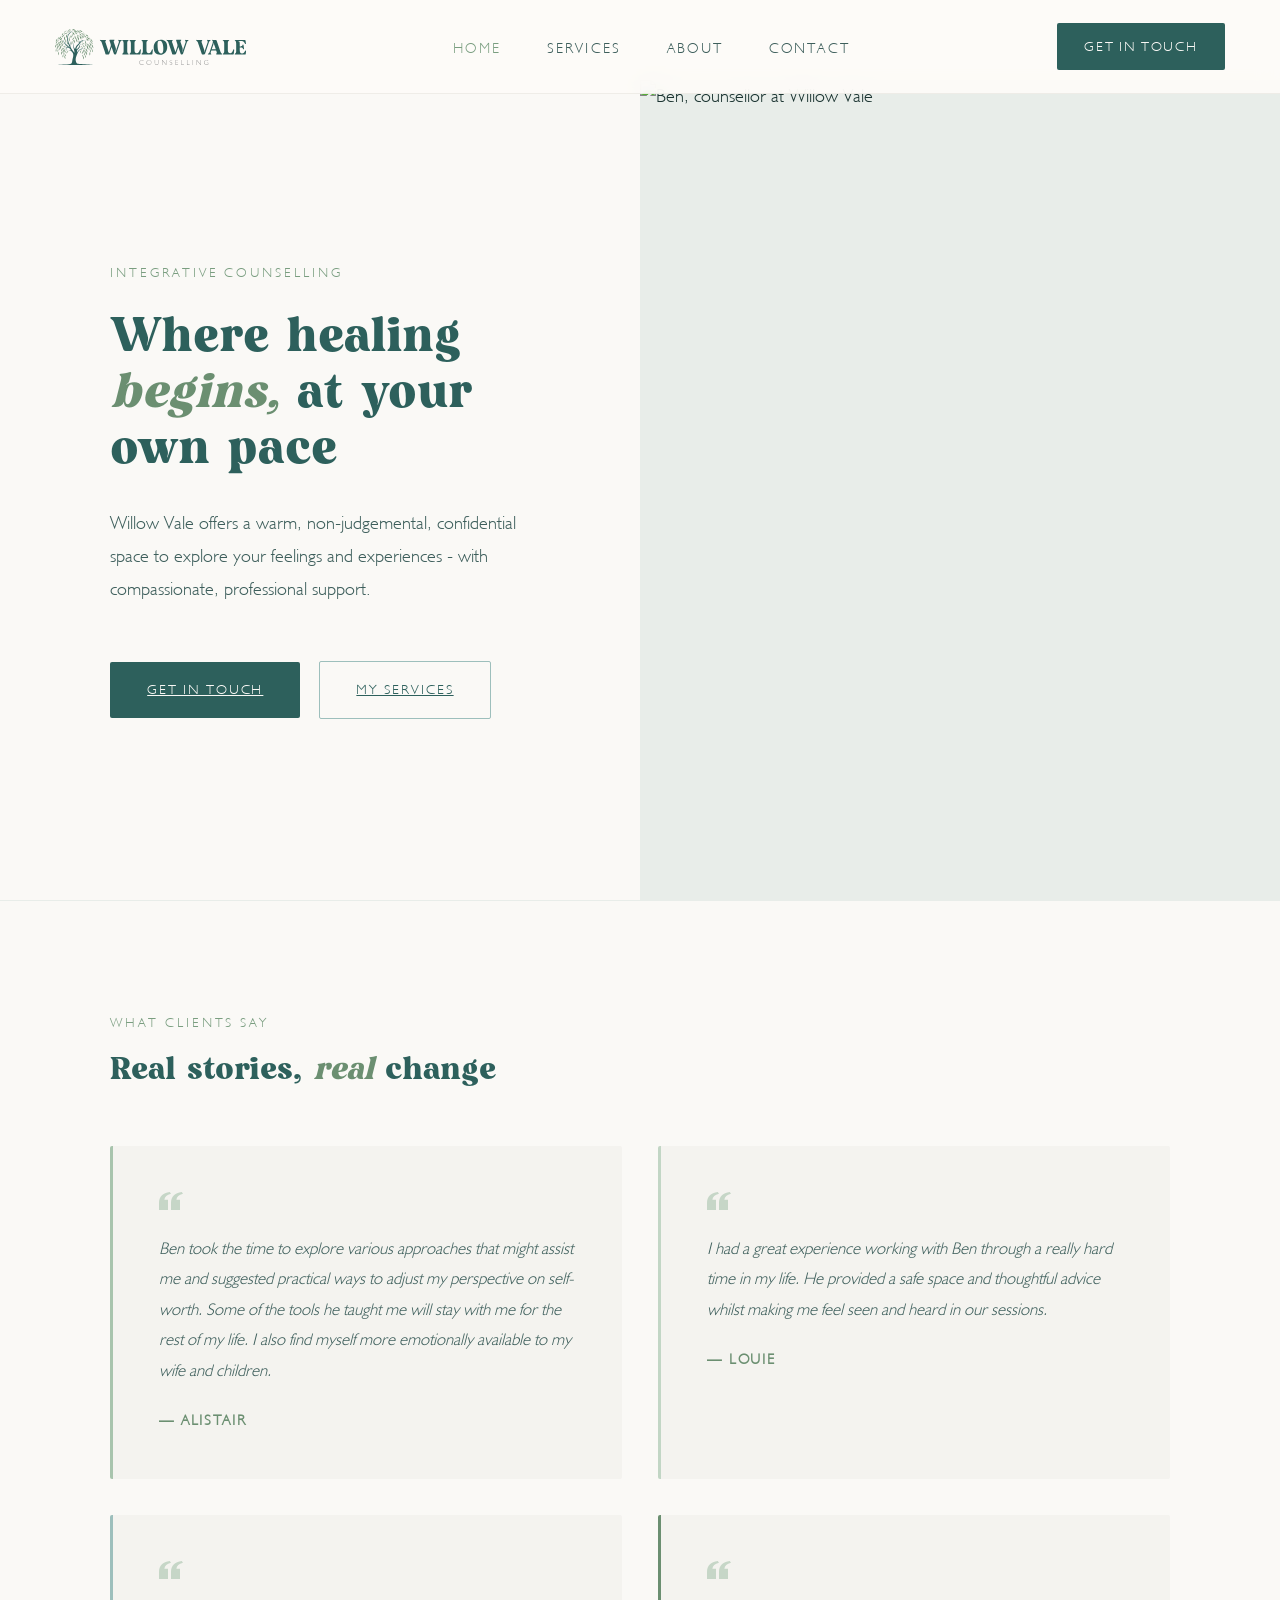
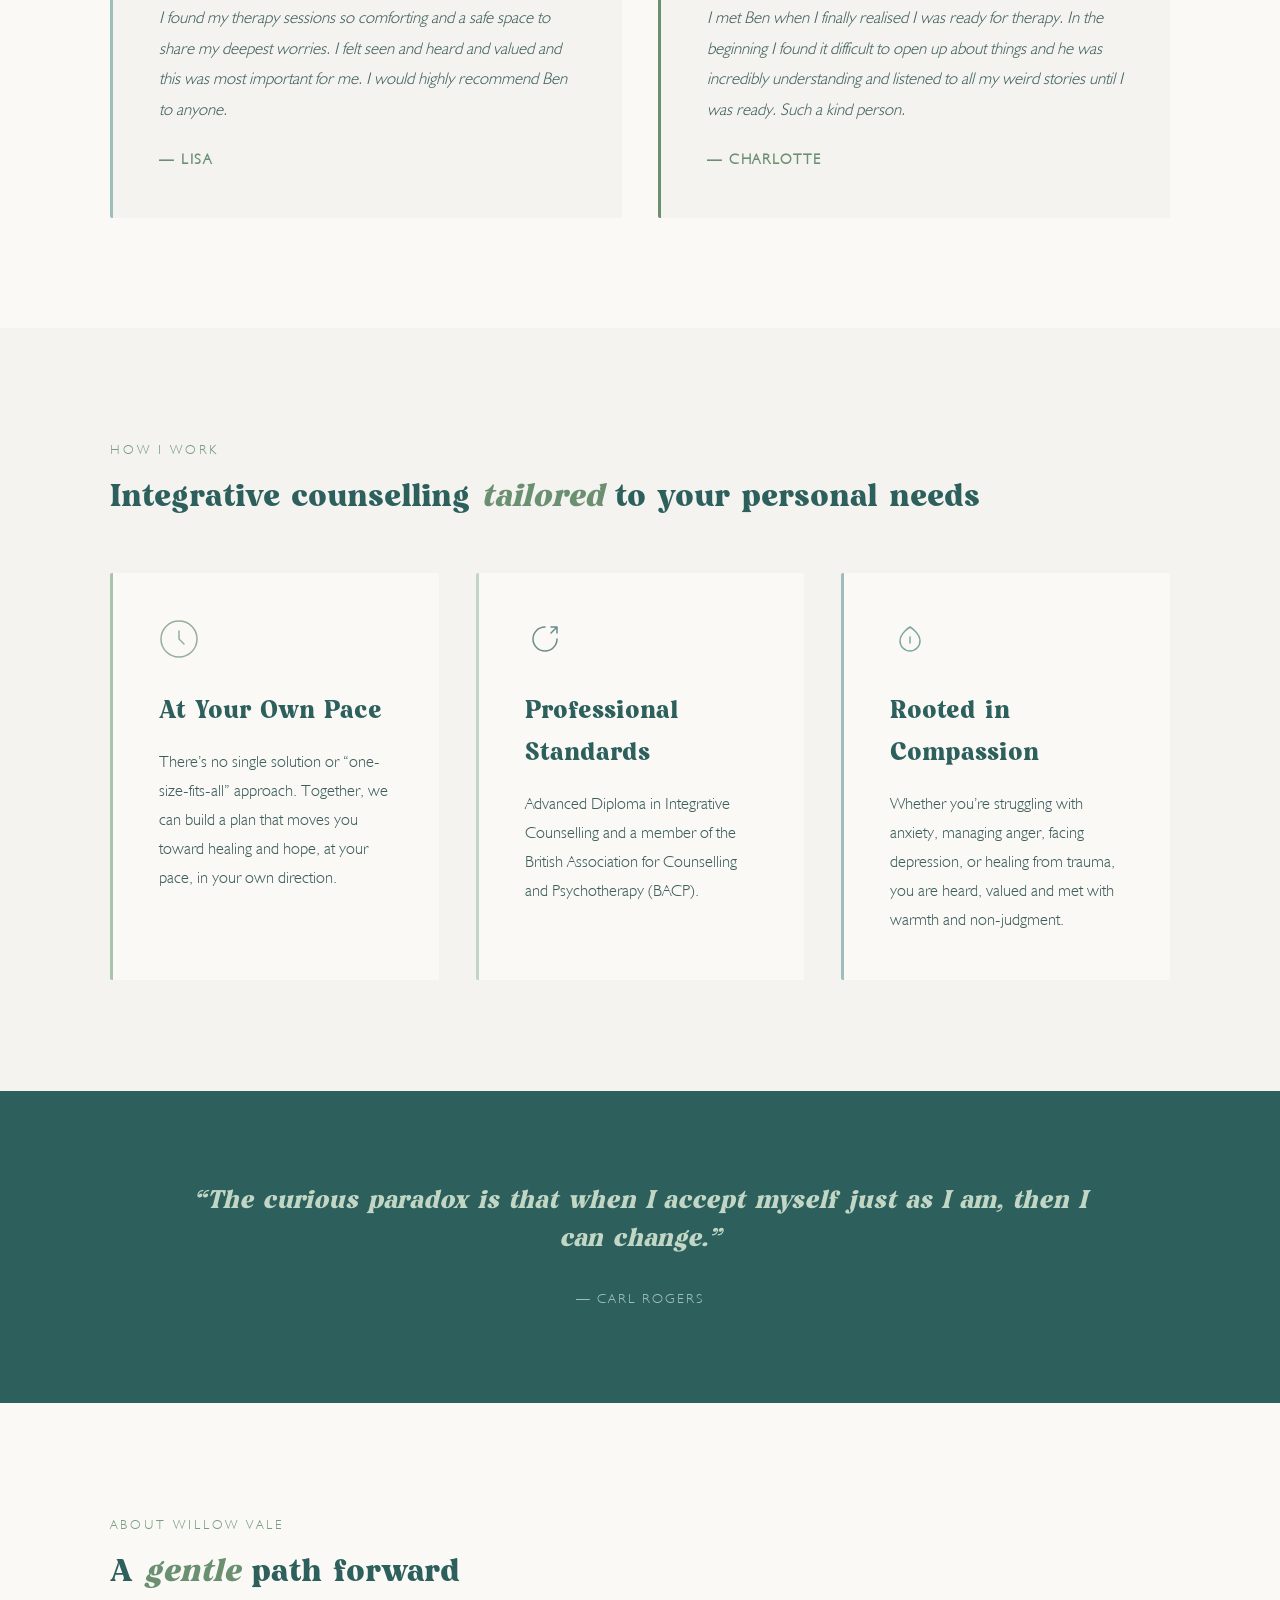
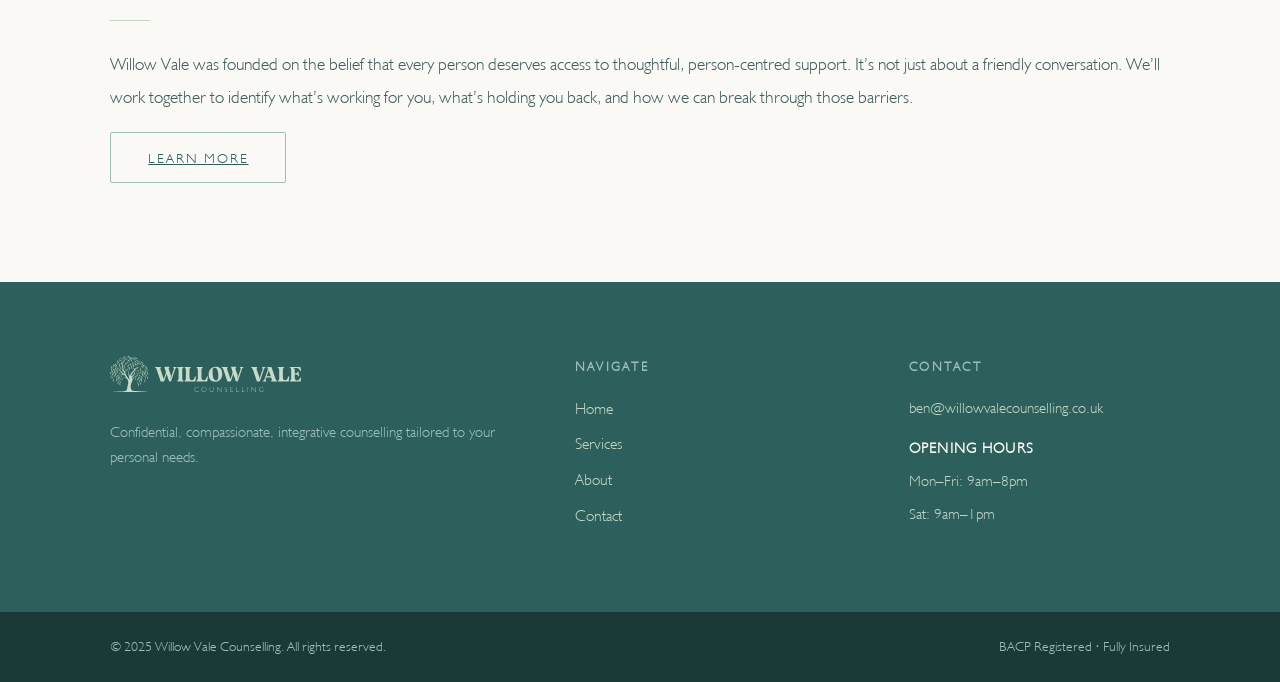
==== index.html @ 720c83ef "Add files via upload" ====
<!DOCTYPE html>
<html lang="en">
<head>
<meta charset="UTF-8">
<meta name="viewport" content="width=device-width, initial-scale=1.0">
<title>Home | Willow Vale Counselling</title>
<link rel="stylesheet" href="style.css">
</head>
<body>
<nav>
  <a class="nav-logo" href="index.html" style="display:flex;align-items:center;">
    <span class="nav-logo-svg"><svg id="Layer_2" xmlns="http://www.w3.org/2000/svg" version="1.1" viewBox="0 0 338.8 63.8">
  <!-- Generator: Adobe Illustrator 30.1.0, SVG Export Plug-In . SVG Version: 2.1.1 Build 136)  -->
  <defs>
    <style>
      .st0 {
        fill: #6b8f71;
      }

      .st1 {
        fill: #959595;
      }

      .st2 {
        fill: #2d605c;
      }
    </style>
  </defs>
  <g>
    <path class="st2" d="M89.3,43.3l-6.7-19.7c-1-2.9-3-2.5-3-3.6s.3-.7.7-.7h9.5c.4,0,.7.3.7.6,0,.9-1.3.9-1.3,2.5s.2,1,.4,1.6l2.9,8.6,2.7,8h.2l2.9-8.6c.8-2.4.9-3.9,0-6.5l-1.8-5.1c-.2-.5,0-1.2.8-1.2h7.4c.4,0,.7.3.7.6,0,.9-1.4.9-1.4,2.5s.1.8.3,1.4l3.1,9c1,2.8.6,4.7-.5,7.9h.4l5.7-16.6c.2-.7.3-1.2.3-1.6,0-1.6-1.2-1.6-1.2-2.5s.3-.6.7-.6h4.9c.4,0,.7.3.7.7,0,1.1-2,.7-3,3.6l-6.7,19.7c-.4,1.2-.8,1.8-2.1,1.8h-.3c-1.2,0-1.7-.6-2.1-1.8l-3.9-11.2-3.9,11.2c-.4,1.2-.8,1.8-2.1,1.8h-3.2c-1.3,0-1.7-.6-2.1-1.8Z"/>
    <path class="st2" d="M119.1,44.4c0-1.2,2.5-.5,2.5-5.5v-13.3c0-5.1-2.5-4.3-2.5-5.5s.3-.7.7-.7h10c.4,0,.7.3.7.7,0,1.2-2.5.5-2.5,5.5v13.3c0,5.1,2.5,4.3,2.5,5.5s-.3.7-.7.7h-10c-.4,0-.7-.3-.7-.7Z"/>
    <path class="st2" d="M132,44.4c0-1.2,2.5-.5,2.5-5.5v-13.3c0-5.1-2.5-4.3-2.5-5.5s.3-.7.7-.7h10c.4,0,.7.3.7.7,0,1.2-2.5.5-2.5,5.5v12.1c0,3.6,1.4,5.4,4.1,5.4h0c2.9,0,4.2-3.5,5.3-6.1.3-.6.6-1,1.1-1s.8.4.8,1l-.7,7c0,.7-.6,1.1-1.2,1.1h-17.6c-.4,0-.7-.3-.7-.7h0Z"/>
    <path class="st2" d="M153.2,44.4c0-1.2,2.5-.5,2.5-5.5v-13.3c0-5.1-2.5-4.3-2.5-5.5s.3-.7.7-.7h10c.4,0,.7.3.7.7,0,1.2-2.5.5-2.5,5.5v12.1c0,3.6,1.4,5.4,4.1,5.4h0c2.9,0,4.2-3.5,5.3-6.1.3-.6.6-1,1.1-1s.8.4.8,1l-.7,7c0,.7-.6,1.1-1.2,1.1h-17.6c-.4,0-.7-.3-.7-.7h0Z"/>
    <path class="st2" d="M174.9,32.7c0-8.5,5.3-13.7,12.5-13.7s11.5,4.2,11.5,12.7-5.3,13.8-12.5,13.8-11.5-4.3-11.5-12.8ZM187.9,43.4c3.1,0,4.1-2.8,4.1-8.5s-1.5-13.9-5.8-13.9-4.4,2.5-4.4,8.3,1.3,14,6.1,14h0Z"/>
    <path class="st2" d="M207.5,43.3l-6.7-19.7c-1-2.9-3-2.5-3-3.6s.3-.7.7-.7h9.5c.4,0,.7.3.7.6,0,.9-1.3.9-1.3,2.5s.1,1,.4,1.6l2.9,8.6,2.7,8h.2l2.9-8.6c.8-2.4.9-3.9,0-6.5l-1.8-5.1c-.1-.5,0-1.2.9-1.2h7.4c.4,0,.7.3.7.6,0,.9-1.4.9-1.4,2.5s.1.8.3,1.4l3.1,9c1,2.8.6,4.7-.5,7.9h.4l5.7-16.6c.2-.7.3-1.2.3-1.6,0-1.6-1.2-1.6-1.2-2.5s.3-.6.7-.6h4.9c.4,0,.7.3.7.7,0,1.1-2,.7-3,3.6l-6.7,19.7c-.4,1.2-.9,1.8-2.1,1.8h-.3c-1.2,0-1.6-.6-2.1-1.8l-3.9-11.2-3.9,11.2c-.4,1.2-.9,1.8-2.1,1.8h-3.2c-1.3,0-1.7-.6-2.1-1.8h0Z"/>
    <path class="st2" d="M259.8,43.3l-6.7-19.6c-1-2.9-3-2.6-3-3.7s.3-.7.7-.7h9.5c.4,0,.7.3.7.6,0,.9-1.2.9-1.2,2.5s0,.8.2,1.4l4.1,12.1c.7,2,.8,3.2.2,5h.4l5.7-16.9c.2-.7.3-1.2.3-1.6,0-1.6-1.2-1.6-1.2-2.5s.3-.6.7-.6h4.9c.4,0,.7.3.7.7,0,1.1-2,.7-3,3.6l-6.7,19.7c-.4,1.2-.9,1.8-2.1,1.8h-2.1c-1.3,0-1.7-.6-2.1-1.8h0Z"/>
    <path class="st2" d="M271,44.4c0-1.1,1.8-.8,3-3.7l5.3-15.5c1.6-4.8-.9-4-.9-5.2s.4-.7.9-.7h5.3c1.3,0,1.7.6,2.1,1.8l6.7,19.6c1.2,2.9,3,2.7,3,3.7s-.3.7-.7.7h-9.5c-.4,0-.7-.3-.7-.6,0-.9,1.2-.9,1.2-2.5s0-.9-.3-1.5l-.9-2.4h-8.5l-.8,2.4c-.2.6-.3,1.1-.3,1.5,0,1.7,1.2,1.7,1.2,2.5s-.3.6-.7.6h-4.9c-.4,0-.7-.3-.7-.7h0ZM285,36l-3.9-11.3h-.4c.1.4.2.9.2,1.3,0,1-.3,2-.8,3.4l-2.3,6.7h7.1Z"/>
    <path class="st2" d="M297.4,44.4c0-1.2,2.5-.5,2.5-5.5v-13.3c0-5.1-2.5-4.3-2.5-5.5s.3-.7.7-.7h10c.4,0,.7.3.7.7,0,1.2-2.5.5-2.5,5.5v12.1c0,3.6,1.4,5.4,4.1,5.4h0c2.9,0,4.2-3.5,5.3-6.1.3-.6.5-1,1.1-1s.8.4.8,1l-.7,7c0,.7-.5,1.1-1.2,1.1h-17.6c-.4,0-.7-.3-.7-.7h0Z"/>
    <path class="st2" d="M318.6,44.4c0-1.2,2.5-.5,2.5-5.5v-13.3c0-5.1-2.5-4.3-2.5-5.5s.3-.7.7-.7h17.2c.7,0,1.1.4,1.2,1.1l.7,5.2c0,.6-.2,1-.8,1s-.7-.3-1.1-1c-1.3-2.5-2.4-4.3-5.3-4.3h-6.6v.4c2.5,0,2.8.7,2.8,4.9v4.1h2.1c1.6,0,2.2-.9,2.5-1.7.4-1,.5-1.6,1.2-1.6s.8.4.9,1l.9,6.3c0,.6-.1,1-.7,1s-.9-.3-1.2-1c-.8-1.4-1.8-1.9-3.6-1.9h-2.1v3.8c0,3.9.7,6.5,4.1,6.5h0c2.9,0,3.9-1.8,5.3-4.3.3-.6.5-.9,1.1-.9s.8.4.8,1l-.7,5.2c0,.7-.5,1.1-1.2,1.1h-17.6c-.4,0-.7-.3-.7-.7h0Z"/>
  </g>
  <g>
    <path class="st1" d="M157,63c-.5.2-1,.4-1.5.6-.5.1-1,.2-1.5.2s-.9,0-1.4-.2-.9-.3-1.2-.6c-.6-.4-1.1-.9-1.4-1.6-.2-.3-.3-.7-.4-1s-.1-.7-.1-1.1c0-.6.1-1.1.3-1.7s.5-1,1-1.4c.4-.4.9-.8,1.5-1,.6-.2,1.1-.3,1.8-.3s.9,0,1.4.2,1,.3,1.5.6v.7c-.6-.3-1.1-.5-1.6-.7-.5-.2-.9-.2-1.4-.2s-.8,0-1.1.2c-.4.1-.7.3-1,.5-.5.3-.9.8-1.2,1.3-.3.5-.4,1.2-.4,1.8s0,1,.3,1.4.4.9.8,1.2.8.6,1.2.8c.5.2,1,.3,1.5.3s.9,0,1.4-.2c.5-.1,1-.4,1.6-.7v.7h0Z"/>
    <path class="st1" d="M162.1,59.3c0-.6.1-1.1.3-1.7s.6-1,1-1.4c.4-.4.9-.7,1.4-1,.5-.2,1.1-.3,1.7-.3s1.2.1,1.7.3c.5.2,1,.5,1.4,1,.4.4.7.9,1,1.4s.3,1.1.3,1.7,0,.9-.2,1.3c-.1.4-.3.8-.6,1.2-.4.6-.9,1.1-1.6,1.4-.6.3-1.3.5-2.1.5s-1.2-.1-1.7-.3c-.5-.2-1-.5-1.4-1-.4-.4-.7-.9-1-1.4-.2-.5-.3-1.1-.3-1.7h0ZM162.9,59.4c0,.5,0,1,.3,1.4s.4.9.8,1.2c.3.3.7.6,1.2.8.5.2.9.3,1.4.3s1,0,1.4-.3.9-.5,1.2-.8c.4-.3.6-.8.8-1.2s.3-1,.3-1.5,0-1-.3-1.4c-.2-.5-.4-.8-.8-1.2s-.8-.6-1.2-.8c-.4-.2-.9-.3-1.4-.3s-.9,0-1.4.3c-.5.2-.9.5-1.2.8s-.6.8-.8,1.2c-.2.5-.3.9-.3,1.4h0Z"/>
    <path class="st1" d="M177.3,60.1c0,.9.2,1.6.8,2.2s1.2.8,2,.8,1.5-.3,2-.8.8-1.2.8-2.2v-5h.7v4.9c0,1.1-.3,2-.9,2.7-.6.7-1.5,1-2.6,1s-1.9-.3-2.5-1c-.6-.7-.9-1.6-.9-2.7v-4.9h.7v5h0Z"/>
    <path class="st1" d="M189.8,63.6v-8.5h.7l6.2,7.4v-7.4h.7v8.5h-.6l-6.3-7.5v7.5h-.7Z"/>
    <path class="st1" d="M207.5,56.3c-.4-.2-.7-.4-1-.5-.2,0-.3,0-.5-.1-.1,0-.3,0-.5,0-.5,0-.9.2-1.2.5s-.5.7-.5,1.1.1.7.3.9c.2.2.7.5,1.4.8h.2c.8.4,1.3.7,1.6,1,.2.2.3.4.4.7s.1.5.1.8c0,.7-.2,1.2-.7,1.7s-1.1.7-1.8.7-.7,0-1.1-.2c-.4-.1-.7-.3-1.1-.6v-.8c.4.3.8.5,1.1.7.4.2.7.2,1,.2.6,0,1-.2,1.3-.5.3-.3.5-.7.5-1.2s-.1-.7-.3-.9-.7-.5-1.5-.9c-.8-.3-1.3-.7-1.6-1s-.4-.8-.4-1.3.2-1.2.7-1.6c.4-.4,1.1-.6,1.8-.6s.7,0,1,.1.6.2.9.4v.8h0Z"/>
    <path class="st1" d="M213.4,63.6v-8.5h4.6v.5h-3.9v3.4h3.8v.5h-3.8v3.5h4v.6h-4.7,0Z"/>
    <path class="st1" d="M223.8,63.6v-8.5h.7v7.9h4v.6h-4.7Z"/>
    <path class="st1" d="M233.9,63.6v-8.5h.7v7.9h4v.6h-4.7Z"/>
    <path class="st1" d="M243.9,63.6v-8.5h.7v8.5h-.7Z"/>
    <path class="st1" d="M250.9,63.6v-8.5h.7l6.2,7.4v-7.4h.7v8.5h-.6l-6.3-7.5v7.5h-.7,0Z"/>
    <path class="st1" d="M271.7,63c-.5.3-1,.5-1.5.6-.5.1-1,.2-1.5.2s-1,0-1.4-.2-.9-.3-1.2-.6c-.6-.4-1.1-.9-1.5-1.6-.2-.3-.3-.7-.4-1s-.1-.7-.1-1.1c0-.6.1-1.1.3-1.7s.5-1,1-1.4c.4-.4.9-.8,1.5-1,.5-.2,1.1-.3,1.8-.3s1,0,1.4.2,1,.3,1.5.6v.7c-.6-.3-1.1-.5-1.6-.7-.5-.2-1-.2-1.4-.2s-.8,0-1.1.2c-.4.1-.7.3-1,.5-.5.3-.9.8-1.2,1.3s-.4,1.2-.4,1.8,0,1,.3,1.4.5.9.8,1.2.8.6,1.2.8c.5.2,1,.3,1.5.3s.7,0,1.1-.1.8-.2,1.2-.4v-2.3h-1.8v-.6h2.5v3.3h0Z"/>
  </g>
  <g>
    <g>
      <path class="st0" d="M34.2,1.1c.8-.7,1.3-1,1.3-1-4.2-.7-5.7,2.4-5.7,2.4,0,0,.5-.2,1.5-.3,1,0,2.1-.4,2.9-1.1Z"/>
      <path class="st0" d="M12.1,15.3s.4-.4,1.8-1.5c1.4-1.1,2.1-3.2,4-4.1,0,0-4.9.5-5.8,5.6Z"/>
      <path class="st0" d="M8.6,17.3c1.4-1.4,1.9-3.7,3.2-4.6,0,0-4.7,1.1-4.7,6.5,0,0,0-.4,1.5-1.9Z"/>
      <path class="st0" d="M11.9,17.6c.4-.9.4-1.3.6-1.9,0,0-3.3,1.2-4.2,4.8,0,0,.6-.3,1.7-.8,1.1-.5,1.5-1.2,1.9-2.1h0Z"/>
      <path class="st0" d="M9.8,21.6c-1.5,1.3-2.4,2.6-2.8,4.7,0,0,.9-.9,2.6-2.1,1.8-1.3,1.7-3.1,3.1-5.1,0,0-1.6,1.3-3,2.6Z"/>
      <path class="st0" d="M5.4,22.3c.7-1,.5-2.3.7-3.5,0,0-2,1-1.5,4.8,0,0,0-.4.8-1.3Z"/>
      <path class="st0" d="M4.2,17s-.6.6-1.5,1.6c-.9,1-1.2,2.3-1.3,3.5,0,0,.3-.2,1.2-.9s1.4-2.3,1.6-4.3h0Z"/>
      <path class="st0" d="M6,17.4c.7-.8.9-2.2,1.7-3.4,0,0-3,1.2-2.8,4.7,0,0,.3-.5,1.1-1.3Z"/>
      <path class="st0" d="M1.5,26.3s.8-.9,1.4-1.5.3-2.4.7-3.4c0,0-1,1-1.6,2s-.5,2.9-.5,2.9h0Z"/>
      <path class="st0" d="M3.5,25.8s-1.3,1.1-2.3,2.7S0,32.2,0,33.7c0,0,.7-.9,1.7-2.5,1-1.5,1-3.6,1.7-5.4h0Z"/>
      <path class="st0" d="M5,25.1c-.7,1.1-1.2,2.8-1.2,4.8,0,0,.6-.5,1.6-2s1.3-3,1.5-5.2c0,0-1.2,1.3-1.9,2.5Z"/>
      <path class="st0" d="M14.4,23c0-1.2-.6-2.4-.5-3.6,0,0-1,1.3-.8,3.6s.4,2.6.2,3.2c0,0,1.2-2.1,1.2-3.3Z"/>
      <path class="st0" d="M10.7,25.3c-.6,1.1-.7,1.8-.9,3.5,0,0,.7-.6,1.6-1.8.8-1.3.1-2.4.4-3.7,0,0-.5.8-1,2Z"/>
      <path class="st0" d="M8,30c.5-1.2.9-3.5,1.4-4.5,0,0-2.4,1.2-3.1,4.3-.7,3.2-.6,3.8-.6,3.8,0,0,1.9-2.5,2.4-3.7h0Z"/>
      <path class="st0" d="M9.1,32.3c-.2,2.2,0,3.3,0,3.3,0,0,.8-1.2,1.5-2.5.7-1.2.7-3.5,1-5.1,0,0-2.3,2.1-2.5,4.3h0Z"/>
      <path class="st0" d="M7.1,35.3c0,1.8.2,2.5.2,2.5,0,0,.7-1.5.8-2.5s0-2,.2-2.6c0,0-1.3.8-1.2,2.6Z"/>
      <path class="st0" d="M3.6,31.9c-.7,1.3-.6,3.1-.2,4.7,0,0,.3-1.1,1-2.2.6-1.2.5-4.2.9-5.1,0,0-1.1,1.4-1.8,2.7Z"/>
      <path class="st0" d="M2.2,34.5s-.4.9-.8,2.4c-.4,1.5,0,2.6.2,3.6,0,0,.8-1.4.9-2.4,0-1-.5-2.6-.4-3.6Z"/>
      <path class="st0" d="M5.8,35.2s-.5,1-1,2.1-.2,2.2,0,3.5c0,0,.4-1,.8-1.9s0-3.1.2-3.7Z"/>
      <path class="st0" d="M6.4,40s-1.2,2.2-.8,4.1c.4,1.9.9,2.3.9,2.3,0,0,0-1.1.3-2.3s-.6-3.2-.5-4.1h0Z"/>
      <path class="st0" d="M12.4,31.2s0-.4.8-1.4,1-1.5,1.4-2.6c.4-1.1.2-.9.8-1.4,0,0-3.5.7-2.9,5.4h0Z"/>
      <path class="st0" d="M17.9,32.9s0-.2.9-.5c.9-.3,1.5-1.1,1.7-1.2,0,0-2.4-.2-2.6,1.7Z"/>
      <path class="st0" d="M14.4,36.2c.2-.6,1.4-1,2-2.3.6-1.4.9-1.7.9-1.7-2.9.9-2.9,4-2.9,4h0Z"/>
      <path class="st0" d="M12.1,38.5c.9-.9,1.6-3.2,2.1-5.2,0,0-1.8,1.2-2.5,2.6s-.6,3-.9,3.9c0,0,.3-.5,1.2-1.3h0Z"/>
      <path class="st0" d="M16.7,30.1c-1.4.5-2.3,1.7-2.3,1.7,0,0,.7-.2,2-.2,1.3,0,1.9-1.3,3.1-1.7,0,0-1.4-.2-2.7.2h0Z"/>
      <path class="st0" d="M16.1,36s-3.5,2.4-2.4,7.1c0,0,.1-.5.8-1.6.7-1.1.7-1.7,1-3.3s.6-2.2.6-2.2h0Z"/>
      <path class="st0" d="M11.4,45.8s.4-.9.8-1.9c.4-1,.4-1.7.4-2.8s0-1.8,0-1.8c0,0-1.2,1.4-1.5,2.8-.3,1.4.1,3,.3,3.8Z"/>
      <path class="st0" d="M17.3,41.6s0-.5.3-2.2c.3-1.6-.2-3.1.4-4.2,0,0-3.1,2.8-.6,6.4h0Z"/>
      <path class="st0" d="M20.3,42c0-1.2-1.5-2.7-1.7-4.1,0,0-.4,2,.1,3.4s1.8,2.2,1.8,2.2c0,0,0-.3-.2-1.4Z"/>
      <path class="st0" d="M16.6,44.9c.4-1-.6-3.3-.7-4.2,0,0-.2.6-.6,2-.4,1.4.4,3,.6,4.1,0,0,.2-.9.7-1.9Z"/>
      <path class="st0" d="M13.7,50.6s.2-.6.8-1.4.1-3.1.2-4c0,0-2.2,2.3-1,5.4h0Z"/>
      <path class="st0" d="M17.1,46.7s-1.8,3.2,1.3,6.4c0,0-.1-.7,0-1.7s-1.2-3.3-1.3-4.6Z"/>
      <path class="st0" d="M19.6,48.3s0-.7-.1-1.4-1.3-1.9-1.5-2.4c0,0,0,.9,0,1.8,0,1,1.1,1.5,1.5,2.1Z"/>
      <path class="st0" d="M23.8,37.7s-2.9,1.1-1.4,5c0,0,.2-.5.6-1.3.4-.8,0-2.9.7-3.7Z"/>
      <path class="st0" d="M20.7,34.5s-.5,1,.6,2.5c0,0,0-.2.2-.9.2-.7-.2-1.1-.8-1.6h0Z"/>
      <path class="st0" d="M19.2,17.5s-.1.3-.5,2-.5,3.6.7,5.3c0,0,0-1.2.4-2.4s-.5-3.3-.6-5Z"/>
      <path class="st0" d="M16.1,17.6c.5,1.8.7,2,.9,2.5,0,0,.7-2.3.7-3.9s-.4-2.4-.5-2.9c0,0-1.7,2.4-1.1,4.2Z"/>
      <path class="st0" d="M19.5,13.1c-.3,2.4,0,3.3,0,3.3,0,0,.4-.9,1.2-2.1.8-1.2.8-4.3,1.5-5.4,0,0-2.5,1.9-2.8,4.3Z"/>
      <path class="st0" d="M54,14.5c1.5.9,2,1.3,2,1.3-1.5-4.9-6.4-4.8-6.4-4.8,2,.6,2.9,2.7,4.5,3.5h0Z"/>
      <path class="st0" d="M60.9,20.1c0-5.4-4.7-6.5-4.7-6.5,1.2.9,1.8,3.2,3.2,4.6s1.5,1.9,1.5,1.9Z"/>
      <path class="st0" d="M55.4,16.6c.3.5.3,1,.6,1.9s.8,1.6,1.9,2.1,1.7.8,1.7.8c-.9-3.6-4.2-4.8-4.2-4.8h0Z"/>
      <path class="st0" d="M61.8,19.7c.2,1.2,0,2.5.7,3.5s.8,1.3.8,1.3c.5-3.7-1.5-4.8-1.5-4.8Z"/>
      <path class="st0" d="M65.3,22.1c.9.7,1.2.9,1.2.9,0-1.2-.4-2.5-1.3-3.5s-1.5-1.6-1.5-1.6c.2,2,.8,3.6,1.6,4.3h0Z"/>
      <path class="st0" d="M63,19.6c.2-3.5-2.8-4.7-2.8-4.7.9,1.2,1,2.6,1.7,3.4s1.1,1.3,1.1,1.3Z"/>
      <path class="st0" d="M65.1,25.7c.7.6,1.4,1.5,1.4,1.5,0,0,0-1.9-.5-2.9-.6-1-1.6-2-1.6-2,.3.9,0,2.7.7,3.4h0Z"/>
      <path class="st0" d="M66.8,29.4c-1.1-1.6-2.3-2.7-2.3-2.7.7,1.8.7,3.8,1.7,5.4,1.1,1.5,1.7,2.5,1.7,2.5,0-1.5,0-3.5-1.1-5.1Z"/>
      <path class="st0" d="M64.2,30.8c0-2-.5-3.7-1.2-4.8-.7-1.1-1.9-2.5-1.9-2.5.2,2.2.5,3.7,1.5,5.2s1.6,2,1.6,2Z"/>
      <path class="st0" d="M54.1,20.2c0,1.2-.5,2.4-.5,3.6,0,1.2,1.2,3.3,1.2,3.3-.2-.7,0-1,.2-3.2.2-2.3-.8-3.6-.8-3.6Z"/>
      <path class="st0" d="M56.6,27.9c.8,1.3,1.5,1.8,1.5,1.8-.2-1.8-.3-2.4-.9-3.5-.5-1.1-1-2-1-2,.3,1.3-.4,2.4.4,3.7Z"/>
      <path class="st0" d="M62.3,34.5s0-.7-.6-3.8c-.7-3.1-3.1-4.3-3.1-4.3.4,1,.8,3.3,1.4,4.5.5,1.2,2.4,3.7,2.4,3.7h0Z"/>
      <path class="st0" d="M56.3,28.9c.3,1.6.3,3.9,1,5.1s1.5,2.5,1.5,2.5c0,0,.2-1.1,0-3.3-.2-2.2-2.5-4.3-2.5-4.3h0Z"/>
      <path class="st0" d="M59.7,33.5c.2.6,0,1.6.2,2.6s.8,2.5.8,2.5c0,0,0-.7.2-2.5,0-1.8-1.2-2.6-1.2-2.6Z"/>
      <path class="st0" d="M62.6,30.1c.5,1,.3,4,1,5.1s1,2.2,1,2.2c.4-1.6.6-3.4-.2-4.7-.7-1.3-1.8-2.7-1.8-2.7Z"/>
      <path class="st0" d="M65.8,35.4c.2,1-.4,2.6-.3,3.6,0,1,.9,2.4.9,2.4.2-.9.6-2,.2-3.6-.3-1.5-.8-2.4-.8-2.4Z"/>
      <path class="st0" d="M62.1,36.1c.2.5-.2,2.8.2,3.7.4.9.8,1.9.8,1.9.2-1.2.5-2.3,0-3.5s-1-2.1-1-2.1Z"/>
      <path class="st0" d="M61.1,44.9c.2,1.2.3,2.3.3,2.3,0,0,.5-.4,1-2.3.4-1.9-.8-4.1-.8-4.1.1.9-.7,2.9-.5,4.1h0Z"/>
      <path class="st0" d="M55.5,32.1c.6-4.7-2.9-5.4-2.9-5.4.5.6.4.4.8,1.4s.6,1.6,1.4,2.6.8,1.4.8,1.4h0Z"/>
      <path class="st0" d="M49.1,33.4c.9-.3,1-.2,1-.2-1.5-1.3-3.1.5-3.1.5.3,0,1.2.1,2.1-.2h0Z"/>
      <path class="st0" d="M54,37.2s0-3.1-2.8-4c0,0,.3.3.9,1.7.6,1.4,1.8,1.7,2,2.3h0Z"/>
      <path class="st0" d="M54.3,34.7c.6,1.9,1.2,4.3,2.1,5.2s1.2,1.3,1.2,1.3c-.2-.9-.2-2.5-.8-3.9-.7-1.4-2.5-2.6-2.5-2.6h0Z"/>
      <path class="st0" d="M51.8,30.8c-1.4-.5-2.7-.2-2.7-.2,1.1.4,1.8,1.6,3.1,1.7,1.3,0,2,.2,2,.2,0,0-1-1.2-2.3-1.7h0Z"/>
      <path class="st0" d="M51.8,36.9s.3.7.6,2.2c.3,1.5.3,2.2,1,3.3.7,1.1.8,1.6.8,1.6,1.2-4.7-2.4-7.1-2.4-7.1h0Z"/>
      <path class="st0" d="M55.3,40.1s0,.7,0,1.8c0,1.2,0,1.8.4,2.8s.8,1.9.8,1.9c.2-.8.6-2.3.3-3.8s-1.5-2.8-1.5-2.8Z"/>
      <path class="st0" d="M50,36.1c.6,1.2.1,2.6.4,4.2s.3,2.2.3,2.2c2.5-3.6-.7-6.4-.7-6.4h0Z"/>
      <path class="st0" d="M49.4,38.8c-.2,1.4-1.7,3-1.7,4.1,0,1.2-.2,1.4-.2,1.4,0,0,1.3-.7,1.8-2.2.5-1.5.1-3.4.1-3.4Z"/>
      <path class="st0" d="M52.6,43.5c-.4-1.4-.5-2-.5-2,0,.9-1.1,3.2-.7,4.2s.7,1.9.7,1.9c.2-1.2.9-2.7.5-4.1Z"/>
      <path class="st0" d="M53.5,50.1c.6.8.8,1.4.8,1.4,1.2-3.1-1-5.4-1-5.4.1,1-.3,3.2.2,4h0Z"/>
      <path class="st0" d="M50.9,47.6c-.1,1.3-1.4,3.6-1.3,4.6.1,1,0,1.7,0,1.7,3.1-3.2,1.3-6.4,1.3-6.4Z"/>
      <path class="st0" d="M49.8,47.1c0-1,0-1.8,0-1.8-.2.5-1.4,1.7-1.5,2.4s0,1.4,0,1.4c.4-.6,1.4-1.1,1.5-2.1Z"/>
      <path class="st0" d="M44.9,41.7c.4.8.6,1.3.6,1.3,1.5-3.9-1.4-5-1.4-5,.7.8.3,2.9.7,3.7Z"/>
      <path class="st0" d="M47.4,35.9c-.5.5-1,.9-.8,1.6.2.7.2.9.2.9,1.1-1.5.6-2.5.6-2.5h0Z"/>
      <path class="st0" d="M25.6,22.4s.2-1.6.5-3.1c.2-1.4-.9-3.8-1-5.7,0,0,0,.4-.5,2.4-.5,2,.2,4.5,1.1,6.4h0Z"/>
      <path class="st0" d="M29.7,28s1.1-2.1,1.2-3.4-.3-2.3-.3-3.4c0,0-1.1,1.6-1.3,3.4-.2,1.8.3,2.5.4,3.5h0Z"/>
      <path class="st0" d="M35.5,22c-.2-1.2-.4-2.3-.4-2.8,0,0-.9,1.7-1,2.8s.5,2.7.7,3.4c0,0,.9-2.1.7-3.4Z"/>
      <path class="st0" d="M39.2,19.9c.2-1.6-.7-3.6-.8-3.9,0,0,0,.9-.5,2.6s0,3.3-.1,4.3c0,0,1.3-1.4,1.5-3h0Z"/>
      <path class="st0" d="M40.3,23.1c.5,1.1.8,1.1.9,1.9,0,0,.4-1.8.2-2.8s-.9-1.5-1-2c0,0-.5,1.8,0,2.8h0Z"/>
      <path class="st0" d="M32.4,16c-.8.8-1.6,2.2-2.1,3.7,0,0,1.7-.8,2.6-1.9s.6-2.6,1-3.2c0,0-.6.6-1.4,1.4h0Z"/>
      <path class="st0" d="M31.6,23h0s0,0,0,0Z"/>
      <path class="st0" d="M32.3,22.1c.8-.7.9-1,1.2-1.9s.2-1,.4-1.2c0,0,0,0,0,0-.4.2-2.3,1.2-2.2,3.9,0,0,0-.2.8-.8h0Z"/>
      <path class="st0" d="M41.8,15.7c-1.2-2.5-3.4-3.9-3.4-3.9,0,0,.8,1.5,1.6,4.2.9,2.8,2.1,3.8,2.5,4.8,0,0,.5-2.6-.7-5.1Z"/>
      <path class="st0" d="M46.6,18.8s.3-2.4-.7-4.5c-1-2-1.8-2.2-2.5-3.4,0,0,.3,1.6.8,3.7.5,2.1,2,3.4,2.4,4.2Z"/>
      <path class="st0" d="M50.7,13.4c-.6-1.1-3.2-2.4-3.7-2.9,0,0,.3.3.9,1.9s2,2.4,3.9,3c0,0-.6-.9-1.2-2h0Z"/>
      <path class="st0" d="M36.6,15c-.2-1.8-1.6-3.3-1.7-4,0,0,.1.5,0,2.3-.1,1.9.4,3.1,1.7,5.2,0,0,.2-1.8,0-3.6Z"/>
      <path class="st0" d="M33.9,7.8c-.8-1.8-3.8-2.2-3.8-2.2,0,0,1,.5,1.8,2.2s2.2,2.8,2.4,3.4c0,0,.5-1.6-.4-3.4h0Z"/>
      <path class="st0" d="M49.5,16.8s-.3-1.2-1.1-2.1c-.8-.9-1.5-1.1-1.9-1.5,0,0,.2.6.7,1.7s1.7,1.2,2.3,1.9Z"/>
      <path class="st0" d="M30.9,11.9c.3-1.1-.2-3.4-.4-4.5,0,0-.1.5-.5,2.2-.4,1.7.4,3.1.5,4,0,0,.2-.6.4-1.7Z"/>
      <path class="st0" d="M13.6,10.2c.9-1.2.8-2.8.8-2.8,0,0-1.1.7-1.7,1.6-.6.9-.6,2.7-.6,2.7,0,0,.5-.3,1.4-1.5h0Z"/>
      <path class="st0" d="M16.9,6.7c.2-.8.9-1.1.9-1.1-2.4.3-2.4,2.5-2.4,2.5,0,0,1.3-.6,1.5-1.3h0Z"/>
      <path class="st0" d="M26.3,13.7c0,1.6.5,1.5.6,2.4,0,0,.4-.9.5-2.1s0-2.4.4-3.1c0,0-1.5,1.2-1.4,2.8Z"/>
      <path class="st0" d="M17,8.8c1.8-.3,2.5-.3,3.5-.9.7-.4,2.4-.7,2.4-.7-4.8-1.2-7.3,1.9-7.5,2.1,0,0,.3-.3,1.6-.5h0Z"/>
      <path class="st0" d="M15.3,9.3h0s0,0,0,0Z"/>
      <path class="st0" d="M27.6,1c-1.5,0-2.9,0-4.1,1-1.2,1.1-1.7,1.4-1.7,1.4,1.2-.5,2.3-.2,3.9-1.1s2-1.3,2-1.3Z"/>
      <path class="st0" d="M19.2,4.3c.7-.5,1.4-1,1.4-1-1.6-.2-2.6.3-3.1.7s-1,.8-1,.8c1,.1,2,0,2.7-.6h0Z"/>
      <path class="st0" d="M32.1,3s.6,0,2,.3c1.4.3,2.9-.5,3.7-.6,0,0-.9-.3-1.6-.5s-2.5-.2-4.2.8h0Z"/>
      <path class="st0" d="M45.1,4.1c1.5,1.3,2.8,1.3,3.7,1.3,0,0-.5-.6-1.4-1.5-.9-.9-2.6-1.5-4.7-1.5,0,0,1,.4,2.4,1.8Z"/>
      <path class="st0" d="M44.3,4.7s-.6-.4-1.7-1.2c-1.1-.8-2.3-1.1-4.1-1,0,0,.6.5,1.8,1.4,1.3.9,2.3.8,4,.8Z"/>
      <path class="st0" d="M36.3,4.2c-1.8.3-2.8.5-2.8.5.5,0,1.7.6,3.9,1s4,0,4,0c-2.2-1.4-3.3-1.8-5.1-1.5Z"/>
      <path class="st0" d="M28.8,10.9s-.7,1.5-.4,2.9c.3,1.3.8,1.1,1.2,1.9,0,0,0-1.4-.2-2.7-.3-1.2-.6-1.3-.6-2.1Z"/>
      <path class="st0" d="M39.7,9.2s-2.5-3.4-6.3-3.3c0,0,2,.7,3.4,2.2s2.2.9,3,1Z"/>
      <path class="st0" d="M44.1,9.9c.8,1.2,1.5,2,2.8,2.8,0,0,0-3.7-4.2-4.6,0,0,.6.5,1.4,1.8h0Z"/>
      <path class="st0" d="M48.5,28.5c.9.7,1.5.8,3.1.7,0,0-2-2.7-4.9-1.4,0,0,.9,0,1.8.7Z"/>
      <path class="st0" d="M46.6,7s-2.4-1.6-5.5-.3c0,0,1.1.2,2,.6.9.3,2.7-.3,3.5-.2h0Z"/>
      <path class="st0" d="M48,9.1c1.5.8,3.7.4,5.3,1.7,0,0-1.2-1.5-2.5-2.1-1.3-.7-3-.5-4.8-.7,0,0,.5.4,1.9,1.2Z"/>
      <path class="st0" d="M55.5,11.5c1.3,1.3,2.5,1.2,3.7,2.3,0,0-1.1-2.2-2.1-3-1-.8-2.3-1-3.5-1.6,0,0,.6,1.1,1.9,2.3h0Z"/>
      <path class="st0" d="M22.2,4.7c-1.5.2-2.4,1.5-2.4,1.5.6-.4,1.8-.5,3.5-.5,1.6,0,2.7-.6,2.7-.6-1.2.3-2.2-.7-3.7-.4Z"/>
      <path class="st0" d="M22.9,27.4s-.1-.8-.2-2c0-1.1-1.3-2-1.4-2.7,0,0-.4,1.4,0,2.7.4,1.3,1.5,2,1.5,2Z"/>
      <path class="st0" d="M49.6,21.7s-1.9.5-2.7,2c0,0,0-.1,1.2-.2,1.2,0,1.1-1.5,1.5-1.8h0Z"/>
      <path class="st0" d="M49.4,25.7c1.2.3,2-.4,3.3.2,0,0-2.6-2.6-5.2-.1,0,0,.7-.4,1.9-.1Z"/>
      <path class="st0" d="M46.1,30.8c-.7.6-.6,1.7-.6,1.7,0,0,1,0,1.4-1,.4-1,.2-2,.2-2-.1.4-.4.7-1.1,1.3h0Z"/>
      <path class="st0" d="M51,7.6c.9.8,1.6.4,3,.9,0,0-2.1-2.9-5.3-1.7,0,0,1.4,0,2.3.8Z"/>
      <path class="st0" d="M42,13.9s.2-1.2-.5-2.5c-.6-1-1.2-.6-2.7-.9,0,0,2.4,1.5,3.2,3.4Z"/>
      <path class="st0" d="M26.5,4.2c1.2-.1,1.7-.6,2.7-.8,0,0-1.5-.7-2.6-.4-1.1.2-1.7.9-2.4,1,0,0,1.1.4,2.3.3h0Z"/>
    </g>
    <path class="st2" d="M67.9,63.8s-13.9-1-21.1-1.6c-2.9-.4-5.6-.7-6.8-.8-.5,0-.9-.2-1.2-.5h0c-.2-.2-.4-.4-.6-.7-.7-1.3-1.5-3.4-1.6-5.7,0-4,2.1-9,4.9-14.5s9.5-5.2,9.5-5.2c-8.2-2.1-12.2,7.5-12.2,7.5,0,0,.2-1.2.3-3.7.2-2.6,4.8-3.4,5-8.4.1-3.2,2.5-4.9,2.8-4.9-3.8,1.3-2.8,4.1-4.8,7.2s-4.2,3.5-4.2,3.5c0-4.2,2.9-6,7.5-12,4.5-5.9,10-3.3,10.1-3.2-6-3.7-11.5,2.4-11.5,2.4,0-1.2-1-2.2-1-2.2,1.3,4.9-2.8,5.8-4.9,8.9-2.1,3.1-2.5,5.8-2.5,5.8-3.9-4.9-2.9-12.1-2.8-12.2,0,.1-1.7,4.1,0,9.8,1.8,5.8,1.7,8.8,1.7,8.8,0,0-2.8-3-5.6-7.6-1.5-2.4-2.1-5.2-1.8-8,.2-2,.8-4.3,2.1-5.8,0,0-3.1,2.6-3.3,8.2-1.3-3-2.4-6.2-2.9-9.7-1.8-12.5,8.8-14.9,8.8-14.9,0,0-8.1-.3-10,10.3-1.6,8.9,5.5,19.3,5.6,19.4,0,0-1.8-1.8-7.2-6.4-5.5-4.7-5.2-9.5-5.2-9.5-1.7,7,8,13.4,8,13.4-6.3,1-2.9,7.9-2.8,8-1.4-4,0-7,2.8-6.8,2.8.2,5.5,5,5.5,5-3.2-1-4.3,1.9-4.3,2,0,0,2.7-3.2,6.4,1.3,3.7,4.6.8,9.9,0,15.3-.2,1.5-.5,2.7-.8,3.5-.4,1.2-1.4,2.1-2.7,2.2-1.5.2-3.7.4-6,.8C13.8,62.8,0,63.8,0,63.8h67.9Z"/>
  </g>
</svg></span>
  </a>
  <ul class="nav-links" id="nav-links">
    <li><a href="index.html" data-page="index.html" onclick="closeMenu()">Home</a></li>
    <li><a href="services.html" data-page="services.html" onclick="closeMenu()">Services</a></li>
    <li><a href="about.html" data-page="about.html" onclick="closeMenu()">About</a></li>
    <li><a href="contact.html" data-page="contact.html" onclick="closeMenu()">Contact</a></li>
    <li class="nav-mobile-cta"><a href="contact.html" onclick="closeMenu()">Get in Touch</a></li>
  </ul>
  <a class="nav-cta nav-cta-desktop" href="contact.html">Get in Touch</a>
  <a class="nav-cta nav-cta-mobile-bar" href="contact.html">Get in Touch</a>
  <button class="nav-burger" id="nav-burger" onclick="toggleMenu()" aria-label="Menu">
    <span></span><span></span><span></span>
  </button>
</nav>

  <section class="hero">
    <div class="hero-text">
      <p class="hero-eyebrow">INTEGRATIVE COUNSELLING</p>
      <h1 class="hero-title">Where healing <em>begins,</em> at your own pace</h1>
      <p class="hero-sub">Willow Vale offers a warm, non-judgemental, confidential space to explore your feelings and experiences - with compassionate, professional support.</p>
      <div class="hero-actions">
        <a class="btn-primary" href="contact.html">GET IN TOUCH</a>
        <a class="btn-ghost" href="services.html">My Services</a>
      </div>
    </div>
    <div class="hero-image">
      <div class="hero-image-inner">
        <img src="https://x02.me/i/5AWE.jpg" alt="Ben, counsellor at Willow Vale" class="hero-photo"/>
      </div>
    </div>
  </section>

  <section class="home-testimonials">
    <p class="section-eyebrow">What clients say</p>
    <h2 class="section-title">Real stories, <em>real</em> change</h2>
    <div class="testimonials-grid">
      <div class="testimonial-card">
        <svg class="testimonial-quote-icon" viewBox="0 0 32 24" fill="none"><path d="M0 24V14.4C0 6.4 4.8 1.6 14.4 0l1.6 2.4C10.4 3.6 7.6 6.4 7.2 10.4H12V24H0zm16 0V14.4C16 6.4 20.8 1.6 30.4 0L32 2.4C26.4 3.6 23.6 6.4 23.2 10.4H28V24H16z" fill="currentColor"/></svg>
        <p class="testimonial-text">Ben took the time to explore various approaches that might assist me and suggested practical ways to adjust my perspective on self-worth. Some of the tools he taught me will stay with me for the rest of my life. I also find myself more emotionally available to my wife and children.</p>
        <p class="testimonial-author">&mdash; Alistair</p>
      </div>
      <div class="testimonial-card">
        <svg class="testimonial-quote-icon" viewBox="0 0 32 24" fill="none"><path d="M0 24V14.4C0 6.4 4.8 1.6 14.4 0l1.6 2.4C10.4 3.6 7.6 6.4 7.2 10.4H12V24H0zm16 0V14.4C16 6.4 20.8 1.6 30.4 0L32 2.4C26.4 3.6 23.6 6.4 23.2 10.4H28V24H16z" fill="currentColor"/></svg>
        <p class="testimonial-text">I had a great experience working with Ben through a really hard time in my life. He provided a safe space and thoughtful advice whilst making me feel seen and heard in our sessions.</p>
        <p class="testimonial-author">&mdash; Louie</p>
      </div>
      <div class="testimonial-card">
        <svg class="testimonial-quote-icon" viewBox="0 0 32 24" fill="none"><path d="M0 24V14.4C0 6.4 4.8 1.6 14.4 0l1.6 2.4C10.4 3.6 7.6 6.4 7.2 10.4H12V24H0zm16 0V14.4C16 6.4 20.8 1.6 30.4 0L32 2.4C26.4 3.6 23.6 6.4 23.2 10.4H28V24H16z" fill="currentColor"/></svg>
        <p class="testimonial-text">I found my therapy sessions so comforting and a safe space to share my deepest worries. I felt seen and heard and valued and this was most important for me. I would highly recommend Ben to anyone.</p>
        <p class="testimonial-author">&mdash; Lisa</p>
      </div>
      <div class="testimonial-card">
        <svg class="testimonial-quote-icon" viewBox="0 0 32 24" fill="none"><path d="M0 24V14.4C0 6.4 4.8 1.6 14.4 0l1.6 2.4C10.4 3.6 7.6 6.4 7.2 10.4H12V24H0zm16 0V14.4C16 6.4 20.8 1.6 30.4 0L32 2.4C26.4 3.6 23.6 6.4 23.2 10.4H28V24H16z" fill="currentColor"/></svg>
        <p class="testimonial-text">I met Ben when I finally realised I was ready for therapy. In the beginning I found it difficult to open up about things and he was incredibly understanding and listened to all my weird stories until I was ready. Such a kind person.</p>
        <p class="testimonial-author">&mdash; Charlotte</p>
      </div>
    </div>
  </section>

  <section class="home-pillars">
    <p class="section-eyebrow">How I work</p>
    <h2 class="section-title">Integrative counselling <em>tailored</em> to your personal needs</h2>
    <div class="pillars-grid">
      <div class="pillar-card">
        <svg class="pillar-icon" viewBox="0 0 40 40" fill="none"><circle cx="20" cy="20" r="18" stroke="#6b8f71" stroke-width="1.5"/><path d="M20 12v8l5 5" stroke="#6b8f71" stroke-width="1.5" stroke-linecap="round"/></svg>
        <h3 class="pillar-title">At Your Own Pace</h3>
        <p class="pillar-text">There&rsquo;s no single solution or &ldquo;one-size-fits-all&rdquo; approach. Together, we can build a plan that moves you toward healing and hope, at your pace, in your own direction.</p>
      </div>
      <div class="pillar-card">
        <svg class="pillar-icon" viewBox="0 0 40 40" fill="none"><path d="M20 8c-6.6 0-12 5.4-12 12s5.4 12 12 12 12-5.4 12-12" stroke="#2d605c" stroke-width="1.5" stroke-linecap="round"/><path d="M32 8l-6 6M32 8h-6M32 8v6" stroke="#2d605c" stroke-width="1.5" stroke-linecap="round" stroke-linejoin="round"/></svg>
        <h3 class="pillar-title">Professional Standards</h3>
        <p class="pillar-text">Advanced Diploma in Integrative Counselling and a member of the British Association for Counselling and Psychotherapy (BACP).</p>
      </div>
      <div class="pillar-card">
        <svg class="pillar-icon" viewBox="0 0 40 40" fill="none"><path d="M20 8s-10 6-10 14a10 10 0 0020 0c0-8-10-14-10-14z" stroke="#4a8480" stroke-width="1.5" stroke-linecap="round" stroke-linejoin="round"/><path d="M20 18v6" stroke="#4a8480" stroke-width="1.5" stroke-linecap="round"/></svg>
        <h3 class="pillar-title">Rooted in Compassion</h3>
        <p class="pillar-text">Whether you&rsquo;re struggling with anxiety, managing anger, facing depression, or healing from trauma, you are heard, valued and met with warmth and non-judgment.</p>
      </div>
    </div>
  </section>

  <section class="home-quote">
    <blockquote>&ldquo;The curious paradox is that when I accept myself just as I am, then I can change.&rdquo;</blockquote>
    <cite>&mdash; Carl Rogers</cite>
  </section>

  <section class="section home-about-section" style="background: var(--white);">
    <div>
      <p class="section-eyebrow">About Willow Vale</p>
      <h2 class="section-title">A <em>gentle</em> path forward</h2>
      <div class="divider"></div>
      <p style="color: var(--text-mid); font-size: 0.95rem; line-height: 1.85; margin-bottom: 1.5rem;">Willow Vale was founded on the belief that every person deserves access to thoughtful, person-centred support. It&rsquo;s not just about a friendly conversation. We&rsquo;ll work together to identify what&rsquo;s working for you, what&rsquo;s holding you back, and how we can break through those barriers.</p>
      <a class="btn-ghost" href="services.html">LEARN MORE</a>
    </div>
  </section>

<footer>
    <div>
      <div class="footer-brand-svg"><svg id="Layer_2" xmlns="http://www.w3.org/2000/svg" version="1.1" viewBox="0 0 338.8 63.8">
  <!-- Generator: Adobe Illustrator 30.1.0, SVG Export Plug-In . SVG Version: 2.1.1 Build 136)  -->
  <defs>
    <style>
      .st0 {
        fill: #6b8f71;
      }

      .st1 {
        fill: #959595;
      }

      .st2 {
        fill: #2d605c;
      }
    </style>
  </defs>
  <g>
    <path class="st2" d="M89.3,43.3l-6.7-19.7c-1-2.9-3-2.5-3-3.6s.3-.7.7-.7h9.5c.4,0,.7.3.7.6,0,.9-1.3.9-1.3,2.5s.2,1,.4,1.6l2.9,8.6,2.7,8h.2l2.9-8.6c.8-2.4.9-3.9,0-6.5l-1.8-5.1c-.2-.5,0-1.2.8-1.2h7.4c.4,0,.7.3.7.6,0,.9-1.4.9-1.4,2.5s.1.8.3,1.4l3.1,9c1,2.8.6,4.7-.5,7.9h.4l5.7-16.6c.2-.7.3-1.2.3-1.6,0-1.6-1.2-1.6-1.2-2.5s.3-.6.7-.6h4.9c.4,0,.7.3.7.7,0,1.1-2,.7-3,3.6l-6.7,19.7c-.4,1.2-.8,1.8-2.1,1.8h-.3c-1.2,0-1.7-.6-2.1-1.8l-3.9-11.2-3.9,11.2c-.4,1.2-.8,1.8-2.1,1.8h-3.2c-1.3,0-1.7-.6-2.1-1.8Z"/>
    <path class="st2" d="M119.1,44.4c0-1.2,2.5-.5,2.5-5.5v-13.3c0-5.1-2.5-4.3-2.5-5.5s.3-.7.7-.7h10c.4,0,.7.3.7.7,0,1.2-2.5.5-2.5,5.5v13.3c0,5.1,2.5,4.3,2.5,5.5s-.3.7-.7.7h-10c-.4,0-.7-.3-.7-.7Z"/>
    <path class="st2" d="M132,44.4c0-1.2,2.5-.5,2.5-5.5v-13.3c0-5.1-2.5-4.3-2.5-5.5s.3-.7.7-.7h10c.4,0,.7.3.7.7,0,1.2-2.5.5-2.5,5.5v12.1c0,3.6,1.4,5.4,4.1,5.4h0c2.9,0,4.2-3.5,5.3-6.1.3-.6.6-1,1.1-1s.8.4.8,1l-.7,7c0,.7-.6,1.1-1.2,1.1h-17.6c-.4,0-.7-.3-.7-.7h0Z"/>
    <path class="st2" d="M153.2,44.4c0-1.2,2.5-.5,2.5-5.5v-13.3c0-5.1-2.5-4.3-2.5-5.5s.3-.7.7-.7h10c.4,0,.7.3.7.7,0,1.2-2.5.5-2.5,5.5v12.1c0,3.6,1.4,5.4,4.1,5.4h0c2.9,0,4.2-3.5,5.3-6.1.3-.6.6-1,1.1-1s.8.4.8,1l-.7,7c0,.7-.6,1.1-1.2,1.1h-17.6c-.4,0-.7-.3-.7-.7h0Z"/>
    <path class="st2" d="M174.9,32.7c0-8.5,5.3-13.7,12.5-13.7s11.5,4.2,11.5,12.7-5.3,13.8-12.5,13.8-11.5-4.3-11.5-12.8ZM187.9,43.4c3.1,0,4.1-2.8,4.1-8.5s-1.5-13.9-5.8-13.9-4.4,2.5-4.4,8.3,1.3,14,6.1,14h0Z"/>
    <path class="st2" d="M207.5,43.3l-6.7-19.7c-1-2.9-3-2.5-3-3.6s.3-.7.7-.7h9.5c.4,0,.7.3.7.6,0,.9-1.3.9-1.3,2.5s.1,1,.4,1.6l2.9,8.6,2.7,8h.2l2.9-8.6c.8-2.4.9-3.9,0-6.5l-1.8-5.1c-.1-.5,0-1.2.9-1.2h7.4c.4,0,.7.3.7.6,0,.9-1.4.9-1.4,2.5s.1.8.3,1.4l3.1,9c1,2.8.6,4.7-.5,7.9h.4l5.7-16.6c.2-.7.3-1.2.3-1.6,0-1.6-1.2-1.6-1.2-2.5s.3-.6.7-.6h4.9c.4,0,.7.3.7.7,0,1.1-2,.7-3,3.6l-6.7,19.7c-.4,1.2-.9,1.8-2.1,1.8h-.3c-1.2,0-1.6-.6-2.1-1.8l-3.9-11.2-3.9,11.2c-.4,1.2-.9,1.8-2.1,1.8h-3.2c-1.3,0-1.7-.6-2.1-1.8h0Z"/>
    <path class="st2" d="M259.8,43.3l-6.7-19.6c-1-2.9-3-2.6-3-3.7s.3-.7.7-.7h9.5c.4,0,.7.3.7.6,0,.9-1.2.9-1.2,2.5s0,.8.2,1.4l4.1,12.1c.7,2,.8,3.2.2,5h.4l5.7-16.9c.2-.7.3-1.2.3-1.6,0-1.6-1.2-1.6-1.2-2.5s.3-.6.7-.6h4.9c.4,0,.7.3.7.7,0,1.1-2,.7-3,3.6l-6.7,19.7c-.4,1.2-.9,1.8-2.1,1.8h-2.1c-1.3,0-1.7-.6-2.1-1.8h0Z"/>
    <path class="st2" d="M271,44.4c0-1.1,1.8-.8,3-3.7l5.3-15.5c1.6-4.8-.9-4-.9-5.2s.4-.7.9-.7h5.3c1.3,0,1.7.6,2.1,1.8l6.7,19.6c1.2,2.9,3,2.7,3,3.7s-.3.7-.7.7h-9.5c-.4,0-.7-.3-.7-.6,0-.9,1.2-.9,1.2-2.5s0-.9-.3-1.5l-.9-2.4h-8.5l-.8,2.4c-.2.6-.3,1.1-.3,1.5,0,1.7,1.2,1.7,1.2,2.5s-.3.6-.7.6h-4.9c-.4,0-.7-.3-.7-.7h0ZM285,36l-3.9-11.3h-.4c.1.4.2.9.2,1.3,0,1-.3,2-.8,3.4l-2.3,6.7h7.1Z"/>
    <path class="st2" d="M297.4,44.4c0-1.2,2.5-.5,2.5-5.5v-13.3c0-5.1-2.5-4.3-2.5-5.5s.3-.7.7-.7h10c.4,0,.7.3.7.7,0,1.2-2.5.5-2.5,5.5v12.1c0,3.6,1.4,5.4,4.1,5.4h0c2.9,0,4.2-3.5,5.3-6.1.3-.6.5-1,1.1-1s.8.4.8,1l-.7,7c0,.7-.5,1.1-1.2,1.1h-17.6c-.4,0-.7-.3-.7-.7h0Z"/>
    <path class="st2" d="M318.6,44.4c0-1.2,2.5-.5,2.5-5.5v-13.3c0-5.1-2.5-4.3-2.5-5.5s.3-.7.7-.7h17.2c.7,0,1.1.4,1.2,1.1l.7,5.2c0,.6-.2,1-.8,1s-.7-.3-1.1-1c-1.3-2.5-2.4-4.3-5.3-4.3h-6.6v.4c2.5,0,2.8.7,2.8,4.9v4.1h2.1c1.6,0,2.2-.9,2.5-1.7.4-1,.5-1.6,1.2-1.6s.8.4.9,1l.9,6.3c0,.6-.1,1-.7,1s-.9-.3-1.2-1c-.8-1.4-1.8-1.9-3.6-1.9h-2.1v3.8c0,3.9.7,6.5,4.1,6.5h0c2.9,0,3.9-1.8,5.3-4.3.3-.6.5-.9,1.1-.9s.8.4.8,1l-.7,5.2c0,.7-.5,1.1-1.2,1.1h-17.6c-.4,0-.7-.3-.7-.7h0Z"/>
  </g>
  <g>
    <path class="st1" d="M157,63c-.5.2-1,.4-1.5.6-.5.1-1,.2-1.5.2s-.9,0-1.4-.2-.9-.3-1.2-.6c-.6-.4-1.1-.9-1.4-1.6-.2-.3-.3-.7-.4-1s-.1-.7-.1-1.1c0-.6.1-1.1.3-1.7s.5-1,1-1.4c.4-.4.9-.8,1.5-1,.6-.2,1.1-.3,1.8-.3s.9,0,1.4.2,1,.3,1.5.6v.7c-.6-.3-1.1-.5-1.6-.7-.5-.2-.9-.2-1.4-.2s-.8,0-1.1.2c-.4.1-.7.3-1,.5-.5.3-.9.8-1.2,1.3-.3.5-.4,1.2-.4,1.8s0,1,.3,1.4.4.9.8,1.2.8.6,1.2.8c.5.2,1,.3,1.5.3s.9,0,1.4-.2c.5-.1,1-.4,1.6-.7v.7h0Z"/>
    <path class="st1" d="M162.1,59.3c0-.6.1-1.1.3-1.7s.6-1,1-1.4c.4-.4.9-.7,1.4-1,.5-.2,1.1-.3,1.7-.3s1.2.1,1.7.3c.5.2,1,.5,1.4,1,.4.4.7.9,1,1.4s.3,1.1.3,1.7,0,.9-.2,1.3c-.1.4-.3.8-.6,1.2-.4.6-.9,1.1-1.6,1.4-.6.3-1.3.5-2.1.5s-1.2-.1-1.7-.3c-.5-.2-1-.5-1.4-1-.4-.4-.7-.9-1-1.4-.2-.5-.3-1.1-.3-1.7h0ZM162.9,59.4c0,.5,0,1,.3,1.4s.4.9.8,1.2c.3.3.7.6,1.2.8.5.2.9.3,1.4.3s1,0,1.4-.3.9-.5,1.2-.8c.4-.3.6-.8.8-1.2s.3-1,.3-1.5,0-1-.3-1.4c-.2-.5-.4-.8-.8-1.2s-.8-.6-1.2-.8c-.4-.2-.9-.3-1.4-.3s-.9,0-1.4.3c-.5.2-.9.5-1.2.8s-.6.8-.8,1.2c-.2.5-.3.9-.3,1.4h0Z"/>
    <path class="st1" d="M177.3,60.1c0,.9.2,1.6.8,2.2s1.2.8,2,.8,1.5-.3,2-.8.8-1.2.8-2.2v-5h.7v4.9c0,1.1-.3,2-.9,2.7-.6.7-1.5,1-2.6,1s-1.9-.3-2.5-1c-.6-.7-.9-1.6-.9-2.7v-4.9h.7v5h0Z"/>
    <path class="st1" d="M189.8,63.6v-8.5h.7l6.2,7.4v-7.4h.7v8.5h-.6l-6.3-7.5v7.5h-.7Z"/>
    <path class="st1" d="M207.5,56.3c-.4-.2-.7-.4-1-.5-.2,0-.3,0-.5-.1-.1,0-.3,0-.5,0-.5,0-.9.2-1.2.5s-.5.7-.5,1.1.1.7.3.9c.2.2.7.5,1.4.8h.2c.8.4,1.3.7,1.6,1,.2.2.3.4.4.7s.1.5.1.8c0,.7-.2,1.2-.7,1.7s-1.1.7-1.8.7-.7,0-1.1-.2c-.4-.1-.7-.3-1.1-.6v-.8c.4.3.8.5,1.1.7.4.2.7.2,1,.2.6,0,1-.2,1.3-.5.3-.3.5-.7.5-1.2s-.1-.7-.3-.9-.7-.5-1.5-.9c-.8-.3-1.3-.7-1.6-1s-.4-.8-.4-1.3.2-1.2.7-1.6c.4-.4,1.1-.6,1.8-.6s.7,0,1,.1.6.2.9.4v.8h0Z"/>
    <path class="st1" d="M213.4,63.6v-8.5h4.6v.5h-3.9v3.4h3.8v.5h-3.8v3.5h4v.6h-4.7,0Z"/>
    <path class="st1" d="M223.8,63.6v-8.5h.7v7.9h4v.6h-4.7Z"/>
    <path class="st1" d="M233.9,63.6v-8.5h.7v7.9h4v.6h-4.7Z"/>
    <path class="st1" d="M243.9,63.6v-8.5h.7v8.5h-.7Z"/>
    <path class="st1" d="M250.9,63.6v-8.5h.7l6.2,7.4v-7.4h.7v8.5h-.6l-6.3-7.5v7.5h-.7,0Z"/>
    <path class="st1" d="M271.7,63c-.5.3-1,.5-1.5.6-.5.1-1,.2-1.5.2s-1,0-1.4-.2-.9-.3-1.2-.6c-.6-.4-1.1-.9-1.5-1.6-.2-.3-.3-.7-.4-1s-.1-.7-.1-1.1c0-.6.1-1.1.3-1.7s.5-1,1-1.4c.4-.4.9-.8,1.5-1,.5-.2,1.1-.3,1.8-.3s1,0,1.4.2,1,.3,1.5.6v.7c-.6-.3-1.1-.5-1.6-.7-.5-.2-1-.2-1.4-.2s-.8,0-1.1.2c-.4.1-.7.3-1,.5-.5.3-.9.8-1.2,1.3s-.4,1.2-.4,1.8,0,1,.3,1.4.5.9.8,1.2.8.6,1.2.8c.5.2,1,.3,1.5.3s.7,0,1.1-.1.8-.2,1.2-.4v-2.3h-1.8v-.6h2.5v3.3h0Z"/>
  </g>
  <g>
    <g>
      <path class="st0" d="M34.2,1.1c.8-.7,1.3-1,1.3-1-4.2-.7-5.7,2.4-5.7,2.4,0,0,.5-.2,1.5-.3,1,0,2.1-.4,2.9-1.1Z"/>
      <path class="st0" d="M12.1,15.3s.4-.4,1.8-1.5c1.4-1.1,2.1-3.2,4-4.1,0,0-4.9.5-5.8,5.6Z"/>
      <path class="st0" d="M8.6,17.3c1.4-1.4,1.9-3.7,3.2-4.6,0,0-4.7,1.1-4.7,6.5,0,0,0-.4,1.5-1.9Z"/>
      <path class="st0" d="M11.9,17.6c.4-.9.4-1.3.6-1.9,0,0-3.3,1.2-4.2,4.8,0,0,.6-.3,1.7-.8,1.1-.5,1.5-1.2,1.9-2.1h0Z"/>
      <path class="st0" d="M9.8,21.6c-1.5,1.3-2.4,2.6-2.8,4.7,0,0,.9-.9,2.6-2.1,1.8-1.3,1.7-3.1,3.1-5.1,0,0-1.6,1.3-3,2.6Z"/>
      <path class="st0" d="M5.4,22.3c.7-1,.5-2.3.7-3.5,0,0-2,1-1.5,4.8,0,0,0-.4.8-1.3Z"/>
      <path class="st0" d="M4.2,17s-.6.6-1.5,1.6c-.9,1-1.2,2.3-1.3,3.5,0,0,.3-.2,1.2-.9s1.4-2.3,1.6-4.3h0Z"/>
      <path class="st0" d="M6,17.4c.7-.8.9-2.2,1.7-3.4,0,0-3,1.2-2.8,4.7,0,0,.3-.5,1.1-1.3Z"/>
      <path class="st0" d="M1.5,26.3s.8-.9,1.4-1.5.3-2.4.7-3.4c0,0-1,1-1.6,2s-.5,2.9-.5,2.9h0Z"/>
      <path class="st0" d="M3.5,25.8s-1.3,1.1-2.3,2.7S0,32.2,0,33.7c0,0,.7-.9,1.7-2.5,1-1.5,1-3.6,1.7-5.4h0Z"/>
      <path class="st0" d="M5,25.1c-.7,1.1-1.2,2.8-1.2,4.8,0,0,.6-.5,1.6-2s1.3-3,1.5-5.2c0,0-1.2,1.3-1.9,2.5Z"/>
      <path class="st0" d="M14.4,23c0-1.2-.6-2.4-.5-3.6,0,0-1,1.3-.8,3.6s.4,2.6.2,3.2c0,0,1.2-2.1,1.2-3.3Z"/>
      <path class="st0" d="M10.7,25.3c-.6,1.1-.7,1.8-.9,3.5,0,0,.7-.6,1.6-1.8.8-1.3.1-2.4.4-3.7,0,0-.5.8-1,2Z"/>
      <path class="st0" d="M8,30c.5-1.2.9-3.5,1.4-4.5,0,0-2.4,1.2-3.1,4.3-.7,3.2-.6,3.8-.6,3.8,0,0,1.9-2.5,2.4-3.7h0Z"/>
      <path class="st0" d="M9.1,32.3c-.2,2.2,0,3.3,0,3.3,0,0,.8-1.2,1.5-2.5.7-1.2.7-3.5,1-5.1,0,0-2.3,2.1-2.5,4.3h0Z"/>
      <path class="st0" d="M7.1,35.3c0,1.8.2,2.5.2,2.5,0,0,.7-1.5.8-2.5s0-2,.2-2.6c0,0-1.3.8-1.2,2.6Z"/>
      <path class="st0" d="M3.6,31.9c-.7,1.3-.6,3.1-.2,4.7,0,0,.3-1.1,1-2.2.6-1.2.5-4.2.9-5.1,0,0-1.1,1.4-1.8,2.7Z"/>
      <path class="st0" d="M2.2,34.5s-.4.9-.8,2.4c-.4,1.5,0,2.6.2,3.6,0,0,.8-1.4.9-2.4,0-1-.5-2.6-.4-3.6Z"/>
      <path class="st0" d="M5.8,35.2s-.5,1-1,2.1-.2,2.2,0,3.5c0,0,.4-1,.8-1.9s0-3.1.2-3.7Z"/>
      <path class="st0" d="M6.4,40s-1.2,2.2-.8,4.1c.4,1.9.9,2.3.9,2.3,0,0,0-1.1.3-2.3s-.6-3.2-.5-4.1h0Z"/>
      <path class="st0" d="M12.4,31.2s0-.4.8-1.4,1-1.5,1.4-2.6c.4-1.1.2-.9.8-1.4,0,0-3.5.7-2.9,5.4h0Z"/>
      <path class="st0" d="M17.9,32.9s0-.2.9-.5c.9-.3,1.5-1.1,1.7-1.2,0,0-2.4-.2-2.6,1.7Z"/>
      <path class="st0" d="M14.4,36.2c.2-.6,1.4-1,2-2.3.6-1.4.9-1.7.9-1.7-2.9.9-2.9,4-2.9,4h0Z"/>
      <path class="st0" d="M12.1,38.5c.9-.9,1.6-3.2,2.1-5.2,0,0-1.8,1.2-2.5,2.6s-.6,3-.9,3.9c0,0,.3-.5,1.2-1.3h0Z"/>
      <path class="st0" d="M16.7,30.1c-1.4.5-2.3,1.7-2.3,1.7,0,0,.7-.2,2-.2,1.3,0,1.9-1.3,3.1-1.7,0,0-1.4-.2-2.7.2h0Z"/>
      <path class="st0" d="M16.1,36s-3.5,2.4-2.4,7.1c0,0,.1-.5.8-1.6.7-1.1.7-1.7,1-3.3s.6-2.2.6-2.2h0Z"/>
      <path class="st0" d="M11.4,45.8s.4-.9.8-1.9c.4-1,.4-1.7.4-2.8s0-1.8,0-1.8c0,0-1.2,1.4-1.5,2.8-.3,1.4.1,3,.3,3.8Z"/>
      <path class="st0" d="M17.3,41.6s0-.5.3-2.2c.3-1.6-.2-3.1.4-4.2,0,0-3.1,2.8-.6,6.4h0Z"/>
      <path class="st0" d="M20.3,42c0-1.2-1.5-2.7-1.7-4.1,0,0-.4,2,.1,3.4s1.8,2.2,1.8,2.2c0,0,0-.3-.2-1.4Z"/>
      <path class="st0" d="M16.6,44.9c.4-1-.6-3.3-.7-4.2,0,0-.2.6-.6,2-.4,1.4.4,3,.6,4.1,0,0,.2-.9.7-1.9Z"/>
      <path class="st0" d="M13.7,50.6s.2-.6.8-1.4.1-3.1.2-4c0,0-2.2,2.3-1,5.4h0Z"/>
      <path class="st0" d="M17.1,46.7s-1.8,3.2,1.3,6.4c0,0-.1-.7,0-1.7s-1.2-3.3-1.3-4.6Z"/>
      <path class="st0" d="M19.6,48.3s0-.7-.1-1.4-1.3-1.9-1.5-2.4c0,0,0,.9,0,1.8,0,1,1.1,1.5,1.5,2.1Z"/>
      <path class="st0" d="M23.8,37.7s-2.9,1.1-1.4,5c0,0,.2-.5.6-1.3.4-.8,0-2.9.7-3.7Z"/>
      <path class="st0" d="M20.7,34.5s-.5,1,.6,2.5c0,0,0-.2.2-.9.2-.7-.2-1.1-.8-1.6h0Z"/>
      <path class="st0" d="M19.2,17.5s-.1.3-.5,2-.5,3.6.7,5.3c0,0,0-1.2.4-2.4s-.5-3.3-.6-5Z"/>
      <path class="st0" d="M16.1,17.6c.5,1.8.7,2,.9,2.5,0,0,.7-2.3.7-3.9s-.4-2.4-.5-2.9c0,0-1.7,2.4-1.1,4.2Z"/>
      <path class="st0" d="M19.5,13.1c-.3,2.4,0,3.3,0,3.3,0,0,.4-.9,1.2-2.1.8-1.2.8-4.3,1.5-5.4,0,0-2.5,1.9-2.8,4.3Z"/>
      <path class="st0" d="M54,14.5c1.5.9,2,1.3,2,1.3-1.5-4.9-6.4-4.8-6.4-4.8,2,.6,2.9,2.7,4.5,3.5h0Z"/>
      <path class="st0" d="M60.9,20.1c0-5.4-4.7-6.5-4.7-6.5,1.2.9,1.8,3.2,3.2,4.6s1.5,1.9,1.5,1.9Z"/>
      <path class="st0" d="M55.4,16.6c.3.5.3,1,.6,1.9s.8,1.6,1.9,2.1,1.7.8,1.7.8c-.9-3.6-4.2-4.8-4.2-4.8h0Z"/>
      <path class="st0" d="M61.8,19.7c.2,1.2,0,2.5.7,3.5s.8,1.3.8,1.3c.5-3.7-1.5-4.8-1.5-4.8Z"/>
      <path class="st0" d="M65.3,22.1c.9.7,1.2.9,1.2.9,0-1.2-.4-2.5-1.3-3.5s-1.5-1.6-1.5-1.6c.2,2,.8,3.6,1.6,4.3h0Z"/>
      <path class="st0" d="M63,19.6c.2-3.5-2.8-4.7-2.8-4.7.9,1.2,1,2.6,1.7,3.4s1.1,1.3,1.1,1.3Z"/>
      <path class="st0" d="M65.1,25.7c.7.6,1.4,1.5,1.4,1.5,0,0,0-1.9-.5-2.9-.6-1-1.6-2-1.6-2,.3.9,0,2.7.7,3.4h0Z"/>
      <path class="st0" d="M66.8,29.4c-1.1-1.6-2.3-2.7-2.3-2.7.7,1.8.7,3.8,1.7,5.4,1.1,1.5,1.7,2.5,1.7,2.5,0-1.5,0-3.5-1.1-5.1Z"/>
      <path class="st0" d="M64.2,30.8c0-2-.5-3.7-1.2-4.8-.7-1.1-1.9-2.5-1.9-2.5.2,2.2.5,3.7,1.5,5.2s1.6,2,1.6,2Z"/>
      <path class="st0" d="M54.1,20.2c0,1.2-.5,2.4-.5,3.6,0,1.2,1.2,3.3,1.2,3.3-.2-.7,0-1,.2-3.2.2-2.3-.8-3.6-.8-3.6Z"/>
      <path class="st0" d="M56.6,27.9c.8,1.3,1.5,1.8,1.5,1.8-.2-1.8-.3-2.4-.9-3.5-.5-1.1-1-2-1-2,.3,1.3-.4,2.4.4,3.7Z"/>
      <path class="st0" d="M62.3,34.5s0-.7-.6-3.8c-.7-3.1-3.1-4.3-3.1-4.3.4,1,.8,3.3,1.4,4.5.5,1.2,2.4,3.7,2.4,3.7h0Z"/>
      <path class="st0" d="M56.3,28.9c.3,1.6.3,3.9,1,5.1s1.5,2.5,1.5,2.5c0,0,.2-1.1,0-3.3-.2-2.2-2.5-4.3-2.5-4.3h0Z"/>
      <path class="st0" d="M59.7,33.5c.2.6,0,1.6.2,2.6s.8,2.5.8,2.5c0,0,0-.7.2-2.5,0-1.8-1.2-2.6-1.2-2.6Z"/>
      <path class="st0" d="M62.6,30.1c.5,1,.3,4,1,5.1s1,2.2,1,2.2c.4-1.6.6-3.4-.2-4.7-.7-1.3-1.8-2.7-1.8-2.7Z"/>
      <path class="st0" d="M65.8,35.4c.2,1-.4,2.6-.3,3.6,0,1,.9,2.4.9,2.4.2-.9.6-2,.2-3.6-.3-1.5-.8-2.4-.8-2.4Z"/>
      <path class="st0" d="M62.1,36.1c.2.5-.2,2.8.2,3.7.4.9.8,1.9.8,1.9.2-1.2.5-2.3,0-3.5s-1-2.1-1-2.1Z"/>
      <path class="st0" d="M61.1,44.9c.2,1.2.3,2.3.3,2.3,0,0,.5-.4,1-2.3.4-1.9-.8-4.1-.8-4.1.1.9-.7,2.9-.5,4.1h0Z"/>
      <path class="st0" d="M55.5,32.1c.6-4.7-2.9-5.4-2.9-5.4.5.6.4.4.8,1.4s.6,1.6,1.4,2.6.8,1.4.8,1.4h0Z"/>
      <path class="st0" d="M49.1,33.4c.9-.3,1-.2,1-.2-1.5-1.3-3.1.5-3.1.5.3,0,1.2.1,2.1-.2h0Z"/>
      <path class="st0" d="M54,37.2s0-3.1-2.8-4c0,0,.3.3.9,1.7.6,1.4,1.8,1.7,2,2.3h0Z"/>
      <path class="st0" d="M54.3,34.7c.6,1.9,1.2,4.3,2.1,5.2s1.2,1.3,1.2,1.3c-.2-.9-.2-2.5-.8-3.9-.7-1.4-2.5-2.6-2.5-2.6h0Z"/>
      <path class="st0" d="M51.8,30.8c-1.4-.5-2.7-.2-2.7-.2,1.1.4,1.8,1.6,3.1,1.7,1.3,0,2,.2,2,.2,0,0-1-1.2-2.3-1.7h0Z"/>
      <path class="st0" d="M51.8,36.9s.3.7.6,2.2c.3,1.5.3,2.2,1,3.3.7,1.1.8,1.6.8,1.6,1.2-4.7-2.4-7.1-2.4-7.1h0Z"/>
      <path class="st0" d="M55.3,40.1s0,.7,0,1.8c0,1.2,0,1.8.4,2.8s.8,1.9.8,1.9c.2-.8.6-2.3.3-3.8s-1.5-2.8-1.5-2.8Z"/>
      <path class="st0" d="M50,36.1c.6,1.2.1,2.6.4,4.2s.3,2.2.3,2.2c2.5-3.6-.7-6.4-.7-6.4h0Z"/>
      <path class="st0" d="M49.4,38.8c-.2,1.4-1.7,3-1.7,4.1,0,1.2-.2,1.4-.2,1.4,0,0,1.3-.7,1.8-2.2.5-1.5.1-3.4.1-3.4Z"/>
      <path class="st0" d="M52.6,43.5c-.4-1.4-.5-2-.5-2,0,.9-1.1,3.2-.7,4.2s.7,1.9.7,1.9c.2-1.2.9-2.7.5-4.1Z"/>
      <path class="st0" d="M53.5,50.1c.6.8.8,1.4.8,1.4,1.2-3.1-1-5.4-1-5.4.1,1-.3,3.2.2,4h0Z"/>
      <path class="st0" d="M50.9,47.6c-.1,1.3-1.4,3.6-1.3,4.6.1,1,0,1.7,0,1.7,3.1-3.2,1.3-6.4,1.3-6.4Z"/>
      <path class="st0" d="M49.8,47.1c0-1,0-1.8,0-1.8-.2.5-1.4,1.7-1.5,2.4s0,1.4,0,1.4c.4-.6,1.4-1.1,1.5-2.1Z"/>
      <path class="st0" d="M44.9,41.7c.4.8.6,1.3.6,1.3,1.5-3.9-1.4-5-1.4-5,.7.8.3,2.9.7,3.7Z"/>
      <path class="st0" d="M47.4,35.9c-.5.5-1,.9-.8,1.6.2.7.2.9.2.9,1.1-1.5.6-2.5.6-2.5h0Z"/>
      <path class="st0" d="M25.6,22.4s.2-1.6.5-3.1c.2-1.4-.9-3.8-1-5.7,0,0,0,.4-.5,2.4-.5,2,.2,4.5,1.1,6.4h0Z"/>
      <path class="st0" d="M29.7,28s1.1-2.1,1.2-3.4-.3-2.3-.3-3.4c0,0-1.1,1.6-1.3,3.4-.2,1.8.3,2.5.4,3.5h0Z"/>
      <path class="st0" d="M35.5,22c-.2-1.2-.4-2.3-.4-2.8,0,0-.9,1.7-1,2.8s.5,2.7.7,3.4c0,0,.9-2.1.7-3.4Z"/>
      <path class="st0" d="M39.2,19.9c.2-1.6-.7-3.6-.8-3.9,0,0,0,.9-.5,2.6s0,3.3-.1,4.3c0,0,1.3-1.4,1.5-3h0Z"/>
      <path class="st0" d="M40.3,23.1c.5,1.1.8,1.1.9,1.9,0,0,.4-1.8.2-2.8s-.9-1.5-1-2c0,0-.5,1.8,0,2.8h0Z"/>
      <path class="st0" d="M32.4,16c-.8.8-1.6,2.2-2.1,3.7,0,0,1.7-.8,2.6-1.9s.6-2.6,1-3.2c0,0-.6.6-1.4,1.4h0Z"/>
      <path class="st0" d="M31.6,23h0s0,0,0,0Z"/>
      <path class="st0" d="M32.3,22.1c.8-.7.9-1,1.2-1.9s.2-1,.4-1.2c0,0,0,0,0,0-.4.2-2.3,1.2-2.2,3.9,0,0,0-.2.8-.8h0Z"/>
      <path class="st0" d="M41.8,15.7c-1.2-2.5-3.4-3.9-3.4-3.9,0,0,.8,1.5,1.6,4.2.9,2.8,2.1,3.8,2.5,4.8,0,0,.5-2.6-.7-5.1Z"/>
      <path class="st0" d="M46.6,18.8s.3-2.4-.7-4.5c-1-2-1.8-2.2-2.5-3.4,0,0,.3,1.6.8,3.7.5,2.1,2,3.4,2.4,4.2Z"/>
      <path class="st0" d="M50.7,13.4c-.6-1.1-3.2-2.4-3.7-2.9,0,0,.3.3.9,1.9s2,2.4,3.9,3c0,0-.6-.9-1.2-2h0Z"/>
      <path class="st0" d="M36.6,15c-.2-1.8-1.6-3.3-1.7-4,0,0,.1.5,0,2.3-.1,1.9.4,3.1,1.7,5.2,0,0,.2-1.8,0-3.6Z"/>
      <path class="st0" d="M33.9,7.8c-.8-1.8-3.8-2.2-3.8-2.2,0,0,1,.5,1.8,2.2s2.2,2.8,2.4,3.4c0,0,.5-1.6-.4-3.4h0Z"/>
      <path class="st0" d="M49.5,16.8s-.3-1.2-1.1-2.1c-.8-.9-1.5-1.1-1.9-1.5,0,0,.2.6.7,1.7s1.7,1.2,2.3,1.9Z"/>
      <path class="st0" d="M30.9,11.9c.3-1.1-.2-3.4-.4-4.5,0,0-.1.5-.5,2.2-.4,1.7.4,3.1.5,4,0,0,.2-.6.4-1.7Z"/>
      <path class="st0" d="M13.6,10.2c.9-1.2.8-2.8.8-2.8,0,0-1.1.7-1.7,1.6-.6.9-.6,2.7-.6,2.7,0,0,.5-.3,1.4-1.5h0Z"/>
      <path class="st0" d="M16.9,6.7c.2-.8.9-1.1.9-1.1-2.4.3-2.4,2.5-2.4,2.5,0,0,1.3-.6,1.5-1.3h0Z"/>
      <path class="st0" d="M26.3,13.7c0,1.6.5,1.5.6,2.4,0,0,.4-.9.5-2.1s0-2.4.4-3.1c0,0-1.5,1.2-1.4,2.8Z"/>
      <path class="st0" d="M17,8.8c1.8-.3,2.5-.3,3.5-.9.7-.4,2.4-.7,2.4-.7-4.8-1.2-7.3,1.9-7.5,2.1,0,0,.3-.3,1.6-.5h0Z"/>
      <path class="st0" d="M15.3,9.3h0s0,0,0,0Z"/>
      <path class="st0" d="M27.6,1c-1.5,0-2.9,0-4.1,1-1.2,1.1-1.7,1.4-1.7,1.4,1.2-.5,2.3-.2,3.9-1.1s2-1.3,2-1.3Z"/>
      <path class="st0" d="M19.2,4.3c.7-.5,1.4-1,1.4-1-1.6-.2-2.6.3-3.1.7s-1,.8-1,.8c1,.1,2,0,2.7-.6h0Z"/>
      <path class="st0" d="M32.1,3s.6,0,2,.3c1.4.3,2.9-.5,3.7-.6,0,0-.9-.3-1.6-.5s-2.5-.2-4.2.8h0Z"/>
      <path class="st0" d="M45.1,4.1c1.5,1.3,2.8,1.3,3.7,1.3,0,0-.5-.6-1.4-1.5-.9-.9-2.6-1.5-4.7-1.5,0,0,1,.4,2.4,1.8Z"/>
      <path class="st0" d="M44.3,4.7s-.6-.4-1.7-1.2c-1.1-.8-2.3-1.1-4.1-1,0,0,.6.5,1.8,1.4,1.3.9,2.3.8,4,.8Z"/>
      <path class="st0" d="M36.3,4.2c-1.8.3-2.8.5-2.8.5.5,0,1.7.6,3.9,1s4,0,4,0c-2.2-1.4-3.3-1.8-5.1-1.5Z"/>
      <path class="st0" d="M28.8,10.9s-.7,1.5-.4,2.9c.3,1.3.8,1.1,1.2,1.9,0,0,0-1.4-.2-2.7-.3-1.2-.6-1.3-.6-2.1Z"/>
      <path class="st0" d="M39.7,9.2s-2.5-3.4-6.3-3.3c0,0,2,.7,3.4,2.2s2.2.9,3,1Z"/>
      <path class="st0" d="M44.1,9.9c.8,1.2,1.5,2,2.8,2.8,0,0,0-3.7-4.2-4.6,0,0,.6.5,1.4,1.8h0Z"/>
      <path class="st0" d="M48.5,28.5c.9.7,1.5.8,3.1.7,0,0-2-2.7-4.9-1.4,0,0,.9,0,1.8.7Z"/>
      <path class="st0" d="M46.6,7s-2.4-1.6-5.5-.3c0,0,1.1.2,2,.6.9.3,2.7-.3,3.5-.2h0Z"/>
      <path class="st0" d="M48,9.1c1.5.8,3.7.4,5.3,1.7,0,0-1.2-1.5-2.5-2.1-1.3-.7-3-.5-4.8-.7,0,0,.5.4,1.9,1.2Z"/>
      <path class="st0" d="M55.5,11.5c1.3,1.3,2.5,1.2,3.7,2.3,0,0-1.1-2.2-2.1-3-1-.8-2.3-1-3.5-1.6,0,0,.6,1.1,1.9,2.3h0Z"/>
      <path class="st0" d="M22.2,4.7c-1.5.2-2.4,1.5-2.4,1.5.6-.4,1.8-.5,3.5-.5,1.6,0,2.7-.6,2.7-.6-1.2.3-2.2-.7-3.7-.4Z"/>
      <path class="st0" d="M22.9,27.4s-.1-.8-.2-2c0-1.1-1.3-2-1.4-2.7,0,0-.4,1.4,0,2.7.4,1.3,1.5,2,1.5,2Z"/>
      <path class="st0" d="M49.6,21.7s-1.9.5-2.7,2c0,0,0-.1,1.2-.2,1.2,0,1.1-1.5,1.5-1.8h0Z"/>
      <path class="st0" d="M49.4,25.7c1.2.3,2-.4,3.3.2,0,0-2.6-2.6-5.2-.1,0,0,.7-.4,1.9-.1Z"/>
      <path class="st0" d="M46.1,30.8c-.7.6-.6,1.7-.6,1.7,0,0,1,0,1.4-1,.4-1,.2-2,.2-2-.1.4-.4.7-1.1,1.3h0Z"/>
      <path class="st0" d="M51,7.6c.9.8,1.6.4,3,.9,0,0-2.1-2.9-5.3-1.7,0,0,1.4,0,2.3.8Z"/>
      <path class="st0" d="M42,13.9s.2-1.2-.5-2.5c-.6-1-1.2-.6-2.7-.9,0,0,2.4,1.5,3.2,3.4Z"/>
      <path class="st0" d="M26.5,4.2c1.2-.1,1.7-.6,2.7-.8,0,0-1.5-.7-2.6-.4-1.1.2-1.7.9-2.4,1,0,0,1.1.4,2.3.3h0Z"/>
    </g>
    <path class="st2" d="M67.9,63.8s-13.9-1-21.1-1.6c-2.9-.4-5.6-.7-6.8-.8-.5,0-.9-.2-1.2-.5h0c-.2-.2-.4-.4-.6-.7-.7-1.3-1.5-3.4-1.6-5.7,0-4,2.1-9,4.9-14.5s9.5-5.2,9.5-5.2c-8.2-2.1-12.2,7.5-12.2,7.5,0,0,.2-1.2.3-3.7.2-2.6,4.8-3.4,5-8.4.1-3.2,2.5-4.9,2.8-4.9-3.8,1.3-2.8,4.1-4.8,7.2s-4.2,3.5-4.2,3.5c0-4.2,2.9-6,7.5-12,4.5-5.9,10-3.3,10.1-3.2-6-3.7-11.5,2.4-11.5,2.4,0-1.2-1-2.2-1-2.2,1.3,4.9-2.8,5.8-4.9,8.9-2.1,3.1-2.5,5.8-2.5,5.8-3.9-4.9-2.9-12.1-2.8-12.2,0,.1-1.7,4.1,0,9.8,1.8,5.8,1.7,8.8,1.7,8.8,0,0-2.8-3-5.6-7.6-1.5-2.4-2.1-5.2-1.8-8,.2-2,.8-4.3,2.1-5.8,0,0-3.1,2.6-3.3,8.2-1.3-3-2.4-6.2-2.9-9.7-1.8-12.5,8.8-14.9,8.8-14.9,0,0-8.1-.3-10,10.3-1.6,8.9,5.5,19.3,5.6,19.4,0,0-1.8-1.8-7.2-6.4-5.5-4.7-5.2-9.5-5.2-9.5-1.7,7,8,13.4,8,13.4-6.3,1-2.9,7.9-2.8,8-1.4-4,0-7,2.8-6.8,2.8.2,5.5,5,5.5,5-3.2-1-4.3,1.9-4.3,2,0,0,2.7-3.2,6.4,1.3,3.7,4.6.8,9.9,0,15.3-.2,1.5-.5,2.7-.8,3.5-.4,1.2-1.4,2.1-2.7,2.2-1.5.2-3.7.4-6,.8C13.8,62.8,0,63.8,0,63.8h67.9Z"/>
  </g>
</svg></div>
      <p class="footer-tagline">Confidential, compassionate, integrative counselling tailored to your personal needs.</p>
    </div>
    <div class="footer-col">
      <h4>Navigate</h4>
      <a href="index.html">Home</a>
      <a href="services.html">Services</a>
      <a href="about.html">About</a>
      <a href="contact.html">Contact</a>
    </div>
    <div class="footer-col">
      <h4>Contact</h4>
      <p>ben@willowvalecounselling.co.uk</p>
      <p style="margin-top: 0.8rem;"><strong style="color: var(--white); font-size: 0.78rem; letter-spacing: 0.08em; text-transform: uppercase;">Opening Hours</strong></p>
      <p>Mon&ndash;Fri: 9am&ndash;8pm</p>
      <p>Sat: 9am&ndash;1pm</p>
    </div>
  </footer>
  <div class="footer-bottom">
    <p>&copy; 2025 Willow Vale Counselling. All rights reserved.</p>
    <p>BACP Registered &middot; Fully Insured</p>
  </div>
<script>
(function() {
  var path = window.location.pathname.split('/').pop() || 'index.html';
  if (!path || !path.endsWith('.html')) path = 'index.html';
  document.querySelectorAll('.nav-links a[data-page]').forEach(function(a) {
    if (a.getAttribute('data-page') === path) a.classList.add('active');
  });
})();
function toggleMenu() {
  var links = document.getElementById('nav-links');
  var burger = document.getElementById('nav-burger');
  links.classList.toggle('open');
  burger.classList.toggle('open');
}
function closeMenu() {
  document.getElementById('nav-links').classList.remove('open');
  document.getElementById('nav-burger').classList.remove('open');
}
</script>
</body>
</html>
---- style.css ----
@font-face {
    font-family: 'Humanist521';
    src: url('[data-uri]') format('truetype');
    font-weight: 300;
    font-style: normal;
    font-display: swap;
  }

  @font-face {
    font-family: 'JessiNeue';
    src: url('[data-uri]') format('opentype');
    font-weight: bold;
    font-style: normal;
    font-display: swap;
  }

  *, *::before, *::after { box-sizing: border-box; margin: 0; padding: 0; }

  :root {
    /* Brand palette: #f4f3ef / #6b8f71 / #2d605c */
    --sage: #6b8f71;
    --sage-light: #a8c4ad;
    --sage-pale: #e8ede9;
    --teal: #2d605c;
    --teal-mid: #4a8480;
    --teal-light: #9dbfbc;
    --teal-pale: #e2eeee;
    /* Keep warm clay as a subtle accent */
    --clay: #7a9e80;
    --clay-light: #c2d6c5;
    --clay-pale: #f0f4f1;
    --bark: #2d605c;
    --bark-mid: #4a8480;
    --bark-light: #9dbfbc;
    --cream: #f4f3ef;
    --white: #faf9f6;
    --text: #1a3330;
    --text-mid: #3d5e5b;
    --text-light: #7a9e9b;
    --serif: 'JessiNeue', 'Fraunces', Georgia, serif;
    --sans: 'Humanist521', 'Jost', system-ui, sans-serif;
    --transition: 0.3s ease;
  }

  html { scroll-behavior: smooth; }

  @media (min-width: 901px) {
    html { font-size: 115%; }
  }

  body {
    font-family: var(--sans);
    background: var(--white);
    color: var(--text);
    font-weight: 300;
    line-height: 1.7;
    overflow-x: hidden;
  }

  /* ─── NAV ─────────────────────────────────── */
  nav {
    position: fixed; top: 0; left: 0; right: 0; z-index: 100;
    display: flex; align-items: center; justify-content: space-between;
    padding: 1.25rem 3rem;
    background: rgba(253,251,248,0.92);
    backdrop-filter: blur(12px);
    border-bottom: 1px solid rgba(122,108,94,0.1);
    transition: var(--transition);
  }

  .nav-logo {
    font-family: var(--serif);
    font-size: 1.5rem;
    font-weight: bold;
    color: var(--bark);
    letter-spacing: 0.02em;
    cursor: pointer;
    text-decoration: none;
  }
  .nav-logo span { color: var(--sage); }

  .nav-links {
    display: flex; gap: 2.5rem; list-style: none;
  }
  .nav-links a {
    font-size: 0.78rem;
    letter-spacing: 0.15em;
    text-transform: uppercase;
    color: var(--text-mid);
    text-decoration: none;
    font-weight: 400;
    transition: color var(--transition);
    cursor: pointer;
  }
  .nav-links a:hover, .nav-links a.active { color: var(--clay); }

  .nav-cta {
    font-size: 0.75rem;
    letter-spacing: 0.12em;
    text-transform: uppercase;
    color: var(--white);
    background: var(--bark);
    border: none;
    padding: 0.65rem 1.5rem;
    border-radius: 2px;
    cursor: pointer;
    font-family: var(--sans);
    font-weight: 400;
    transition: background var(--transition);
    text-decoration: none;
  }
  .nav-cta:hover { background: var(--clay); }

  /* ─── PAGES ───────────────────────────────── */
  .page { display: none; }
  .page.active { display: block; }

  /* ─── HOME ────────────────────────────────── */
  .hero {
    min-height: 100vh;
    display: grid;
    grid-template-columns: 1fr 1fr;
    padding-top: 80px;
  }

  .hero-text {
    display: flex; flex-direction: column; justify-content: center;
    padding: 5rem 4rem 5rem 6rem;
  }

  .hero-eyebrow {
    font-size: 0.72rem;
    letter-spacing: 0.22em;
    text-transform: uppercase;
    color: var(--clay);
    margin-bottom: 1.5rem;
  }

  .hero-title {
    font-family: var(--serif);
    font-size: clamp(2.2rem, 3.8vw, 3.4rem);
    font-weight: bold;
    line-height: 1.15;
    color: var(--bark);
    margin-bottom: 1.5rem;
  }
  .hero-title em { font-style: italic; color: var(--sage); }

  .hero-sub {
    font-size: 1rem;
    color: var(--text-mid);
    max-width: 420px;
    margin-bottom: 3rem;
    line-height: 1.8;
  }

  .hero-actions { display: flex; gap: 1rem; align-items: center; }

  .btn-primary {
    font-family: var(--sans);
    font-size: 0.75rem;
    letter-spacing: 0.14em;
    text-transform: uppercase;
    color: var(--white);
    background: var(--bark);
    border: none; padding: 0.9rem 2rem;
    border-radius: 2px; cursor: pointer;
    transition: background var(--transition);
    font-weight: 400;
  }
  .btn-primary:hover { background: var(--clay); }

  .btn-ghost {
    font-family: var(--sans);
    font-size: 0.75rem;
    letter-spacing: 0.14em;
    text-transform: uppercase;
    color: var(--bark);
    background: transparent;
    border: 1px solid var(--bark-light);
    padding: 0.9rem 2rem;
    border-radius: 2px; cursor: pointer;
    transition: all var(--transition);
    font-weight: 400;
  }
  .btn-ghost:hover { border-color: var(--clay); color: var(--clay); }

  .hero-image {
    position: relative;
    overflow: hidden;
    background: var(--sage-pale);
  }

  .hero-image-inner {
    width: 100%; height: 100%;
    display: block;
  }

  .hero-illustration {
    width: 70%; opacity: 0.6;
  }

  .hero-float {
    position: absolute;
    bottom: 3rem; left: -2rem;
    background: var(--white);
    padding: 1.5rem 2rem;
    border-radius: 2px;
    box-shadow: 0 8px 40px rgba(45,96,92,0.12);
    max-width: 260px;
  }
  .hero-float-num {
    font-family: var(--serif);
    font-size: 2.8rem;
    font-weight: bold;
    color: var(--clay);
    line-height: 1;
  }
  .hero-float-label {
    font-size: 0.75rem;
    letter-spacing: 0.1em;
    color: var(--text-light);
    text-transform: uppercase;
    margin-top: 0.25rem;
  }

  /* ─── HOME SECTIONS ───────────────────────── */
  .section {
    padding: 6rem 6rem;
  }

  .section-eyebrow {
    font-size: 0.72rem;
    letter-spacing: 0.22em;
    text-transform: uppercase;
    color: var(--clay);
    margin-bottom: 1rem;
  }

  .section-title {
    font-family: var(--serif);
    font-size: clamp(1.7rem, 2.5vw, 2.3rem);
    font-weight: bold;
    color: var(--bark);
    line-height: 1.2;
    margin-bottom: 1.5rem;
  }
  .section-title em { font-style: italic; color: var(--sage); }

  /* ─── Testimonials ─────────────────────────── */
  .home-testimonials {
    background: var(--white);
    padding: 6rem;
    border-top: 1px solid var(--sage-pale);
  }
  .testimonials-grid {
    display: grid;
    grid-template-columns: repeat(2, 1fr);
    gap: 2rem;
    margin-top: 3rem;
  }
  .testimonial-card {
    background: var(--cream);
    padding: 2.5rem;
    border-radius: 2px;
    border-left: 3px solid var(--sage-light);
    position: relative;
    transition: transform var(--transition), box-shadow var(--transition);
  }
  .testimonial-card:hover { transform: translateY(-4px); box-shadow: 0 12px 40px rgba(45,96,92,0.08); }
  .testimonial-card:nth-child(2) { border-color: var(--clay-light); }
  .testimonial-card:nth-child(3) { border-color: var(--bark-light); }
  .testimonial-card:nth-child(4) { border-color: var(--sage); }
  .testimonial-quote-icon {
    width: 24px; height: 18px;
    color: var(--sage-light);
    margin-bottom: 1.25rem;
    display: block;
    opacity: 0.6;
  }
  .testimonial-text {
    font-size: 0.92rem;
    color: var(--text-mid);
    line-height: 1.8;
    font-style: italic;
    margin-bottom: 1.25rem;
  }
  .testimonial-author {
    font-size: 0.78rem;
    font-family: var(--sans);
    letter-spacing: 0.12em;
    text-transform: uppercase;
    color: var(--sage);
    font-weight: bold;
  }

  .home-pillars {
    background: var(--cream);
    padding: 6rem;
  }

  .pillars-grid {
    display: grid;
    grid-template-columns: repeat(3, 1fr);
    gap: 2rem;
    margin-top: 3rem;
  }

  .pillar-card {
    background: var(--white);
    padding: 2.5rem;
    border-radius: 2px;
    border-left: 3px solid var(--sage-light);
    transition: transform var(--transition), box-shadow var(--transition);
  }
  @media (max-width: 900px) {

  .pillar-card {
    padding: 1.5rem 1.25rem;
  }

  .pillar-icon {
    margin-bottom: 0.75rem;
    width: 28px;
    height: 28px;
  }

  .pillar-title {
    margin-bottom: 0.5rem;
    font-size: 1.3rem;
  }

  .pillar-text {
    font-size: 0.95rem;
    line-height: 1.6;
  }

  .pillars-grid {
    gap: 1rem;
  }

}
  .pillar-card:hover { transform: translateY(-4px); box-shadow: 0 12px 40px rgba(45,96,92,0.08); }
  .pillar-card:nth-child(2) { border-color: var(--clay-light); }
  .pillar-card:nth-child(3) { border-color: var(--bark-light); }

  .pillar-icon {
    width: 40px; height: 40px;
    margin-bottom: 1.25rem;
    opacity: 0.7;
  }

  .pillar-title {
    font-family: var(--serif);
    font-size: 1.35rem;
    font-weight: bold;
    color: var(--bark);
    margin-bottom: 0.75rem;
  }

  .pillar-text { font-size: 0.9rem; color: var(--text-mid); line-height: 1.75; }

  .home-quote {
    background: var(--bark);
    padding: 5rem 10rem;
    text-align: center;
  }
  .home-quote blockquote {
    font-family: var(--serif);
    font-size: clamp(1.3rem, 2vw, 1.8rem);
    font-weight: bold;
    color: var(--clay-light);
    line-height: 1.5;
    font-style: italic;
  }
  .home-quote cite {
    display: block;
    margin-top: 1.5rem;
    font-size: 0.75rem;
    letter-spacing: 0.15em;
    text-transform: uppercase;
    color: var(--bark-light);
    font-style: normal;
    font-family: var(--sans);
  }

  /* ─── ABOUT ───────────────────────────────── */
  /* ─── SERVICES ────────────────────────────── */
  .services-hero {
    padding: 10rem 6rem 5rem;
  }

  .services-grid {
    display: grid;
    grid-template-columns: repeat(2, 1fr);
    gap: 2px;
    background: var(--bark-light);
    margin-top: 4rem;
    border: 2px solid var(--bark-light);
  }

  .service-item {
    background: var(--white);
    padding: 3rem;
    transition: background var(--transition);
    cursor: default;
  }
  .service-item:hover { background: var(--cream); }

  .service-tag {
    font-size: 0.68rem;
    letter-spacing: 0.2em;
    text-transform: uppercase;
    color: var(--clay);
    margin-bottom: 1rem;
  }
  .service-name {
    font-family: var(--serif);
    font-size: 1.6rem;
    font-weight: bold;
    color: var(--bark);
    margin-bottom: 1rem;
  }
  .service-desc { font-size: 0.88rem; color: var(--text-mid); line-height: 1.8; }

  .services-image {
  width: 100%;
  max-width: 200px;
  height: 100px;
  object-fit: cover;
}
  .services-fees {
    padding: 5rem 6rem;
    background: var(--sage-pale);
    display: grid;
    grid-template-columns: 1fr 1fr;
    gap: 4rem;
    align-items: center;
  }
  .fee-table { width: 100%; border-collapse: collapse; margin-top: 1.5rem; }
  .fee-table tr { border-bottom: 1px solid var(--sage-light); }
  .fee-table td { padding: 0.85rem 0; font-size: 0.9rem; color: var(--text-mid); }
  .fee-table td:last-child { text-align: right; font-family: var(--sans); font-size: 1.1rem; color: var(--clay); font-weight: bold; }

  /* ─── SERVICES CTA ───────────────────────── */
  .services-cta {
    background: var(--cream);
    padding: 5rem 6rem;
    text-align: center;
  }
  .services-cta h2 {
    font-family: var(--serif);
    font-size: clamp(1.6rem, 2.5vw, 2.2rem);
    color: var(--bark);
    margin-bottom: 0.75rem;
    font-weight: bold;
  }
  .services-cta h2 em { color: var(--clay); font-style: italic; }
  .services-cta p {
    color: var(--text-mid);
    font-size: 0.95rem;
    max-width: 480px;
    margin: 0 auto 2rem;
    line-height: 1.8;
  }
  .btn-cta-large {
    display: inline-block;
    padding: 1rem 2.5rem;
    background: var(--bark);
    color: var(--white);
    font-family: var(--sans);
    font-size: 0.85rem;
    letter-spacing: 0.15em;
    text-transform: uppercase;
    border: none;
    border-radius: 2px;
    cursor: pointer;
    font-weight: 400;
    transition: background var(--transition), transform var(--transition), box-shadow var(--transition);
    box-shadow: 0 4px 20px rgba(45,96,92,0.2);
  }
  .btn-cta-large:hover {
    background: var(--clay);
    transform: translateY(-2px);
    box-shadow: 0 8px 30px rgba(45,96,92,0.3);
  }
  @media (max-width: 900px) {
    .services-cta { padding: 3.5rem 1.5rem; }
  }

  /* ─── THERAPISTS ──────────────────────────── */
  .therapists-hero {
    padding: 10rem 6rem 5rem;
  }

  .therapists-grid {
    display: grid;
    grid-template-columns: repeat(3, 1fr);
    gap: 2.5rem;
    padding: 0 6rem 6rem;
  }

  .therapist-card {
    background: var(--cream);
    border-radius: 2px;
    overflow: hidden;
    transition: transform var(--transition);
  }
  .therapist-card:hover { transform: translateY(-6px); }

  .therapist-avatar {
    height: 240px;
    display: flex; align-items: center; justify-content: center;
    font-family: var(--serif);
    font-size: 4rem;
    font-weight: bold;
    color: var(--white);
  }
  .therapist-card:nth-child(1) .therapist-avatar { background: linear-gradient(135deg, #6b8f71, #3d6642); }
  .therapist-card:nth-child(2) .therapist-avatar { background: linear-gradient(135deg, #2d605c, #1a3a37); }
  .therapist-card:nth-child(3) .therapist-avatar { background: linear-gradient(135deg, #4a8480, #2d605c); }

  .therapist-info { padding: 1.75rem; }
  .therapist-name {
    font-family: var(--serif);
    font-size: 1.4rem;
    font-weight: bold;
    color: var(--bark);
    margin-bottom: 0.25rem;
  }
  .therapist-role {
    font-size: 0.75rem;
    letter-spacing: 0.12em;
    text-transform: uppercase;
    color: var(--clay);
    margin-bottom: 1rem;
  }
  .therapist-bio { font-size: 0.85rem; color: var(--text-mid); line-height: 1.75; }
  .therapist-specialisms {
    margin-top: 1rem;
    display: flex; flex-wrap: wrap; gap: 0.4rem;
  }
  .tag {
    font-size: 0.68rem;
    letter-spacing: 0.08em;
    padding: 0.25rem 0.7rem;
    background: var(--white);
    border: 1px solid var(--sage-light);
    color: var(--sage);
    border-radius: 20px;
  }

  /* ─── CONTACT ─────────────────────────────── */
  .contact-page {
    padding: 10rem 6rem 6rem;
    display: grid;
    grid-template-columns: 1fr 1.2fr;
    gap: 6rem;
    min-height: 100vh;
  }

  .contact-info h2 {
    font-family: var(--serif);
    font-size: clamp(1.8rem, 2.5vw, 2.4rem);
    font-weight: bold;
    color: var(--bark);
    line-height: 1.2;
    margin-bottom: 1.5rem;
  }
  .contact-info h2 em { font-style: italic; color: var(--sage); }
  .contact-info p { font-size: 0.9rem; color: var(--text-mid); line-height: 1.8; margin-bottom: 2rem; }

  .contact-detail {
    display: flex; gap: 1rem; align-items: flex-start;
    margin-bottom: 1.25rem;
  }
  .contact-detail-icon {
    width: 36px; height: 36px; flex-shrink: 0;
    background: var(--cream);
    border-radius: 50%;
    display: flex; align-items: center; justify-content: center;
  }
  .contact-detail-icon svg { width: 16px; height: 16px; fill: none; stroke: var(--sage); stroke-width: 1.5; }
  .contact-detail-label { font-size: 0.7rem; letter-spacing: 0.12em; text-transform: uppercase; color: var(--clay); }
  .contact-detail-value { font-size: 0.9rem; color: var(--text-mid); }

  .contact-form {
    background: var(--cream);
    padding: 3rem;
    border-radius: 2px;
  }
  .form-title {
    font-family: var(--serif);
    font-size: 1.5rem;
    font-weight: bold;
    color: var(--bark);
    margin-bottom: 2rem;
  }
  .form-group { margin-bottom: 1.5rem; }
  .form-label {
    display: block;
    font-size: 0.72rem;
    letter-spacing: 0.14em;
    text-transform: uppercase;
    color: var(--text-mid);
    margin-bottom: 0.5rem;
  }
  .form-input, .form-select, .form-textarea {
    width: 100%;
    padding: 0.85rem 1rem;
    background: var(--white);
    border: 1px solid var(--bark-light);
    border-radius: 2px;
    font-family: var(--sans);
    font-size: 0.9rem;
    color: var(--text);
    outline: none;
    transition: border-color var(--transition);
    font-weight: 300;
  }
  .form-input:focus, .form-select:focus, .form-textarea:focus { border-color: var(--sage); }
  .form-textarea { min-height: 120px; resize: vertical; }
  .form-select { appearance: none; cursor: pointer; }

  .form-row { display: grid; grid-template-columns: 1fr 1fr; gap: 1rem; }

  .form-submit {
    width: 100%;
    padding: 1rem;
    background: var(--bark);
    color: var(--white);
    border: none;
    border-radius: 2px;
    font-family: var(--sans);
    font-size: 0.78rem;
    letter-spacing: 0.15em;
    text-transform: uppercase;
    font-weight: 400;
    cursor: pointer;
    transition: background var(--transition);
    margin-top: 0.5rem;
  }
  .form-submit:hover { background: var(--clay); }

  .form-success {
    display: none;
    text-align: center;
    padding: 3rem;
  }
  .form-success-icon {
    width: 60px; height: 60px;
    background: var(--sage-pale);
    border-radius: 50%;
    display: flex; align-items: center; justify-content: center;
    margin: 0 auto 1.5rem;
  }
  .form-success-icon svg { width: 28px; height: 28px; fill: none; stroke: var(--sage); stroke-width: 1.5; }
  .form-success h3 { font-family: var(--serif); font-size: 1.5rem; color: var(--bark); margin-bottom: 0.5rem; }
  .form-success p { font-size: 0.9rem; color: var(--text-mid); }

  /* ─── FOOTER ──────────────────────────────── */
  footer {
    background: var(--bark);
    padding: 4rem 6rem;
    display: grid;
    grid-template-columns: 1.5fr 1fr 1fr;
    gap: 4rem;
  }

  .footer-brand {
    font-family: var(--serif);
    font-size: 1.5rem;
    font-weight: bold;
    color: var(--clay-light);
    margin-bottom: 1rem;
  }
  .footer-brand span { color: var(--sage-light); }
  .footer-tagline { font-size: 0.82rem; color: var(--bark-light); line-height: 1.7; }

  .footer-col h4 {
    font-size: 0.68rem;
    letter-spacing: 0.18em;
    text-transform: uppercase;
    color: var(--bark-light);
    margin-bottom: 1rem;
  }
  .footer-col a {
    display: block;
    font-size: 0.85rem;
    color: var(--clay-light);
    text-decoration: none;
    margin-bottom: 0.5rem;
    cursor: pointer;
    transition: color var(--transition);
  }
  .footer-col a:hover { color: var(--white); }
  .footer-col p { font-size: 0.82rem; color: var(--clay-light); margin-bottom: 0.4rem; }

  .footer-bottom {
    background: #1a3a37;
    padding: 1.25rem 6rem;
    display: flex;
    justify-content: space-between;
    align-items: center;
  }
  .footer-bottom p { font-size: 0.75rem; color: var(--bark-light); }

  /* ─── ANIMATIONS ──────────────────────────── */
  @keyframes fadeUp {
    from { opacity: 0; transform: translateY(24px); }
    to { opacity: 1; transform: translateY(0); }
  }

  .page.active .hero-text > * { animation: fadeUp 0.7s ease both; }
  .page.active .hero-text > *:nth-child(1) { animation-delay: 0.1s; }
  .page.active .hero-text > *:nth-child(2) { animation-delay: 0.2s; }
  .page.active .hero-text > *:nth-child(3) { animation-delay: 0.3s; }
  .page.active .hero-text > *:nth-child(4) { animation-delay: 0.4s; }

  /* ─── UTILITY ─────────────────────────────── */
  .divider {
    width: 40px; height: 1px;
    background: var(--clay-light);
    margin: 1.5rem 0;
  }

  .text-balance { text-wrap: balance; }

  /* ─── HERO PHOTO ──────────────────────────── */
  .hero-image-inner {
    position: relative;
  }
  .hero-photo {
    width: 100%;
    height: 100%;
    object-fit: cover;
    object-position: center top;
    display: block;
  }

  /* ─── MEET BEN ────────────────────────────── */
  .meet-ben-hero {
    display: grid;
    grid-template-columns: 1fr 1.1fr;
    min-height: 85vh;
    padding-top: 80px;
  }
  .meet-ben-image {
    position: relative;
    overflow: hidden;
    background: var(--sage-pale);
  }
  .meet-ben-photo {
    width: 100%;
    height: 100%;
    object-fit: cover;
    object-position: center top;
    display: block;
  }
  .meet-ben-text {
    padding: 5rem 4rem 5rem 5rem;
    display: flex;
    flex-direction: column;
    justify-content: center;
  }
  .ben-specialisms {
    display: flex;
    flex-wrap: wrap;
    gap: 0.5rem;
  }

  @media (max-width: 900px) {
  .meet-ben-hero {
    grid-template-columns: 1fr;
    min-height: auto;
    padding-top: 60px;
  }

  .meet-ben-image {
    height: auto;
    order: 1;
    overflow: visible;
  }

  .meet-ben-photo {
    width: 100%;
    height: auto;
    object-fit: contain;
    object-position: center;
  }

  .meet-ben-text {
    padding: 2.5rem 1.5rem;
    order: 2;
  }

  section[style*="padding: 5rem 6rem"] {
    padding: 3.5rem 1.5rem !important;
  }
}

  /* ─── MOBILE NAV ──────────────────────────── */
  .nav-burger {
    display: none;
    flex-direction: column;
    justify-content: center;
    gap: 5px;
    background: none;
    border: none;
    cursor: pointer;
    padding: 4px;
    width: 32px; height: 32px;
  }
  .nav-burger span {
    display: block;
    width: 22px; height: 1.5px;
    background: var(--bark);
    transition: all 0.3s ease;
    transform-origin: center;
  }
  .nav-burger.open span:nth-child(1) { transform: translateY(6.5px) rotate(45deg); }
  .nav-burger.open span:nth-child(2) { opacity: 0; }
  .nav-burger.open span:nth-child(3) { transform: translateY(-6.5px) rotate(-45deg); }

  .nav-mobile-cta { display: none; }

  /* ─── RESPONSIVE ──────────────────────────── */
  @media (max-width: 900px) {
    nav { padding: 1rem 1.5rem; }
    .nav-links {
      display: none;
      position: fixed;
      top: 60px; left: 0; right: 0;
      background: rgba(253,251,248,0.98);
      backdrop-filter: blur(16px);
      flex-direction: column;
      gap: 0;
      padding: 1rem 0 1.5rem;
      border-bottom: 1px solid rgba(122,108,94,0.15);
      z-index: 99;
    }
    .nav-links.open { display: flex; }
    .nav-links li { border-bottom: 1px solid rgba(122,108,94,0.08); }
    .nav-links a { display: block; padding: 0.9rem 1.75rem; font-size: 0.82rem; }
    .nav-cta-desktop { display: none; }
    .nav-burger { display: flex; }
    .nav-mobile-cta { display: block; }
    .nav-mobile-cta a { color: var(--clay) !important; font-weight: 500 !important; }

    .hero { grid-template-columns: 1fr; min-height: auto; padding-top: 60px; }
    .hero-text { padding: 3rem 1.5rem 2.5rem; order: 1; }
    .hero-image { order: 2; min-height: 260px; }
    .hero-float { display: none; }
    .hero-actions { flex-direction: column; align-items: stretch; }
    .btn-primary, .btn-ghost { text-align: center; }

    .section { padding: 3.5rem 1.5rem; }

    .home-testimonials { padding: 3.5rem 1.5rem; }
    .testimonials-grid { grid-template-columns: 1fr; gap: 1.25rem; }

    .home-pillars { padding: 3.5rem 1.5rem; }
    .pillars-grid { grid-template-columns: 1fr; gap: 1.25rem; }

    .home-quote { padding: 3.5rem 1.75rem; }

    .about-values { padding: 3.5rem 1.5rem; }
    .values-grid { grid-template-columns: 1fr; gap: 0; }
    .value-item { padding: 1.5rem 0; }

    .services-hero { padding: 5.5rem 1.5rem 2.5rem; }
    .services-grid { grid-template-columns: 1fr; }
    .service-item { padding: 2rem 1.5rem; }
    .services-fees { padding: 3rem 1.5rem; grid-template-columns: 1fr; gap: 0.5rem; }

    .therapists-hero { padding: 5.5rem 1.5rem 2.5rem; }
    .therapists-grid { grid-template-columns: 1fr; padding: 0 1.5rem 3.5rem; gap: 1.5rem; }

    .contact-page { padding: 5.5rem 1.5rem 3.5rem; grid-template-columns: 1fr; gap: 3rem; min-height: auto; }
    .contact-form { padding: 2rem 1.25rem; }
    .form-row { grid-template-columns: 1fr; }

    footer { grid-template-columns: 1fr; padding: 3rem 1.5rem; gap: 2rem; }
    .footer-bottom { padding: 1rem 1.5rem; flex-direction: column; gap: 0.4rem; text-align: center; }

    .home-about-section { grid-template-columns: 1fr !important; gap: 2rem !important; }
    .accred-grid { grid-template-columns: 1fr !important; }
    .home-stats-grid { grid-template-columns: 1fr 1fr !important; padding: 2rem !important; gap: 1.25rem !important; }
  }

  @media (max-width: 600px) {
    .hero-title { font-size: 2.4rem; }
    .section-title { font-size: 1.8rem; }
    .home-quote blockquote { font-size: 1.3rem; }
    .therapist-avatar { height: 180px; font-size: 3rem; }
  }

  /* ─── SVG LOGO ────────────────────────────── */
  .nav-logo-svg {
    display: flex;
    align-items: center;
  }
  .nav-logo-svg svg {
    height: 36px;
    width: auto;
  }
  /* Keep the original SVG colours in nav */
  .nav-logo-svg .st0 { fill: #6b8f71; }
  .nav-logo-svg .st1 { fill: #959595; }
  .nav-logo-svg .st2 { fill: #2d605c; }

  .footer-brand-svg {
    margin-bottom: 1rem;
  }
  .footer-brand-svg svg {
    height: 36px;
    width: auto;
  }
  /* Lighten the SVG for the dark footer */
  .footer-brand-svg .st0 { fill: #a8c4ad; }
  .footer-brand-svg .st1 { fill: #9dbfbc; }
  .footer-brand-svg .st2 { fill: #c8daca; }

  @media (max-width: 900px) {
    .nav-logo-svg svg { height: 32px; }
  }

  .nav-cta-mobile-bar {
    display: none;
  }

  @media (max-width: 900px) {
    .nav-cta-mobile-bar {
      display: inline-block;
      padding: 0.45rem 1rem;
      background: var(--clay);
      color: var(--white) !important;
      font-family: var(--sans);
      font-size: 0.7rem;
      letter-spacing: 0.1em;
      text-transform: uppercase;
      border-radius: 2px;
      cursor: pointer;
      margin-right: 0.5rem;
      white-space: nowrap;
    }
  }

  body.page-contact .nav-cta-desktop { visibility: hidden !important; }
  body.page-contact .nav-mobile-cta { display: none !important; }
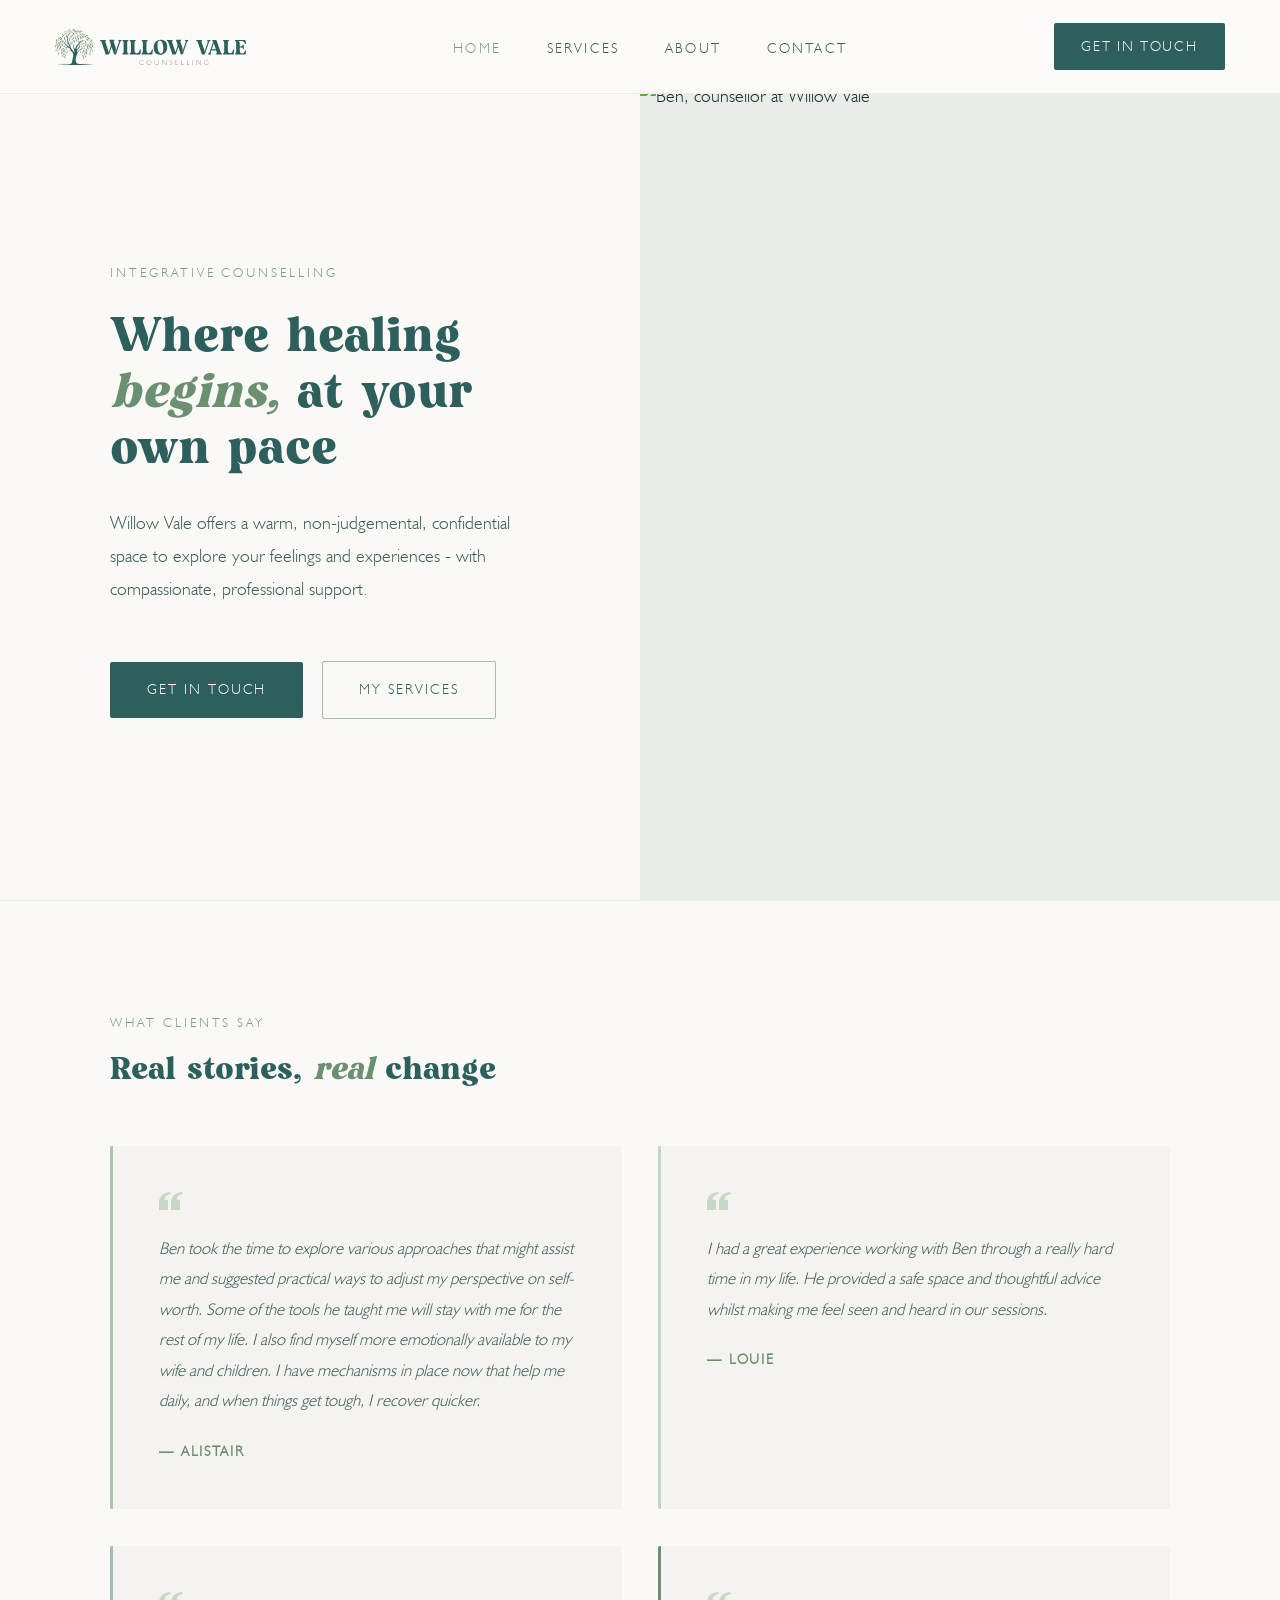
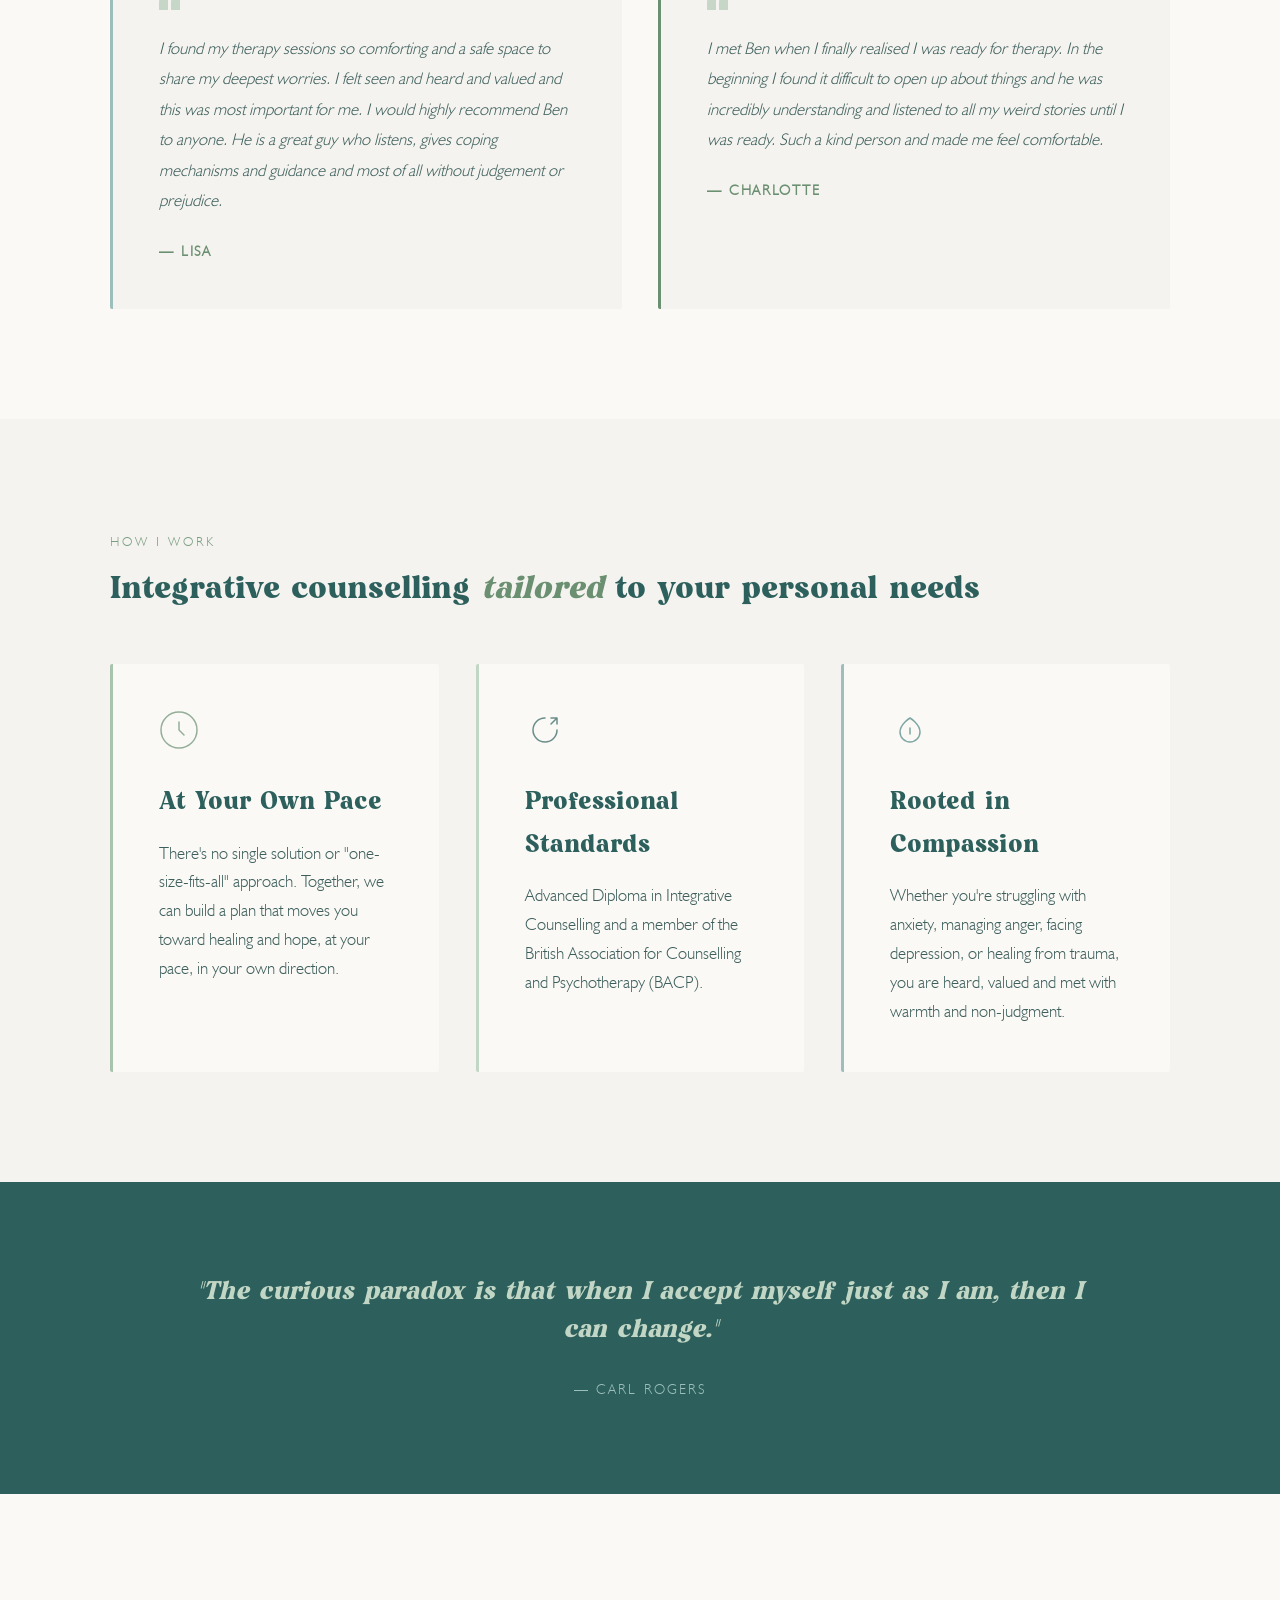
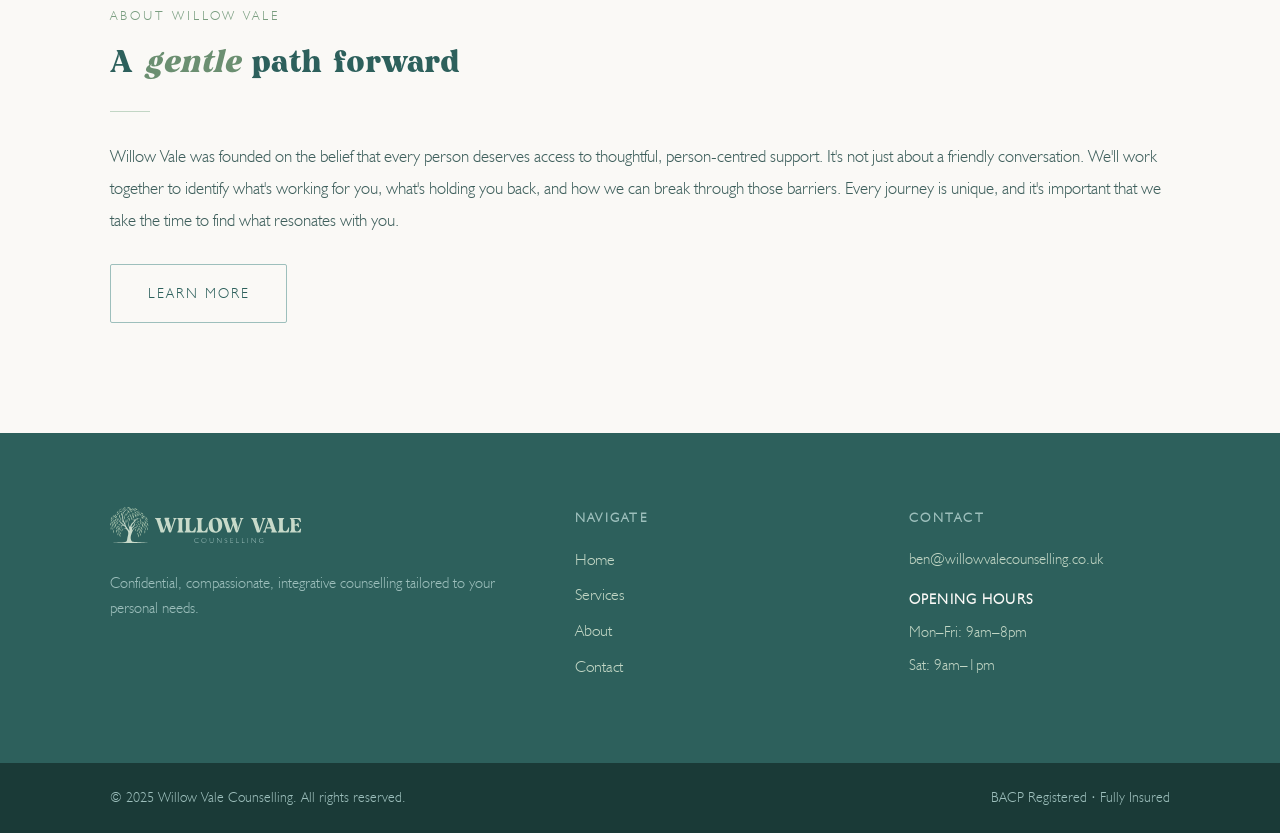
==== commit aec71304: "Add files via upload" ====
--- a/index.html
+++ b/index.html
@@ -3,10 +3,964 @@
 <head>
 <meta charset="UTF-8">
 <meta name="viewport" content="width=device-width, initial-scale=1.0">
-<title>Home | Willow Vale Counselling</title>
-<link rel="stylesheet" href="style.css">
+<title>Willow Vale Counselling</title>
+<link rel="icon" type="image/svg+xml" href="[data-uri]">
+<link rel="apple-touch-icon" href="[data-uri]">
+<style>
+  @font-face {
+    font-family: 'Humanist521';
+    src: url('./humanist521lightbt-webfont.woff2') format('woff2');
+    font-weight: 300;
+    font-style: normal;
+    font-display: swap;
+  }
+
+  @font-face {
+    font-family: 'JessiNeue';
+    src: url('./JessiNeue.woff2') format('woff2');
+    font-weight: bold;
+    font-style: normal;
+    font-display: swap;
+  }
+
+  *, *::before, *::after { box-sizing: border-box; margin: 0; padding: 0; }
+
+  :root {
+    /* Brand palette: #f4f3ef / #6b8f71 / #2d605c */
+    --sage: #6b8f71;
+    --sage-light: #a8c4ad;
+    --sage-pale: #e8ede9;
+    --teal: #2d605c;
+    --teal-mid: #4a8480;
+    --teal-light: #9dbfbc;
+    --teal-pale: #e2eeee;
+    /* Keep warm clay as a subtle accent */
+    --clay: #7a9e80;
+    --clay-light: #c2d6c5;
+    --clay-pale: #f0f4f1;
+    --bark: #2d605c;
+    --bark-mid: #4a8480;
+    --bark-light: #9dbfbc;
+    --cream: #f4f3ef;
+    --white: #faf9f6;
+    --text: #1a3330;
+    --text-mid: #3d5e5b;
+    --text-light: #7a9e9b;
+    --serif: 'JessiNeue', 'Fraunces', Georgia, serif;
+    --sans: 'Humanist521', 'Jost', system-ui, sans-serif;
+    --transition: 0.3s ease;
+  }
+
+  html { scroll-behavior: smooth; }
+
+  @media (min-width: 901px) {
+    html { font-size: 115%; }
+  }
+
+  body {
+    font-family: var(--sans);
+    background: var(--white);
+    color: var(--text);
+    font-weight: 300;
+    line-height: 1.7;
+    overflow-x: hidden;
+  }
+
+  /* ─── NAV ─────────────────────────────────── */
+  nav {
+    position: fixed; top: 0; left: 0; right: 0; z-index: 100;
+    display: flex; align-items: center; justify-content: space-between;
+    padding: 1.25rem 3rem;
+    background: rgba(253,251,248,0.92);
+    backdrop-filter: blur(12px);
+    border-bottom: 1px solid rgba(122,108,94,0.1);
+    transition: var(--transition);
+  }
+
+  .nav-logo {
+    font-family: var(--serif);
+    font-size: 1.5rem;
+    font-weight: bold;
+    color: var(--bark);
+    letter-spacing: 0.02em;
+    cursor: pointer;
+    text-decoration: none;
+  }
+  .nav-logo span { color: var(--sage); }
+
+  .nav-links {
+    display: flex; gap: 2.5rem; list-style: none;
+  }
+  .nav-links a {
+    font-size: 0.78rem;
+    letter-spacing: 0.15em;
+    text-transform: uppercase;
+    color: var(--text-mid);
+    text-decoration: none;
+    font-weight: 400;
+    transition: color var(--transition);
+    cursor: pointer;
+  }
+  .nav-links a:hover, .nav-links a.active { color: var(--clay); }
+
+  .nav-cta {
+    font-size: 0.75rem;
+    letter-spacing: 0.12em;
+    text-transform: uppercase;
+    color: var(--white);
+    background: var(--bark);
+    border: none;
+    padding: 0.65rem 1.5rem;
+    border-radius: 2px;
+    cursor: pointer;
+    font-family: var(--sans);
+    font-weight: 400;
+    transition: background var(--transition);
+    text-decoration: none;
+  }
+  .nav-cta:hover { background: var(--clay); }
+
+  /* ─── PAGES ───────────────────────────────── */
+
+  /* ─── HOME ────────────────────────────────── */
+  .hero {
+    min-height: 100vh;
+    display: grid;
+    grid-template-columns: 1fr 1fr;
+    padding-top: 80px;
+  }
+
+  .hero-text {
+    display: flex; flex-direction: column; justify-content: center;
+    padding: 5rem 4rem 5rem 6rem;
+  }
+
+  .hero-eyebrow {
+    font-size: 0.72rem;
+    letter-spacing: 0.22em;
+    text-transform: uppercase;
+    color: var(--clay);
+    margin-bottom: 1.5rem;
+  }
+
+  .hero-title {
+    font-family: var(--serif);
+    font-size: clamp(2.2rem, 3.8vw, 3.4rem);
+    font-weight: bold;
+    line-height: 1.15;
+    color: var(--bark);
+    margin-bottom: 1.5rem;
+  }
+  .hero-title em { font-style: italic; color: var(--sage); }
+
+  .hero-sub {
+    font-size: 1rem;
+    color: var(--text-mid);
+    max-width: 420px;
+    margin-bottom: 3rem;
+    line-height: 1.8;
+  }
+
+  .hero-actions { display: flex; gap: 1rem; align-items: center; }
+
+  .btn-primary {
+    display: inline-block;
+    font-family: var(--sans);
+    font-size: 0.75rem;
+    letter-spacing: 0.14em;
+    text-transform: uppercase;
+    color: var(--white);
+    text-decoration: none;
+    background: var(--bark);
+    border: none; padding: 0.9rem 2rem;
+    border-radius: 2px; cursor: pointer;
+    transition: background var(--transition), color var(--transition);
+    font-weight: 400;
+  }
+  .btn-primary:hover { background: var(--clay); color: var(--white); }
+
+  .btn-ghost {
+    display: inline-block;
+    font-family: var(--sans);
+    font-size: 0.75rem;
+    letter-spacing: 0.14em;
+    text-transform: uppercase;
+    color: var(--bark);
+    text-decoration: none;
+    background: transparent;
+    border: 1px solid var(--bark-light);
+    padding: 0.9rem 2rem;
+    border-radius: 2px; cursor: pointer;
+    transition: all var(--transition);
+    font-weight: 400;
+  }
+  .btn-ghost:hover { border-color: var(--clay); color: var(--clay); text-decoration: none; }
+
+  .hero-image {
+    position: relative;
+    overflow: hidden;
+    background: var(--sage-pale);
+  }
+
+  .hero-image-inner {
+    width: 100%; height: 100%;
+    display: block;
+  }
+
+  .hero-illustration {
+    width: 70%; opacity: 0.6;
+  }
+
+  .hero-float {
+    position: absolute;
+    bottom: 3rem; left: -2rem;
+    background: var(--white);
+    padding: 1.5rem 2rem;
+    border-radius: 2px;
+    box-shadow: 0 8px 40px rgba(45,96,92,0.12);
+    max-width: 260px;
+  }
+  .hero-float-num {
+    font-family: var(--serif);
+    font-size: 2.8rem;
+    font-weight: bold;
+    color: var(--clay);
+    line-height: 1;
+  }
+  .hero-float-label {
+    font-size: 0.75rem;
+    letter-spacing: 0.1em;
+    color: var(--text-light);
+    text-transform: uppercase;
+    margin-top: 0.25rem;
+  }
+
+  /* ─── HOME SECTIONS ───────────────────────── */
+  .section {
+    padding: 6rem 6rem;
+  }
+
+  .section-eyebrow {
+    font-size: 0.72rem;
+    letter-spacing: 0.22em;
+    text-transform: uppercase;
+    color: var(--clay);
+    margin-bottom: 1rem;
+  }
+
+  .section-title {
+    font-family: var(--serif);
+    font-size: clamp(1.7rem, 2.5vw, 2.3rem);
+    font-weight: bold;
+    color: var(--bark);
+    line-height: 1.2;
+    margin-bottom: 1.5rem;
+  }
+  .section-title em { font-style: italic; color: var(--sage); }
+
+  /* ─── Testimonials ─────────────────────────── */
+  .home-testimonials {
+    background: var(--white);
+    padding: 6rem;
+    border-top: 1px solid var(--sage-pale);
+  }
+  .testimonials-grid {
+    display: grid;
+    grid-template-columns: repeat(2, 1fr);
+    gap: 2rem;
+    margin-top: 3rem;
+  }
+  .testimonial-card {
+    background: var(--cream);
+    padding: 2.5rem;
+    border-radius: 2px;
+    border-left: 3px solid var(--sage-light);
+    position: relative;
+    transition: transform var(--transition), box-shadow var(--transition);
+  }
+  .testimonial-card:hover { transform: translateY(-4px); box-shadow: 0 12px 40px rgba(45,96,92,0.08); }
+  .testimonial-card:nth-child(2) { border-color: var(--clay-light); }
+  .testimonial-card:nth-child(3) { border-color: var(--bark-light); }
+  .testimonial-card:nth-child(4) { border-color: var(--sage); }
+  .testimonial-quote-icon {
+    width: 24px; height: 18px;
+    color: var(--sage-light);
+    margin-bottom: 1.25rem;
+    display: block;
+    opacity: 0.6;
+  }
+  .testimonial-text {
+    font-size: 0.92rem;
+    color: var(--text-mid);
+    line-height: 1.8;
+    font-style: italic;
+    margin-bottom: 1.25rem;
+  }
+  .testimonial-author {
+    font-size: 0.78rem;
+    font-family: var(--sans);
+    letter-spacing: 0.12em;
+    text-transform: uppercase;
+    color: var(--sage);
+    font-weight: bold;
+  }
+
+  .home-pillars {
+    background: var(--cream);
+    padding: 6rem;
+  }
+
+  .pillars-grid {
+    display: grid;
+    grid-template-columns: repeat(3, 1fr);
+    gap: 2rem;
+    margin-top: 3rem;
+  }
+
+  .pillar-card {
+    background: var(--white);
+    padding: 2.5rem;
+    border-radius: 2px;
+    border-left: 3px solid var(--sage-light);
+    transition: transform var(--transition), box-shadow var(--transition);
+  }
+  @media (max-width: 900px) {
+
+  .pillar-card {
+    padding: 1.5rem 1.25rem;
+  }
+
+  .pillar-icon {
+    margin-bottom: 0.75rem;
+    width: 28px;
+    height: 28px;
+  }
+
+  .pillar-title {
+    margin-bottom: 0.5rem;
+    font-size: 1.3rem;
+  }
+
+  .pillar-text {
+    font-size: 0.95rem;
+    line-height: 1.6;
+  }
+
+  .pillars-grid {
+    gap: 1rem;
+  }
+
+}
+  .pillar-card:hover { transform: translateY(-4px); box-shadow: 0 12px 40px rgba(45,96,92,0.08); }
+  .pillar-card:nth-child(2) { border-color: var(--clay-light); }
+  .pillar-card:nth-child(3) { border-color: var(--bark-light); }
+
+  .pillar-icon {
+    width: 40px; height: 40px;
+    margin-bottom: 1.25rem;
+    opacity: 0.7;
+  }
+
+  .pillar-title {
+    font-family: var(--serif);
+    font-size: 1.35rem;
+    font-weight: bold;
+    color: var(--bark);
+    margin-bottom: 0.75rem;
+  }
+
+  .pillar-text { font-size: 0.9rem; color: var(--text-mid); line-height: 1.75; }
+
+  .home-quote {
+    background: var(--bark);
+    padding: 5rem 10rem;
+    text-align: center;
+  }
+  .home-quote blockquote {
+    font-family: var(--serif);
+    font-size: clamp(1.3rem, 2vw, 1.8rem);
+    font-weight: bold;
+    color: var(--clay-light);
+    line-height: 1.5;
+    font-style: italic;
+  }
+  .home-quote cite {
+    display: block;
+    margin-top: 1.5rem;
+    font-size: 0.75rem;
+    letter-spacing: 0.15em;
+    text-transform: uppercase;
+    color: var(--bark-light);
+    font-style: normal;
+    font-family: var(--sans);
+  }
+
+  /* ─── ABOUT ───────────────────────────────── */
+  /* ─── SERVICES ────────────────────────────── */
+  .services-hero {
+    padding: 10rem 6rem 5rem;
+  }
+
+  .services-grid {
+    display: grid;
+    grid-template-columns: repeat(2, 1fr);
+    gap: 2px;
+    background: var(--bark-light);
+    margin-top: 4rem;
+    border: 2px solid var(--bark-light);
+  }
+
+  .service-item {
+    background: var(--white);
+    padding: 3rem;
+    transition: background var(--transition);
+    cursor: default;
+  }
+  .service-item:hover { background: var(--cream); }
+
+  .service-tag {
+    font-size: 0.68rem;
+    letter-spacing: 0.2em;
+    text-transform: uppercase;
+    color: var(--clay);
+    margin-bottom: 1rem;
+  }
+  .service-name {
+    font-family: var(--serif);
+    font-size: 1.6rem;
+    font-weight: bold;
+    color: var(--bark);
+    margin-bottom: 1rem;
+  }
+  .service-desc { font-size: 0.88rem; color: var(--text-mid); line-height: 1.8; }
+
+  .services-image {
+  width: 100%;
+  max-width: 200px;
+  height: 100px;
+  object-fit: cover;
+}
+  .services-fees {
+    padding: 5rem 6rem;
+    background: var(--sage-pale);
+    display: grid;
+    grid-template-columns: 1fr 1fr;
+    gap: 4rem;
+    align-items: center;
+  }
+  .fee-table { width: 100%; border-collapse: collapse; margin-top: 1.5rem; }
+  .fee-table tr { border-bottom: 1px solid var(--sage-light); }
+  .fee-table td { padding: 0.85rem 0; font-size: 0.9rem; color: var(--text-mid); }
+  .fee-table td:last-child { text-align: right; font-family: var(--sans); font-size: 1.1rem; color: var(--clay); font-weight: bold; }
+
+  /* ─── SERVICES CTA ───────────────────────── */
+  .services-cta {
+    background: var(--cream);
+    padding: 5rem 6rem;
+    text-align: center;
+  }
+  .services-cta h2 {
+    font-family: var(--serif);
+    font-size: clamp(1.6rem, 2.5vw, 2.2rem);
+    color: var(--bark);
+    margin-bottom: 0.75rem;
+    font-weight: bold;
+  }
+  .services-cta h2 em { color: var(--clay); font-style: italic; }
+  .services-cta p {
+    color: var(--text-mid);
+    font-size: 0.95rem;
+    max-width: 480px;
+    margin: 0 auto 2rem;
+    line-height: 1.8;
+  }
+  .btn-cta-large {
+    display: inline-block;
+    padding: 1rem 2.5rem;
+    background: var(--bark);
+    color: var(--white);
+    font-family: var(--sans);
+    font-size: 0.85rem;
+    letter-spacing: 0.15em;
+    text-transform: uppercase;
+    border: none;
+    border-radius: 2px;
+    cursor: pointer;
+    font-weight: 400;
+    text-decoration: none;
+    transition: background var(--transition), color var(--transition), transform var(--transition), box-shadow var(--transition);
+    box-shadow: 0 4px 20px rgba(45,96,92,0.2);
+  }
+  .btn-cta-large:hover {
+    background: var(--clay);
+    color: var(--white);
+    transform: translateY(-2px);
+    box-shadow: 0 8px 30px rgba(45,96,92,0.3);
+  }
+  @media (max-width: 900px) {
+    .services-cta { padding: 3.5rem 1.5rem; }
+  }
+
+  /* ─── THERAPISTS ──────────────────────────── */
+  .therapists-hero {
+    padding: 10rem 6rem 5rem;
+  }
+
+  .therapists-grid {
+    display: grid;
+    grid-template-columns: repeat(3, 1fr);
+    gap: 2.5rem;
+    padding: 0 6rem 6rem;
+  }
+
+  .therapist-card {
+    background: var(--cream);
+    border-radius: 2px;
+    overflow: hidden;
+    transition: transform var(--transition);
+  }
+  .therapist-card:hover { transform: translateY(-6px); }
+
+  .therapist-avatar {
+    height: 240px;
+    display: flex; align-items: center; justify-content: center;
+    font-family: var(--serif);
+    font-size: 4rem;
+    font-weight: bold;
+    color: var(--white);
+  }
+  .therapist-card:nth-child(1) .therapist-avatar { background: linear-gradient(135deg, #6b8f71, #3d6642); }
+  .therapist-card:nth-child(2) .therapist-avatar { background: linear-gradient(135deg, #2d605c, #1a3a37); }
+  .therapist-card:nth-child(3) .therapist-avatar { background: linear-gradient(135deg, #4a8480, #2d605c); }
+
+  .therapist-info { padding: 1.75rem; }
+  .therapist-name {
+    font-family: var(--serif);
+    font-size: 1.4rem;
+    font-weight: bold;
+    color: var(--bark);
+    margin-bottom: 0.25rem;
+  }
+  .therapist-role {
+    font-size: 0.75rem;
+    letter-spacing: 0.12em;
+    text-transform: uppercase;
+    color: var(--clay);
+    margin-bottom: 1rem;
+  }
+  .therapist-bio { font-size: 0.85rem; color: var(--text-mid); line-height: 1.75; }
+  .therapist-specialisms {
+    margin-top: 1rem;
+    display: flex; flex-wrap: wrap; gap: 0.4rem;
+  }
+  .tag {
+    font-size: 0.68rem;
+    letter-spacing: 0.08em;
+    padding: 0.25rem 0.7rem;
+    background: var(--white);
+    border: 1px solid var(--sage-light);
+    color: var(--sage);
+    border-radius: 20px;
+  }
+
+  /* ─── CONTACT ─────────────────────────────── */
+  .contact-page {
+    padding: 10rem 6rem 6rem;
+    display: grid;
+    grid-template-columns: 1fr 1.2fr;
+    gap: 6rem;
+    min-height: 100vh;
+  }
+
+  .contact-info h2 {
+    font-family: var(--serif);
+    font-size: clamp(1.8rem, 2.5vw, 2.4rem);
+    font-weight: bold;
+    color: var(--bark);
+    line-height: 1.2;
+    margin-bottom: 1.5rem;
+  }
+  .contact-info h2 em { font-style: italic; color: var(--sage); }
+  .contact-info p { font-size: 0.9rem; color: var(--text-mid); line-height: 1.8; margin-bottom: 2rem; }
+
+  .contact-detail {
+    display: flex; gap: 1rem; align-items: flex-start;
+    margin-bottom: 1.25rem;
+  }
+  .contact-detail-icon {
+    width: 36px; height: 36px; flex-shrink: 0;
+    background: var(--cream);
+    border-radius: 50%;
+    display: flex; align-items: center; justify-content: center;
+  }
+  .contact-detail-icon svg { width: 16px; height: 16px; fill: none; stroke: var(--sage); stroke-width: 1.5; }
+  .contact-detail-label { font-size: 0.7rem; letter-spacing: 0.12em; text-transform: uppercase; color: var(--clay); }
+  .contact-detail-value { font-size: 0.9rem; color: var(--text-mid); }
+
+  .contact-form {
+    background: var(--cream);
+    padding: 3rem;
+    border-radius: 2px;
+  }
+  .form-title {
+    font-family: var(--serif);
+    font-size: 1.5rem;
+    font-weight: bold;
+    color: var(--bark);
+    margin-bottom: 2rem;
+  }
+  .form-group { margin-bottom: 1.5rem; }
+  .form-label {
+    display: block;
+    font-size: 0.72rem;
+    letter-spacing: 0.14em;
+    text-transform: uppercase;
+    color: var(--text-mid);
+    margin-bottom: 0.5rem;
+  }
+  .form-input, .form-select, .form-textarea {
+    width: 100%;
+    padding: 0.85rem 1rem;
+    background: var(--white);
+    border: 1px solid var(--bark-light);
+    border-radius: 2px;
+    font-family: var(--sans);
+    font-size: 0.9rem;
+    color: var(--text);
+    outline: none;
+    transition: border-color var(--transition);
+    font-weight: 300;
+  }
+  .form-input:focus, .form-select:focus, .form-textarea:focus { border-color: var(--sage); }
+  .form-textarea { min-height: 120px; resize: vertical; }
+  .form-select { appearance: none; cursor: pointer; }
+
+  .form-row { display: grid; grid-template-columns: 1fr 1fr; gap: 1rem; }
+
+  .form-submit {
+    width: 100%;
+    padding: 1rem;
+    background: var(--bark);
+    color: var(--white);
+    border: none;
+    border-radius: 2px;
+    font-family: var(--sans);
+    font-size: 0.78rem;
+    letter-spacing: 0.15em;
+    text-transform: uppercase;
+    font-weight: 400;
+    cursor: pointer;
+    transition: background var(--transition);
+    margin-top: 0.5rem;
+  }
+  .form-submit:hover { background: var(--clay); }
+
+  .form-success {
+    display: none;
+    text-align: center;
+    padding: 3rem;
+  }
+  .form-success-icon {
+    width: 60px; height: 60px;
+    background: var(--sage-pale);
+    border-radius: 50%;
+    display: flex; align-items: center; justify-content: center;
+    margin: 0 auto 1.5rem;
+  }
+  .form-success-icon svg { width: 28px; height: 28px; fill: none; stroke: var(--sage); stroke-width: 1.5; }
+  .form-success h3 { font-family: var(--serif); font-size: 1.5rem; color: var(--bark); margin-bottom: 0.5rem; }
+  .form-success p { font-size: 0.9rem; color: var(--text-mid); }
+
+  /* ─── FOOTER ──────────────────────────────── */
+  footer {
+    background: var(--bark);
+    padding: 4rem 6rem;
+    display: grid;
+    grid-template-columns: 1.5fr 1fr 1fr;
+    gap: 4rem;
+  }
+
+  .footer-brand {
+    font-family: var(--serif);
+    font-size: 1.5rem;
+    font-weight: bold;
+    color: var(--clay-light);
+    margin-bottom: 1rem;
+  }
+  .footer-brand span { color: var(--sage-light); }
+  .footer-tagline { font-size: 0.82rem; color: var(--bark-light); line-height: 1.7; }
+
+  .footer-col h4 {
+    font-size: 0.68rem;
+    letter-spacing: 0.18em;
+    text-transform: uppercase;
+    color: var(--bark-light);
+    margin-bottom: 1rem;
+  }
+  .footer-col a {
+    display: block;
+    font-size: 0.85rem;
+    color: var(--clay-light);
+    text-decoration: none;
+    margin-bottom: 0.5rem;
+    cursor: pointer;
+    transition: color var(--transition);
+  }
+  .footer-col a:hover { color: var(--white); }
+  .footer-col p { font-size: 0.82rem; color: var(--clay-light); margin-bottom: 0.4rem; }
+
+  .footer-bottom {
+    background: #1a3a37;
+    padding: 1.25rem 6rem;
+    display: flex;
+    justify-content: space-between;
+    align-items: center;
+  }
+  .footer-bottom p { font-size: 0.75rem; color: var(--bark-light); }
+
+  /* ─── ANIMATIONS ──────────────────────────── */
+  @keyframes fadeUp {
+    from { opacity: 0; transform: translateY(24px); }
+    to { opacity: 1; transform: translateY(0); }
+  }
+
+  .page.active .hero-text > * { animation: fadeUp 0.7s ease both; }
+  .page.active .hero-text > *:nth-child(1) { animation-delay: 0.1s; }
+  .page.active .hero-text > *:nth-child(2) { animation-delay: 0.2s; }
+  .page.active .hero-text > *:nth-child(3) { animation-delay: 0.3s; }
+  .page.active .hero-text > *:nth-child(4) { animation-delay: 0.4s; }
+
+  /* ─── UTILITY ─────────────────────────────── */
+  .divider {
+    width: 40px; height: 1px;
+    background: var(--clay-light);
+    margin: 1.5rem 0;
+  }
+
+  .text-balance { text-wrap: balance; }
+
+  /* ─── HERO PHOTO ──────────────────────────── */
+  .hero-image-inner {
+    position: relative;
+  }
+  .hero-photo {
+    width: 100%;
+    height: 100%;
+    object-fit: cover;
+    object-position: center top;
+    display: block;
+  }
+
+  /* ─── MEET BEN ────────────────────────────── */
+  .meet-ben-hero {
+    display: grid;
+    grid-template-columns: 1fr 1.1fr;
+    min-height: 85vh;
+    padding-top: 80px;
+  }
+  .meet-ben-image {
+    position: relative;
+    overflow: hidden;
+    background: var(--sage-pale);
+  }
+  .meet-ben-photo {
+    width: 100%;
+    height: 100%;
+    object-fit: cover;
+    object-position: center top;
+    display: block;
+  }
+  .meet-ben-text {
+    padding: 5rem 4rem 5rem 5rem;
+    display: flex;
+    flex-direction: column;
+    justify-content: center;
+  }
+  .ben-specialisms {
+    display: flex;
+    flex-wrap: wrap;
+    gap: 0.5rem;
+  }
+
+  @media (max-width: 900px) {
+  .meet-ben-hero {
+    grid-template-columns: 1fr;
+    min-height: auto;
+    padding-top: 60px;
+  }
+
+  .meet-ben-image {
+    height: auto;
+    order: 1;
+    overflow: visible;
+  }
+
+  .meet-ben-photo {
+    width: 100%;
+    height: auto;
+    object-fit: contain;
+    object-position: center;
+  }
+
+  .meet-ben-text {
+    padding: 2.5rem 1.5rem;
+    order: 2;
+  }
+
+  section[style*="padding: 5rem 6rem"] {
+    padding: 3.5rem 1.5rem !important;
+  }
+}
+
+  /* ─── MOBILE NAV ──────────────────────────── */
+  .nav-burger {
+    display: none;
+    flex-direction: column;
+    justify-content: center;
+    gap: 5px;
+    background: none;
+    border: none;
+    cursor: pointer;
+    padding: 4px;
+    width: 32px; height: 32px;
+  }
+  .nav-burger span {
+    display: block;
+    width: 22px; height: 1.5px;
+    background: var(--bark);
+    transition: all 0.3s ease;
+    transform-origin: center;
+  }
+  .nav-burger.open span:nth-child(1) { transform: translateY(6.5px) rotate(45deg); }
+  .nav-burger.open span:nth-child(2) { opacity: 0; }
+  .nav-burger.open span:nth-child(3) { transform: translateY(-6.5px) rotate(-45deg); }
+
+  .nav-mobile-cta { display: none; }
+
+  /* ─── RESPONSIVE ──────────────────────────── */
+  @media (max-width: 900px) {
+    nav { padding: 1rem 1.5rem; }
+    .nav-links {
+      display: none;
+      position: fixed;
+      top: 60px; left: 0; right: 0;
+      background: rgba(253,251,248,0.98);
+      backdrop-filter: blur(16px);
+      flex-direction: column;
+      gap: 0;
+      padding: 1rem 0 1.5rem;
+      border-bottom: 1px solid rgba(122,108,94,0.15);
+      z-index: 99;
+    }
+    .nav-links.open { display: flex; }
+    .nav-links li { border-bottom: 1px solid rgba(122,108,94,0.08); }
+    .nav-mobile-cta.nav-mobile-cta { border-bottom: none; }
+    .nav-links a { display: block; padding: 0.9rem 1.75rem; font-size: 0.82rem; }
+    .nav-cta-desktop { display: none; }
+    .nav-burger { display: flex; }
+    .nav-mobile-cta { display: block; padding: 1.25rem 1.75rem 0.5rem; border-top: none; }
+    .nav-mobile-cta a {
+      display: block;
+      text-align: center;
+      background: var(--bark) !important;
+      color: var(--white) !important;
+      font-weight: 400 !important;
+      font-size: 0.75rem !important;
+      letter-spacing: 0.18em !important;
+      text-transform: uppercase !important;
+      text-decoration: none !important;
+      padding: 1rem 2rem !important;
+      border-radius: 2px;
+      transition: background var(--transition);
+    }
+    .nav-mobile-cta a:hover { background: var(--clay) !important; }
+
+    .hero { grid-template-columns: 1fr; min-height: auto; padding-top: 60px; }
+    .hero-text { padding: 3rem 1.5rem 2.5rem; order: 1; }
+    .hero-image { order: 2; min-height: 260px; }
+    .hero-float { display: none; }
+    .hero-actions { flex-direction: column; align-items: stretch; }
+    .btn-primary, .btn-ghost { text-align: center; }
+
+    .section { padding: 3.5rem 1.5rem; }
+
+    .home-testimonials { padding: 3.5rem 1.5rem; }
+    .testimonials-grid { grid-template-columns: 1fr; gap: 1.25rem; }
+
+    .home-pillars { padding: 3.5rem 1.5rem; }
+    .pillars-grid { grid-template-columns: 1fr; gap: 1.25rem; }
+
+    .home-quote { padding: 3.5rem 1.75rem; }
+
+    .about-values { padding: 3.5rem 1.5rem; }
+    .values-grid { grid-template-columns: 1fr; gap: 0; }
+    .value-item { padding: 1.5rem 0; }
+
+    .services-hero { padding: 5.5rem 1.5rem 2.5rem; }
+    .services-grid { grid-template-columns: 1fr; }
+    .service-item { padding: 2rem 1.5rem; }
+    .services-fees { padding: 3rem 1.5rem; grid-template-columns: 1fr; gap: 0.5rem; }
+
+    .therapists-hero { padding: 5.5rem 1.5rem 2.5rem; }
+    .therapists-grid { grid-template-columns: 1fr; padding: 0 1.5rem 3.5rem; gap: 1.5rem; }
+
+    .contact-page { padding: 5.5rem 1.5rem 3.5rem; grid-template-columns: 1fr; gap: 3rem; min-height: auto; }
+    .contact-form { padding: 2rem 1.25rem; }
+    .form-row { grid-template-columns: 1fr; }
+
+    footer { grid-template-columns: 1fr; padding: 3rem 1.5rem; gap: 2rem; }
+    .footer-bottom { padding: 1rem 1.5rem; flex-direction: column; gap: 0.4rem; text-align: center; }
+
+    .home-about-section { grid-template-columns: 1fr !important; gap: 2rem !important; }
+    .accred-grid { grid-template-columns: 1fr !important; }
+    .home-stats-grid { grid-template-columns: 1fr 1fr !important; padding: 2rem !important; gap: 1.25rem !important; }
+  }
+
+  @media (max-width: 600px) {
+    .hero-title { font-size: 2.4rem; }
+    .section-title { font-size: 1.8rem; }
+    .home-quote blockquote { font-size: 1.3rem; }
+    .therapist-avatar { height: 180px; font-size: 3rem; }
+  }
+
+  /* ─── SVG LOGO ────────────────────────────── */
+  .nav-logo-svg {
+    display: flex;
+    align-items: center;
+  }
+  .nav-logo-svg svg {
+    height: 36px;
+    width: auto;
+  }
+  /* Keep the original SVG colours in nav */
+  .nav-logo-svg .st0 { fill: #6b8f71; }
+  .nav-logo-svg .st1 { fill: #959595; }
+  .nav-logo-svg .st2 { fill: #2d605c; }
+
+  .footer-brand-svg {
+    margin-bottom: 1rem;
+  }
+  .footer-brand-svg svg {
+    height: 36px;
+    width: auto;
+  }
+  /* Lighten the SVG for the dark footer */
+  .footer-brand-svg .st0 { fill: #a8c4ad; }
+  .footer-brand-svg .st1 { fill: #9dbfbc; }
+  .footer-brand-svg .st2 { fill: #c8daca; }
+
+  @media (max-width: 900px) {
+    .nav-logo-svg svg { height: 32px; }
+  }
+
+  body.page-contact .nav-cta-desktop { visibility: hidden !important; }
+  body.page-contact .nav-mobile-cta { display: none !important; }
+
+</style>
 </head>
 <body>
+
+<!-- ─── NAV ─────────────────────────────────── -->
 <nav>
   <a class="nav-logo" href="index.html" style="display:flex;align-items:center;">
     <span class="nav-logo-svg"><svg id="Layer_2" xmlns="http://www.w3.org/2000/svg" version="1.1" viewBox="0 0 338.8 63.8">
@@ -171,18 +1125,18 @@
 </svg></span>
   </a>
   <ul class="nav-links" id="nav-links">
-    <li><a href="index.html" data-page="index.html" onclick="closeMenu()">Home</a></li>
-    <li><a href="services.html" data-page="services.html" onclick="closeMenu()">Services</a></li>
-    <li><a href="about.html" data-page="about.html" onclick="closeMenu()">About</a></li>
-    <li><a href="contact.html" data-page="contact.html" onclick="closeMenu()">Contact</a></li>
-    <li class="nav-mobile-cta"><a href="contact.html" onclick="closeMenu()">Get in Touch</a></li>
+    <li><a href="index.html" class="active">Home</a></li>
+    <li><a href="services.html">Services</a></li>
+    <li><a href="about.html">About</a></li>
+    <li><a href="contact.html">Contact</a></li>
+    <li class="nav-mobile-cta"><a href="contact.html">Get in Touch</a></li>
   </ul>
   <a class="nav-cta nav-cta-desktop" href="contact.html">Get in Touch</a>
-  <a class="nav-cta nav-cta-mobile-bar" href="contact.html">Get in Touch</a>
   <button class="nav-burger" id="nav-burger" onclick="toggleMenu()" aria-label="Menu">
     <span></span><span></span><span></span>
   </button>
 </nav>
+
 
   <section class="hero">
     <div class="hero-text">
@@ -190,82 +1144,95 @@
       <h1 class="hero-title">Where healing <em>begins,</em> at your own pace</h1>
       <p class="hero-sub">Willow Vale offers a warm, non-judgemental, confidential space to explore your feelings and experiences - with compassionate, professional support.</p>
       <div class="hero-actions">
-        <a class="btn-primary" href="contact.html">GET IN TOUCH</a>
-        <a class="btn-ghost" href="services.html">My Services</a>
+        <a href="contact.html" class="btn-primary">GET IN TOUCH</a>
+        <a href="services.html" class="btn-ghost">My Services</a>
       </div>
     </div>
     <div class="hero-image">
       <div class="hero-image-inner">
         <img src="https://x02.me/i/5AWE.jpg" alt="Ben, counsellor at Willow Vale" class="hero-photo"/>
-      </div>
+    </div>
     </div>
   </section>
 
+  <!-- Testimonials -->
   <section class="home-testimonials">
     <p class="section-eyebrow">What clients say</p>
     <h2 class="section-title">Real stories, <em>real</em> change</h2>
     <div class="testimonials-grid">
       <div class="testimonial-card">
-        <svg class="testimonial-quote-icon" viewBox="0 0 32 24" fill="none"><path d="M0 24V14.4C0 6.4 4.8 1.6 14.4 0l1.6 2.4C10.4 3.6 7.6 6.4 7.2 10.4H12V24H0zm16 0V14.4C16 6.4 20.8 1.6 30.4 0L32 2.4C26.4 3.6 23.6 6.4 23.2 10.4H28V24H16z" fill="currentColor"/></svg>
-        <p class="testimonial-text">Ben took the time to explore various approaches that might assist me and suggested practical ways to adjust my perspective on self-worth. Some of the tools he taught me will stay with me for the rest of my life. I also find myself more emotionally available to my wife and children.</p>
-        <p class="testimonial-author">&mdash; Alistair</p>
+        <svg class="testimonial-quote-icon" viewBox="0 0 32 24" fill="none" xmlns="http://www.w3.org/2000/svg"><path d="M0 24V14.4C0 6.4 4.8 1.6 14.4 0l1.6 2.4C10.4 3.6 7.6 6.4 7.2 10.4H12V24H0zm16 0V14.4C16 6.4 20.8 1.6 30.4 0L32 2.4C26.4 3.6 23.6 6.4 23.2 10.4H28V24H16z" fill="currentColor"/></svg>
+        <p class="testimonial-text">Ben took the time to explore various approaches that might assist me and suggested practical ways to adjust my perspective on self-worth. Some of the tools he taught me will stay with me for the rest of my life. I also find myself more emotionally available to my wife and children. I have mechanisms in place now that help me daily, and when things get tough, I recover quicker.</p>
+        <p class="testimonial-author">— Alistair</p>
       </div>
       <div class="testimonial-card">
-        <svg class="testimonial-quote-icon" viewBox="0 0 32 24" fill="none"><path d="M0 24V14.4C0 6.4 4.8 1.6 14.4 0l1.6 2.4C10.4 3.6 7.6 6.4 7.2 10.4H12V24H0zm16 0V14.4C16 6.4 20.8 1.6 30.4 0L32 2.4C26.4 3.6 23.6 6.4 23.2 10.4H28V24H16z" fill="currentColor"/></svg>
+        <svg class="testimonial-quote-icon" viewBox="0 0 32 24" fill="none" xmlns="http://www.w3.org/2000/svg"><path d="M0 24V14.4C0 6.4 4.8 1.6 14.4 0l1.6 2.4C10.4 3.6 7.6 6.4 7.2 10.4H12V24H0zm16 0V14.4C16 6.4 20.8 1.6 30.4 0L32 2.4C26.4 3.6 23.6 6.4 23.2 10.4H28V24H16z" fill="currentColor"/></svg>
         <p class="testimonial-text">I had a great experience working with Ben through a really hard time in my life. He provided a safe space and thoughtful advice whilst making me feel seen and heard in our sessions.</p>
-        <p class="testimonial-author">&mdash; Louie</p>
+        <p class="testimonial-author">— Louie</p>
       </div>
       <div class="testimonial-card">
-        <svg class="testimonial-quote-icon" viewBox="0 0 32 24" fill="none"><path d="M0 24V14.4C0 6.4 4.8 1.6 14.4 0l1.6 2.4C10.4 3.6 7.6 6.4 7.2 10.4H12V24H0zm16 0V14.4C16 6.4 20.8 1.6 30.4 0L32 2.4C26.4 3.6 23.6 6.4 23.2 10.4H28V24H16z" fill="currentColor"/></svg>
-        <p class="testimonial-text">I found my therapy sessions so comforting and a safe space to share my deepest worries. I felt seen and heard and valued and this was most important for me. I would highly recommend Ben to anyone.</p>
-        <p class="testimonial-author">&mdash; Lisa</p>
+        <svg class="testimonial-quote-icon" viewBox="0 0 32 24" fill="none" xmlns="http://www.w3.org/2000/svg"><path d="M0 24V14.4C0 6.4 4.8 1.6 14.4 0l1.6 2.4C10.4 3.6 7.6 6.4 7.2 10.4H12V24H0zm16 0V14.4C16 6.4 20.8 1.6 30.4 0L32 2.4C26.4 3.6 23.6 6.4 23.2 10.4H28V24H16z" fill="currentColor"/></svg>
+        <p class="testimonial-text">I found my therapy sessions so comforting and a safe space to share my deepest worries. I felt seen and heard and valued and this was most important for me. I would highly recommend Ben to anyone. He is a great guy who listens, gives coping mechanisms and guidance and most of all without judgement or prejudice.</p>
+        <p class="testimonial-author">— Lisa</p>
       </div>
       <div class="testimonial-card">
-        <svg class="testimonial-quote-icon" viewBox="0 0 32 24" fill="none"><path d="M0 24V14.4C0 6.4 4.8 1.6 14.4 0l1.6 2.4C10.4 3.6 7.6 6.4 7.2 10.4H12V24H0zm16 0V14.4C16 6.4 20.8 1.6 30.4 0L32 2.4C26.4 3.6 23.6 6.4 23.2 10.4H28V24H16z" fill="currentColor"/></svg>
-        <p class="testimonial-text">I met Ben when I finally realised I was ready for therapy. In the beginning I found it difficult to open up about things and he was incredibly understanding and listened to all my weird stories until I was ready. Such a kind person.</p>
-        <p class="testimonial-author">&mdash; Charlotte</p>
+        <svg class="testimonial-quote-icon" viewBox="0 0 32 24" fill="none" xmlns="http://www.w3.org/2000/svg"><path d="M0 24V14.4C0 6.4 4.8 1.6 14.4 0l1.6 2.4C10.4 3.6 7.6 6.4 7.2 10.4H12V24H0zm16 0V14.4C16 6.4 20.8 1.6 30.4 0L32 2.4C26.4 3.6 23.6 6.4 23.2 10.4H28V24H16z" fill="currentColor"/></svg>
+        <p class="testimonial-text">I met Ben when I finally realised I was ready for therapy. In the beginning I found it difficult to open up about things and he was incredibly understanding and listened to all my weird stories until I was ready. Such a kind person and made me feel comfortable.</p>
+        <p class="testimonial-author">— Charlotte</p>
       </div>
     </div>
   </section>
 
+  <!-- Pillars -->
   <section class="home-pillars">
     <p class="section-eyebrow">How I work</p>
     <h2 class="section-title">Integrative counselling <em>tailored</em> to your personal needs</h2>
     <div class="pillars-grid">
       <div class="pillar-card">
-        <svg class="pillar-icon" viewBox="0 0 40 40" fill="none"><circle cx="20" cy="20" r="18" stroke="#6b8f71" stroke-width="1.5"/><path d="M20 12v8l5 5" stroke="#6b8f71" stroke-width="1.5" stroke-linecap="round"/></svg>
+        <svg class="pillar-icon" viewBox="0 0 40 40" fill="none" xmlns="http://www.w3.org/2000/svg">
+          <circle cx="20" cy="20" r="18" stroke="#6b8f71" stroke-width="1.5"/>
+          <path d="M20 12v8l5 5" stroke="#6b8f71" stroke-width="1.5" stroke-linecap="round"/>
+        </svg>
         <h3 class="pillar-title">At Your Own Pace</h3>
-        <p class="pillar-text">There&rsquo;s no single solution or &ldquo;one-size-fits-all&rdquo; approach. Together, we can build a plan that moves you toward healing and hope, at your pace, in your own direction.</p>
+        <p class="pillar-text">There's no single solution or "one-size-fits-all" approach. Together, we can build a plan that moves you toward healing and hope, at your pace, in your own direction.</p>
       </div>
       <div class="pillar-card">
-        <svg class="pillar-icon" viewBox="0 0 40 40" fill="none"><path d="M20 8c-6.6 0-12 5.4-12 12s5.4 12 12 12 12-5.4 12-12" stroke="#2d605c" stroke-width="1.5" stroke-linecap="round"/><path d="M32 8l-6 6M32 8h-6M32 8v6" stroke="#2d605c" stroke-width="1.5" stroke-linecap="round" stroke-linejoin="round"/></svg>
+        <svg class="pillar-icon" viewBox="0 0 40 40" fill="none">
+          <path d="M20 8c-6.6 0-12 5.4-12 12s5.4 12 12 12 12-5.4 12-12" stroke="#2d605c" stroke-width="1.5" stroke-linecap="round"/>
+          <path d="M32 8l-6 6M32 8h-6M32 8v6" stroke="#2d605c" stroke-width="1.5" stroke-linecap="round" stroke-linejoin="round"/>
+        </svg>
         <h3 class="pillar-title">Professional Standards</h3>
         <p class="pillar-text">Advanced Diploma in Integrative Counselling and a member of the British Association for Counselling and Psychotherapy (BACP).</p>
       </div>
       <div class="pillar-card">
-        <svg class="pillar-icon" viewBox="0 0 40 40" fill="none"><path d="M20 8s-10 6-10 14a10 10 0 0020 0c0-8-10-14-10-14z" stroke="#4a8480" stroke-width="1.5" stroke-linecap="round" stroke-linejoin="round"/><path d="M20 18v6" stroke="#4a8480" stroke-width="1.5" stroke-linecap="round"/></svg>
+        <svg class="pillar-icon" viewBox="0 0 40 40" fill="none">
+          <path d="M20 8s-10 6-10 14a10 10 0 0020 0c0-8-10-14-10-14z" stroke="#4a8480" stroke-width="1.5" stroke-linecap="round" stroke-linejoin="round"/>
+          <path d="M20 18v6" stroke="#4a8480" stroke-width="1.5" stroke-linecap="round"/>
+        </svg>
         <h3 class="pillar-title">Rooted in Compassion</h3>
-        <p class="pillar-text">Whether you&rsquo;re struggling with anxiety, managing anger, facing depression, or healing from trauma, you are heard, valued and met with warmth and non-judgment.</p>
+        <p class="pillar-text">Whether you're struggling with anxiety, managing anger, facing depression, or healing from trauma, you are heard, valued and met with warmth and non-judgment.</p>
       </div>
     </div>
   </section>
 
+  <!-- Quote -->
   <section class="home-quote">
-    <blockquote>&ldquo;The curious paradox is that when I accept myself just as I am, then I can change.&rdquo;</blockquote>
-    <cite>&mdash; Carl Rogers</cite>
+    <blockquote>"The curious paradox is that when I accept myself just as I am, then I can change."</blockquote>
+    <cite>— Carl Rogers</cite>
   </section>
 
+  <!-- Intro snippet -->
   <section class="section home-about-section" style="background: var(--white);">
     <div>
       <p class="section-eyebrow">About Willow Vale</p>
       <h2 class="section-title">A <em>gentle</em> path forward</h2>
       <div class="divider"></div>
-      <p style="color: var(--text-mid); font-size: 0.95rem; line-height: 1.85; margin-bottom: 1.5rem;">Willow Vale was founded on the belief that every person deserves access to thoughtful, person-centred support. It&rsquo;s not just about a friendly conversation. We&rsquo;ll work together to identify what&rsquo;s working for you, what&rsquo;s holding you back, and how we can break through those barriers.</p>
-      <a class="btn-ghost" href="services.html">LEARN MORE</a>
+      <p style="color: var(--text-mid); font-size: 0.95rem; line-height: 1.85; margin-bottom: 1.5rem;">Willow Vale was founded on the belief that every person deserves access to thoughtful, person-centred support. It's not just about a friendly conversation. We'll work together to identify what's working for you, what's holding you back, and how we can break through those barriers. Every journey is unique, and it's important that we take the time to find what resonates with you.</p>
+      <a href="services.html" class="btn-ghost">LEARN MORE</a>
     </div>
   </section>
 
-<footer>
+  <footer>
     <div>
       <div class="footer-brand-svg"><svg id="Layer_2" xmlns="http://www.w3.org/2000/svg" version="1.1" viewBox="0 0 338.8 63.8">
   <!-- Generator: Adobe Illustrator 30.1.0, SVG Export Plug-In . SVG Version: 2.1.1 Build 136)  -->
@@ -431,41 +1398,39 @@
     </div>
     <div class="footer-col">
       <h4>Navigate</h4>
-      <a href="index.html">Home</a>
-      <a href="services.html">Services</a>
-      <a href="about.html">About</a>
-      <a href="contact.html">Contact</a>
+      <a>Home</a>
+      <a>Services</a>
+      <a>About</a>
+      <a>Contact</a>
     </div>
     <div class="footer-col">
       <h4>Contact</h4>
       <p>ben@willowvalecounselling.co.uk</p>
       <p style="margin-top: 0.8rem;"><strong style="color: var(--white); font-size: 0.78rem; letter-spacing: 0.08em; text-transform: uppercase;">Opening Hours</strong></p>
-      <p>Mon&ndash;Fri: 9am&ndash;8pm</p>
-      <p>Sat: 9am&ndash;1pm</p>
+      <p>Mon–Fri: 9am–8pm</p>
+      <p>Sat: 9am–1pm</p>
     </div>
   </footer>
   <div class="footer-bottom">
     <p>&copy; 2025 Willow Vale Counselling. All rights reserved.</p>
     <p>BACP Registered &middot; Fully Insured</p>
   </div>
+
+
 <script>
-(function() {
-  var path = window.location.pathname.split('/').pop() || 'index.html';
-  if (!path || !path.endsWith('.html')) path = 'index.html';
-  document.querySelectorAll('.nav-links a[data-page]').forEach(function(a) {
-    if (a.getAttribute('data-page') === path) a.classList.add('active');
-  });
-})();
-function toggleMenu() {
-  var links = document.getElementById('nav-links');
-  var burger = document.getElementById('nav-burger');
-  links.classList.toggle('open');
-  burger.classList.toggle('open');
-}
-function closeMenu() {
-  document.getElementById('nav-links').classList.remove('open');
-  document.getElementById('nav-burger').classList.remove('open');
-}
+
+  function toggleMenu() {
+    const links = document.getElementById('nav-links');
+    const burger = document.getElementById('nav-burger');
+    links.classList.toggle('open');
+    burger.classList.toggle('open');
+  }
+
+  function closeMenu() {
+    document.getElementById('nav-links').classList.remove('open');
+    document.getElementById('nav-burger').classList.remove('open');
+  }
+
 </script>
 </body>
-</html>+</html>
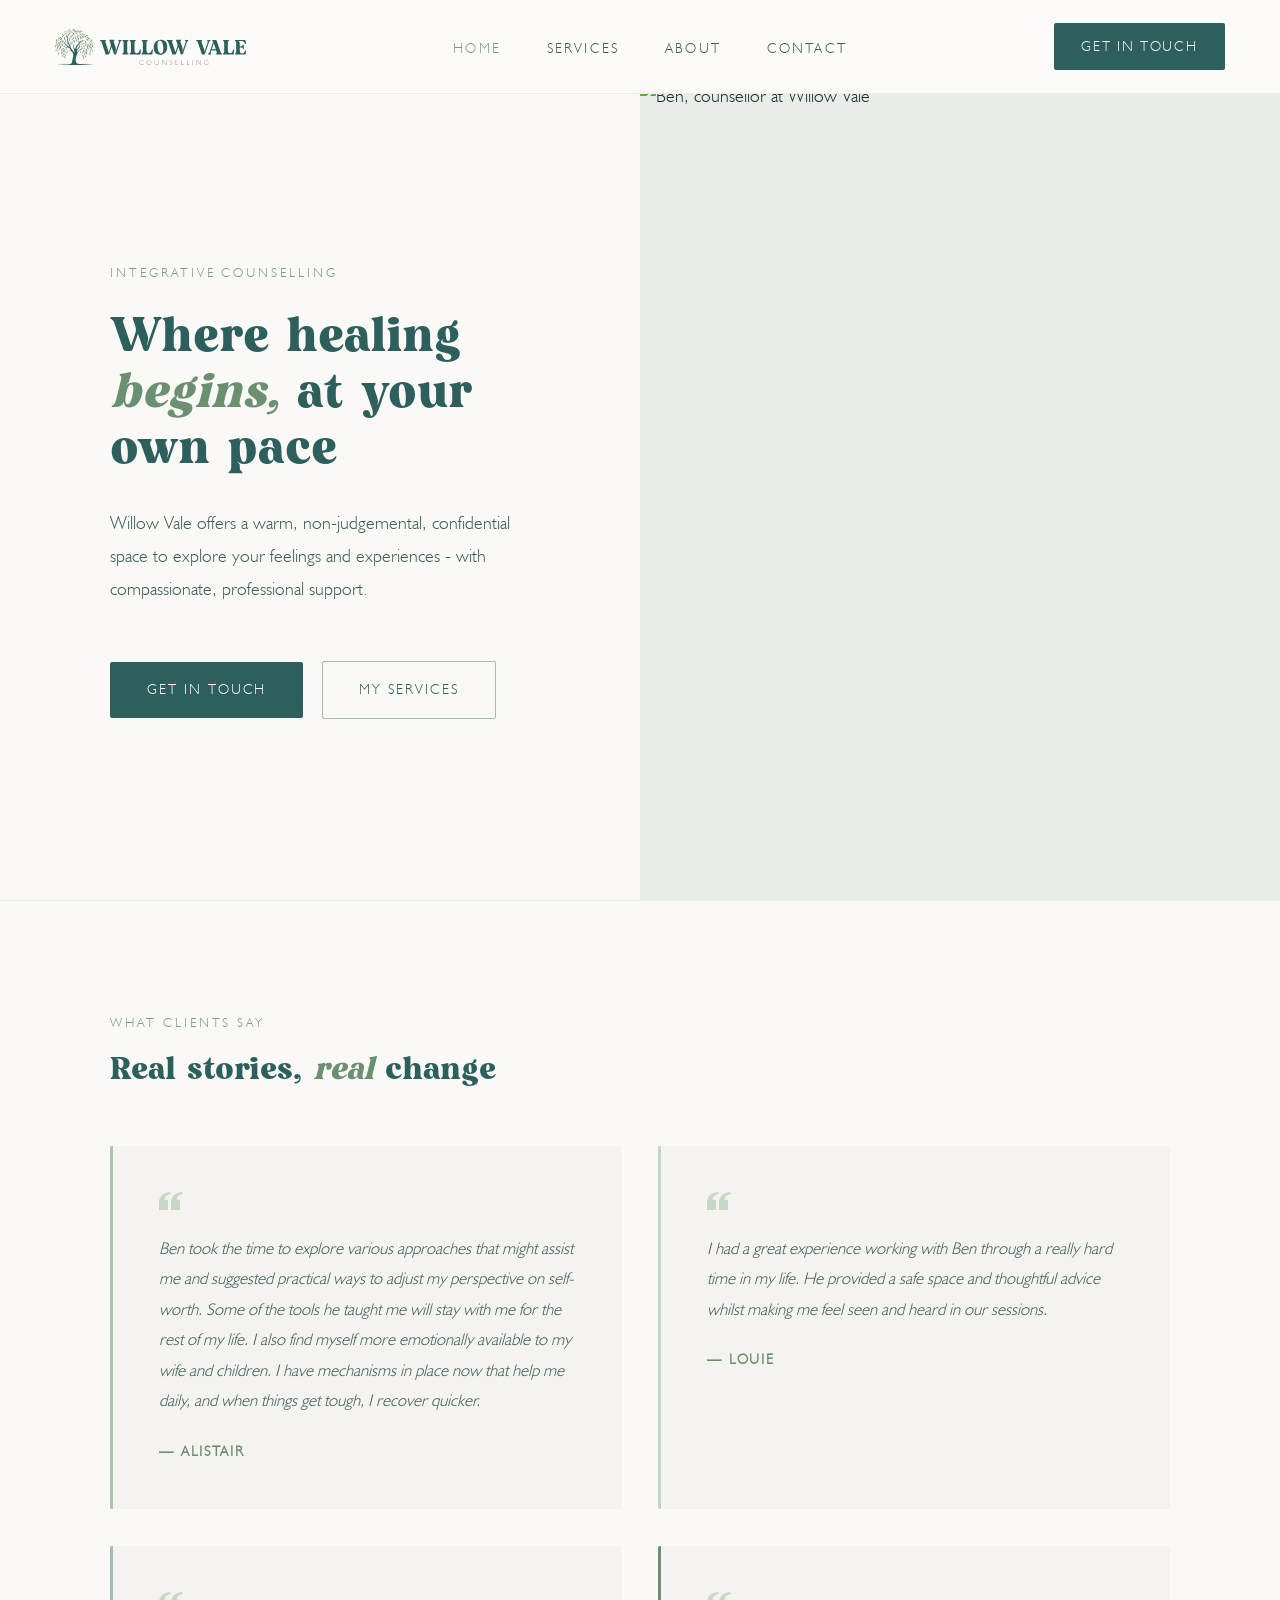
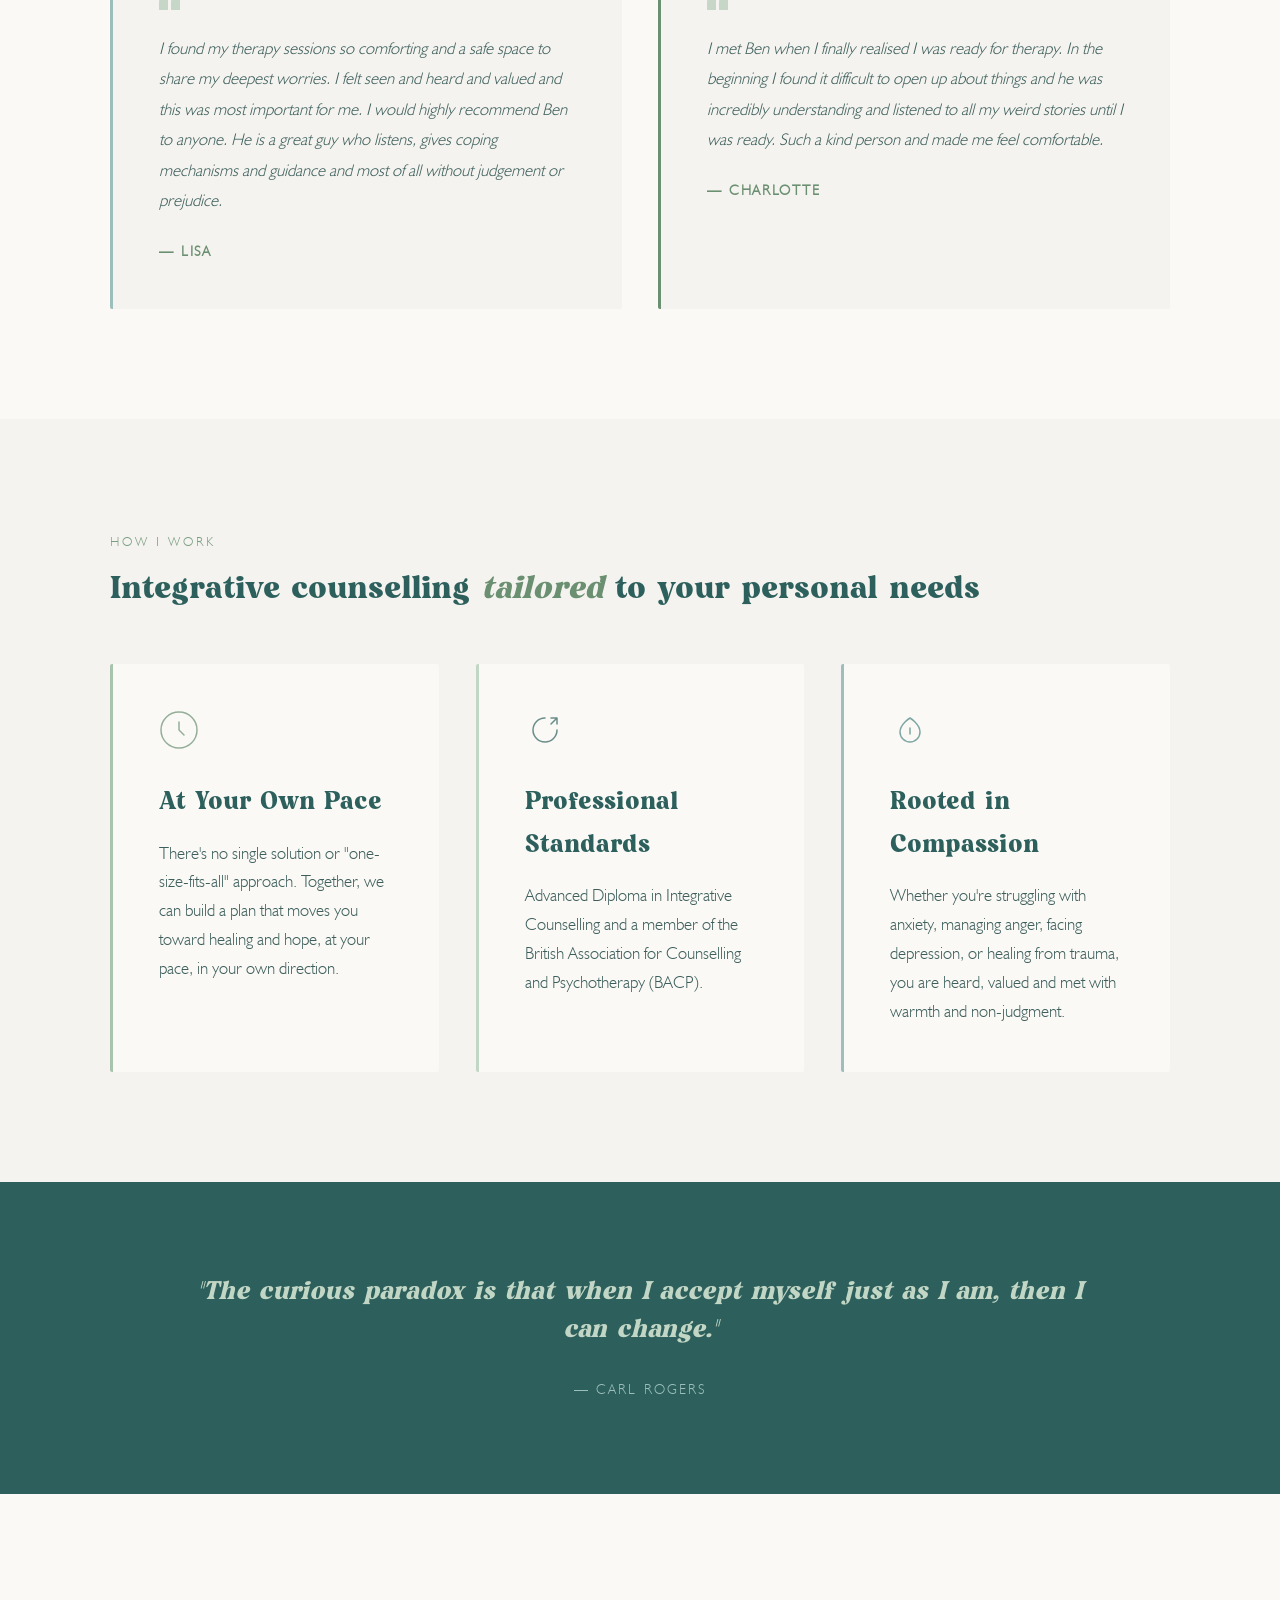
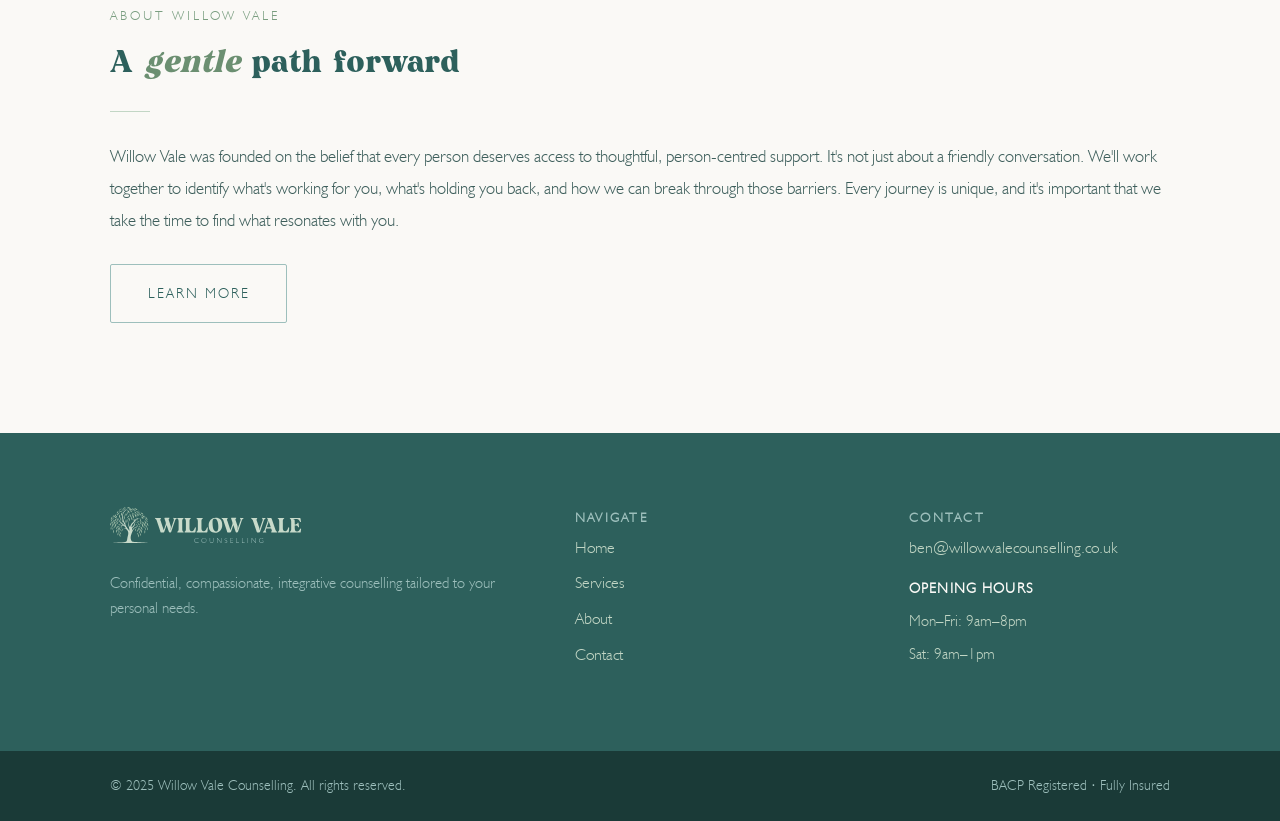
==== commit 8f84e1c3: "Add files via upload" ====
--- a/index.html
+++ b/index.html
@@ -6,957 +6,7 @@
 <title>Willow Vale Counselling</title>
 <link rel="icon" type="image/svg+xml" href="[data-uri]">
 <link rel="apple-touch-icon" href="[data-uri]">
-<style>
-  @font-face {
-    font-family: 'Humanist521';
-    src: url('./humanist521lightbt-webfont.woff2') format('woff2');
-    font-weight: 300;
-    font-style: normal;
-    font-display: swap;
-  }
-
-  @font-face {
-    font-family: 'JessiNeue';
-    src: url('./JessiNeue.woff2') format('woff2');
-    font-weight: bold;
-    font-style: normal;
-    font-display: swap;
-  }
-
-  *, *::before, *::after { box-sizing: border-box; margin: 0; padding: 0; }
-
-  :root {
-    /* Brand palette: #f4f3ef / #6b8f71 / #2d605c */
-    --sage: #6b8f71;
-    --sage-light: #a8c4ad;
-    --sage-pale: #e8ede9;
-    --teal: #2d605c;
-    --teal-mid: #4a8480;
-    --teal-light: #9dbfbc;
-    --teal-pale: #e2eeee;
-    /* Keep warm clay as a subtle accent */
-    --clay: #7a9e80;
-    --clay-light: #c2d6c5;
-    --clay-pale: #f0f4f1;
-    --bark: #2d605c;
-    --bark-mid: #4a8480;
-    --bark-light: #9dbfbc;
-    --cream: #f4f3ef;
-    --white: #faf9f6;
-    --text: #1a3330;
-    --text-mid: #3d5e5b;
-    --text-light: #7a9e9b;
-    --serif: 'JessiNeue', 'Fraunces', Georgia, serif;
-    --sans: 'Humanist521', 'Jost', system-ui, sans-serif;
-    --transition: 0.3s ease;
-  }
-
-  html { scroll-behavior: smooth; }
-
-  @media (min-width: 901px) {
-    html { font-size: 115%; }
-  }
-
-  body {
-    font-family: var(--sans);
-    background: var(--white);
-    color: var(--text);
-    font-weight: 300;
-    line-height: 1.7;
-    overflow-x: hidden;
-  }
-
-  /* ─── NAV ─────────────────────────────────── */
-  nav {
-    position: fixed; top: 0; left: 0; right: 0; z-index: 100;
-    display: flex; align-items: center; justify-content: space-between;
-    padding: 1.25rem 3rem;
-    background: rgba(253,251,248,0.92);
-    backdrop-filter: blur(12px);
-    border-bottom: 1px solid rgba(122,108,94,0.1);
-    transition: var(--transition);
-  }
-
-  .nav-logo {
-    font-family: var(--serif);
-    font-size: 1.5rem;
-    font-weight: bold;
-    color: var(--bark);
-    letter-spacing: 0.02em;
-    cursor: pointer;
-    text-decoration: none;
-  }
-  .nav-logo span { color: var(--sage); }
-
-  .nav-links {
-    display: flex; gap: 2.5rem; list-style: none;
-  }
-  .nav-links a {
-    font-size: 0.78rem;
-    letter-spacing: 0.15em;
-    text-transform: uppercase;
-    color: var(--text-mid);
-    text-decoration: none;
-    font-weight: 400;
-    transition: color var(--transition);
-    cursor: pointer;
-  }
-  .nav-links a:hover, .nav-links a.active { color: var(--clay); }
-
-  .nav-cta {
-    font-size: 0.75rem;
-    letter-spacing: 0.12em;
-    text-transform: uppercase;
-    color: var(--white);
-    background: var(--bark);
-    border: none;
-    padding: 0.65rem 1.5rem;
-    border-radius: 2px;
-    cursor: pointer;
-    font-family: var(--sans);
-    font-weight: 400;
-    transition: background var(--transition);
-    text-decoration: none;
-  }
-  .nav-cta:hover { background: var(--clay); }
-
-  /* ─── PAGES ───────────────────────────────── */
-
-  /* ─── HOME ────────────────────────────────── */
-  .hero {
-    min-height: 100vh;
-    display: grid;
-    grid-template-columns: 1fr 1fr;
-    padding-top: 80px;
-  }
-
-  .hero-text {
-    display: flex; flex-direction: column; justify-content: center;
-    padding: 5rem 4rem 5rem 6rem;
-  }
-
-  .hero-eyebrow {
-    font-size: 0.72rem;
-    letter-spacing: 0.22em;
-    text-transform: uppercase;
-    color: var(--clay);
-    margin-bottom: 1.5rem;
-  }
-
-  .hero-title {
-    font-family: var(--serif);
-    font-size: clamp(2.2rem, 3.8vw, 3.4rem);
-    font-weight: bold;
-    line-height: 1.15;
-    color: var(--bark);
-    margin-bottom: 1.5rem;
-  }
-  .hero-title em { font-style: italic; color: var(--sage); }
-
-  .hero-sub {
-    font-size: 1rem;
-    color: var(--text-mid);
-    max-width: 420px;
-    margin-bottom: 3rem;
-    line-height: 1.8;
-  }
-
-  .hero-actions { display: flex; gap: 1rem; align-items: center; }
-
-  .btn-primary {
-    display: inline-block;
-    font-family: var(--sans);
-    font-size: 0.75rem;
-    letter-spacing: 0.14em;
-    text-transform: uppercase;
-    color: var(--white);
-    text-decoration: none;
-    background: var(--bark);
-    border: none; padding: 0.9rem 2rem;
-    border-radius: 2px; cursor: pointer;
-    transition: background var(--transition), color var(--transition);
-    font-weight: 400;
-  }
-  .btn-primary:hover { background: var(--clay); color: var(--white); }
-
-  .btn-ghost {
-    display: inline-block;
-    font-family: var(--sans);
-    font-size: 0.75rem;
-    letter-spacing: 0.14em;
-    text-transform: uppercase;
-    color: var(--bark);
-    text-decoration: none;
-    background: transparent;
-    border: 1px solid var(--bark-light);
-    padding: 0.9rem 2rem;
-    border-radius: 2px; cursor: pointer;
-    transition: all var(--transition);
-    font-weight: 400;
-  }
-  .btn-ghost:hover { border-color: var(--clay); color: var(--clay); text-decoration: none; }
-
-  .hero-image {
-    position: relative;
-    overflow: hidden;
-    background: var(--sage-pale);
-  }
-
-  .hero-image-inner {
-    width: 100%; height: 100%;
-    display: block;
-  }
-
-  .hero-illustration {
-    width: 70%; opacity: 0.6;
-  }
-
-  .hero-float {
-    position: absolute;
-    bottom: 3rem; left: -2rem;
-    background: var(--white);
-    padding: 1.5rem 2rem;
-    border-radius: 2px;
-    box-shadow: 0 8px 40px rgba(45,96,92,0.12);
-    max-width: 260px;
-  }
-  .hero-float-num {
-    font-family: var(--serif);
-    font-size: 2.8rem;
-    font-weight: bold;
-    color: var(--clay);
-    line-height: 1;
-  }
-  .hero-float-label {
-    font-size: 0.75rem;
-    letter-spacing: 0.1em;
-    color: var(--text-light);
-    text-transform: uppercase;
-    margin-top: 0.25rem;
-  }
-
-  /* ─── HOME SECTIONS ───────────────────────── */
-  .section {
-    padding: 6rem 6rem;
-  }
-
-  .section-eyebrow {
-    font-size: 0.72rem;
-    letter-spacing: 0.22em;
-    text-transform: uppercase;
-    color: var(--clay);
-    margin-bottom: 1rem;
-  }
-
-  .section-title {
-    font-family: var(--serif);
-    font-size: clamp(1.7rem, 2.5vw, 2.3rem);
-    font-weight: bold;
-    color: var(--bark);
-    line-height: 1.2;
-    margin-bottom: 1.5rem;
-  }
-  .section-title em { font-style: italic; color: var(--sage); }
-
-  /* ─── Testimonials ─────────────────────────── */
-  .home-testimonials {
-    background: var(--white);
-    padding: 6rem;
-    border-top: 1px solid var(--sage-pale);
-  }
-  .testimonials-grid {
-    display: grid;
-    grid-template-columns: repeat(2, 1fr);
-    gap: 2rem;
-    margin-top: 3rem;
-  }
-  .testimonial-card {
-    background: var(--cream);
-    padding: 2.5rem;
-    border-radius: 2px;
-    border-left: 3px solid var(--sage-light);
-    position: relative;
-    transition: transform var(--transition), box-shadow var(--transition);
-  }
-  .testimonial-card:hover { transform: translateY(-4px); box-shadow: 0 12px 40px rgba(45,96,92,0.08); }
-  .testimonial-card:nth-child(2) { border-color: var(--clay-light); }
-  .testimonial-card:nth-child(3) { border-color: var(--bark-light); }
-  .testimonial-card:nth-child(4) { border-color: var(--sage); }
-  .testimonial-quote-icon {
-    width: 24px; height: 18px;
-    color: var(--sage-light);
-    margin-bottom: 1.25rem;
-    display: block;
-    opacity: 0.6;
-  }
-  .testimonial-text {
-    font-size: 0.92rem;
-    color: var(--text-mid);
-    line-height: 1.8;
-    font-style: italic;
-    margin-bottom: 1.25rem;
-  }
-  .testimonial-author {
-    font-size: 0.78rem;
-    font-family: var(--sans);
-    letter-spacing: 0.12em;
-    text-transform: uppercase;
-    color: var(--sage);
-    font-weight: bold;
-  }
-
-  .home-pillars {
-    background: var(--cream);
-    padding: 6rem;
-  }
-
-  .pillars-grid {
-    display: grid;
-    grid-template-columns: repeat(3, 1fr);
-    gap: 2rem;
-    margin-top: 3rem;
-  }
-
-  .pillar-card {
-    background: var(--white);
-    padding: 2.5rem;
-    border-radius: 2px;
-    border-left: 3px solid var(--sage-light);
-    transition: transform var(--transition), box-shadow var(--transition);
-  }
-  @media (max-width: 900px) {
-
-  .pillar-card {
-    padding: 1.5rem 1.25rem;
-  }
-
-  .pillar-icon {
-    margin-bottom: 0.75rem;
-    width: 28px;
-    height: 28px;
-  }
-
-  .pillar-title {
-    margin-bottom: 0.5rem;
-    font-size: 1.3rem;
-  }
-
-  .pillar-text {
-    font-size: 0.95rem;
-    line-height: 1.6;
-  }
-
-  .pillars-grid {
-    gap: 1rem;
-  }
-
-}
-  .pillar-card:hover { transform: translateY(-4px); box-shadow: 0 12px 40px rgba(45,96,92,0.08); }
-  .pillar-card:nth-child(2) { border-color: var(--clay-light); }
-  .pillar-card:nth-child(3) { border-color: var(--bark-light); }
-
-  .pillar-icon {
-    width: 40px; height: 40px;
-    margin-bottom: 1.25rem;
-    opacity: 0.7;
-  }
-
-  .pillar-title {
-    font-family: var(--serif);
-    font-size: 1.35rem;
-    font-weight: bold;
-    color: var(--bark);
-    margin-bottom: 0.75rem;
-  }
-
-  .pillar-text { font-size: 0.9rem; color: var(--text-mid); line-height: 1.75; }
-
-  .home-quote {
-    background: var(--bark);
-    padding: 5rem 10rem;
-    text-align: center;
-  }
-  .home-quote blockquote {
-    font-family: var(--serif);
-    font-size: clamp(1.3rem, 2vw, 1.8rem);
-    font-weight: bold;
-    color: var(--clay-light);
-    line-height: 1.5;
-    font-style: italic;
-  }
-  .home-quote cite {
-    display: block;
-    margin-top: 1.5rem;
-    font-size: 0.75rem;
-    letter-spacing: 0.15em;
-    text-transform: uppercase;
-    color: var(--bark-light);
-    font-style: normal;
-    font-family: var(--sans);
-  }
-
-  /* ─── ABOUT ───────────────────────────────── */
-  /* ─── SERVICES ────────────────────────────── */
-  .services-hero {
-    padding: 10rem 6rem 5rem;
-  }
-
-  .services-grid {
-    display: grid;
-    grid-template-columns: repeat(2, 1fr);
-    gap: 2px;
-    background: var(--bark-light);
-    margin-top: 4rem;
-    border: 2px solid var(--bark-light);
-  }
-
-  .service-item {
-    background: var(--white);
-    padding: 3rem;
-    transition: background var(--transition);
-    cursor: default;
-  }
-  .service-item:hover { background: var(--cream); }
-
-  .service-tag {
-    font-size: 0.68rem;
-    letter-spacing: 0.2em;
-    text-transform: uppercase;
-    color: var(--clay);
-    margin-bottom: 1rem;
-  }
-  .service-name {
-    font-family: var(--serif);
-    font-size: 1.6rem;
-    font-weight: bold;
-    color: var(--bark);
-    margin-bottom: 1rem;
-  }
-  .service-desc { font-size: 0.88rem; color: var(--text-mid); line-height: 1.8; }
-
-  .services-image {
-  width: 100%;
-  max-width: 200px;
-  height: 100px;
-  object-fit: cover;
-}
-  .services-fees {
-    padding: 5rem 6rem;
-    background: var(--sage-pale);
-    display: grid;
-    grid-template-columns: 1fr 1fr;
-    gap: 4rem;
-    align-items: center;
-  }
-  .fee-table { width: 100%; border-collapse: collapse; margin-top: 1.5rem; }
-  .fee-table tr { border-bottom: 1px solid var(--sage-light); }
-  .fee-table td { padding: 0.85rem 0; font-size: 0.9rem; color: var(--text-mid); }
-  .fee-table td:last-child { text-align: right; font-family: var(--sans); font-size: 1.1rem; color: var(--clay); font-weight: bold; }
-
-  /* ─── SERVICES CTA ───────────────────────── */
-  .services-cta {
-    background: var(--cream);
-    padding: 5rem 6rem;
-    text-align: center;
-  }
-  .services-cta h2 {
-    font-family: var(--serif);
-    font-size: clamp(1.6rem, 2.5vw, 2.2rem);
-    color: var(--bark);
-    margin-bottom: 0.75rem;
-    font-weight: bold;
-  }
-  .services-cta h2 em { color: var(--clay); font-style: italic; }
-  .services-cta p {
-    color: var(--text-mid);
-    font-size: 0.95rem;
-    max-width: 480px;
-    margin: 0 auto 2rem;
-    line-height: 1.8;
-  }
-  .btn-cta-large {
-    display: inline-block;
-    padding: 1rem 2.5rem;
-    background: var(--bark);
-    color: var(--white);
-    font-family: var(--sans);
-    font-size: 0.85rem;
-    letter-spacing: 0.15em;
-    text-transform: uppercase;
-    border: none;
-    border-radius: 2px;
-    cursor: pointer;
-    font-weight: 400;
-    text-decoration: none;
-    transition: background var(--transition), color var(--transition), transform var(--transition), box-shadow var(--transition);
-    box-shadow: 0 4px 20px rgba(45,96,92,0.2);
-  }
-  .btn-cta-large:hover {
-    background: var(--clay);
-    color: var(--white);
-    transform: translateY(-2px);
-    box-shadow: 0 8px 30px rgba(45,96,92,0.3);
-  }
-  @media (max-width: 900px) {
-    .services-cta { padding: 3.5rem 1.5rem; }
-  }
-
-  /* ─── THERAPISTS ──────────────────────────── */
-  .therapists-hero {
-    padding: 10rem 6rem 5rem;
-  }
-
-  .therapists-grid {
-    display: grid;
-    grid-template-columns: repeat(3, 1fr);
-    gap: 2.5rem;
-    padding: 0 6rem 6rem;
-  }
-
-  .therapist-card {
-    background: var(--cream);
-    border-radius: 2px;
-    overflow: hidden;
-    transition: transform var(--transition);
-  }
-  .therapist-card:hover { transform: translateY(-6px); }
-
-  .therapist-avatar {
-    height: 240px;
-    display: flex; align-items: center; justify-content: center;
-    font-family: var(--serif);
-    font-size: 4rem;
-    font-weight: bold;
-    color: var(--white);
-  }
-  .therapist-card:nth-child(1) .therapist-avatar { background: linear-gradient(135deg, #6b8f71, #3d6642); }
-  .therapist-card:nth-child(2) .therapist-avatar { background: linear-gradient(135deg, #2d605c, #1a3a37); }
-  .therapist-card:nth-child(3) .therapist-avatar { background: linear-gradient(135deg, #4a8480, #2d605c); }
-
-  .therapist-info { padding: 1.75rem; }
-  .therapist-name {
-    font-family: var(--serif);
-    font-size: 1.4rem;
-    font-weight: bold;
-    color: var(--bark);
-    margin-bottom: 0.25rem;
-  }
-  .therapist-role {
-    font-size: 0.75rem;
-    letter-spacing: 0.12em;
-    text-transform: uppercase;
-    color: var(--clay);
-    margin-bottom: 1rem;
-  }
-  .therapist-bio { font-size: 0.85rem; color: var(--text-mid); line-height: 1.75; }
-  .therapist-specialisms {
-    margin-top: 1rem;
-    display: flex; flex-wrap: wrap; gap: 0.4rem;
-  }
-  .tag {
-    font-size: 0.68rem;
-    letter-spacing: 0.08em;
-    padding: 0.25rem 0.7rem;
-    background: var(--white);
-    border: 1px solid var(--sage-light);
-    color: var(--sage);
-    border-radius: 20px;
-  }
-
-  /* ─── CONTACT ─────────────────────────────── */
-  .contact-page {
-    padding: 10rem 6rem 6rem;
-    display: grid;
-    grid-template-columns: 1fr 1.2fr;
-    gap: 6rem;
-    min-height: 100vh;
-  }
-
-  .contact-info h2 {
-    font-family: var(--serif);
-    font-size: clamp(1.8rem, 2.5vw, 2.4rem);
-    font-weight: bold;
-    color: var(--bark);
-    line-height: 1.2;
-    margin-bottom: 1.5rem;
-  }
-  .contact-info h2 em { font-style: italic; color: var(--sage); }
-  .contact-info p { font-size: 0.9rem; color: var(--text-mid); line-height: 1.8; margin-bottom: 2rem; }
-
-  .contact-detail {
-    display: flex; gap: 1rem; align-items: flex-start;
-    margin-bottom: 1.25rem;
-  }
-  .contact-detail-icon {
-    width: 36px; height: 36px; flex-shrink: 0;
-    background: var(--cream);
-    border-radius: 50%;
-    display: flex; align-items: center; justify-content: center;
-  }
-  .contact-detail-icon svg { width: 16px; height: 16px; fill: none; stroke: var(--sage); stroke-width: 1.5; }
-  .contact-detail-label { font-size: 0.7rem; letter-spacing: 0.12em; text-transform: uppercase; color: var(--clay); }
-  .contact-detail-value { font-size: 0.9rem; color: var(--text-mid); }
-
-  .contact-form {
-    background: var(--cream);
-    padding: 3rem;
-    border-radius: 2px;
-  }
-  .form-title {
-    font-family: var(--serif);
-    font-size: 1.5rem;
-    font-weight: bold;
-    color: var(--bark);
-    margin-bottom: 2rem;
-  }
-  .form-group { margin-bottom: 1.5rem; }
-  .form-label {
-    display: block;
-    font-size: 0.72rem;
-    letter-spacing: 0.14em;
-    text-transform: uppercase;
-    color: var(--text-mid);
-    margin-bottom: 0.5rem;
-  }
-  .form-input, .form-select, .form-textarea {
-    width: 100%;
-    padding: 0.85rem 1rem;
-    background: var(--white);
-    border: 1px solid var(--bark-light);
-    border-radius: 2px;
-    font-family: var(--sans);
-    font-size: 0.9rem;
-    color: var(--text);
-    outline: none;
-    transition: border-color var(--transition);
-    font-weight: 300;
-  }
-  .form-input:focus, .form-select:focus, .form-textarea:focus { border-color: var(--sage); }
-  .form-textarea { min-height: 120px; resize: vertical; }
-  .form-select { appearance: none; cursor: pointer; }
-
-  .form-row { display: grid; grid-template-columns: 1fr 1fr; gap: 1rem; }
-
-  .form-submit {
-    width: 100%;
-    padding: 1rem;
-    background: var(--bark);
-    color: var(--white);
-    border: none;
-    border-radius: 2px;
-    font-family: var(--sans);
-    font-size: 0.78rem;
-    letter-spacing: 0.15em;
-    text-transform: uppercase;
-    font-weight: 400;
-    cursor: pointer;
-    transition: background var(--transition);
-    margin-top: 0.5rem;
-  }
-  .form-submit:hover { background: var(--clay); }
-
-  .form-success {
-    display: none;
-    text-align: center;
-    padding: 3rem;
-  }
-  .form-success-icon {
-    width: 60px; height: 60px;
-    background: var(--sage-pale);
-    border-radius: 50%;
-    display: flex; align-items: center; justify-content: center;
-    margin: 0 auto 1.5rem;
-  }
-  .form-success-icon svg { width: 28px; height: 28px; fill: none; stroke: var(--sage); stroke-width: 1.5; }
-  .form-success h3 { font-family: var(--serif); font-size: 1.5rem; color: var(--bark); margin-bottom: 0.5rem; }
-  .form-success p { font-size: 0.9rem; color: var(--text-mid); }
-
-  /* ─── FOOTER ──────────────────────────────── */
-  footer {
-    background: var(--bark);
-    padding: 4rem 6rem;
-    display: grid;
-    grid-template-columns: 1.5fr 1fr 1fr;
-    gap: 4rem;
-  }
-
-  .footer-brand {
-    font-family: var(--serif);
-    font-size: 1.5rem;
-    font-weight: bold;
-    color: var(--clay-light);
-    margin-bottom: 1rem;
-  }
-  .footer-brand span { color: var(--sage-light); }
-  .footer-tagline { font-size: 0.82rem; color: var(--bark-light); line-height: 1.7; }
-
-  .footer-col h4 {
-    font-size: 0.68rem;
-    letter-spacing: 0.18em;
-    text-transform: uppercase;
-    color: var(--bark-light);
-    margin-bottom: 1rem;
-  }
-  .footer-col a {
-    display: block;
-    font-size: 0.85rem;
-    color: var(--clay-light);
-    text-decoration: none;
-    margin-bottom: 0.5rem;
-    cursor: pointer;
-    transition: color var(--transition);
-  }
-  .footer-col a:hover { color: var(--white); }
-  .footer-col p { font-size: 0.82rem; color: var(--clay-light); margin-bottom: 0.4rem; }
-
-  .footer-bottom {
-    background: #1a3a37;
-    padding: 1.25rem 6rem;
-    display: flex;
-    justify-content: space-between;
-    align-items: center;
-  }
-  .footer-bottom p { font-size: 0.75rem; color: var(--bark-light); }
-
-  /* ─── ANIMATIONS ──────────────────────────── */
-  @keyframes fadeUp {
-    from { opacity: 0; transform: translateY(24px); }
-    to { opacity: 1; transform: translateY(0); }
-  }
-
-  .page.active .hero-text > * { animation: fadeUp 0.7s ease both; }
-  .page.active .hero-text > *:nth-child(1) { animation-delay: 0.1s; }
-  .page.active .hero-text > *:nth-child(2) { animation-delay: 0.2s; }
-  .page.active .hero-text > *:nth-child(3) { animation-delay: 0.3s; }
-  .page.active .hero-text > *:nth-child(4) { animation-delay: 0.4s; }
-
-  /* ─── UTILITY ─────────────────────────────── */
-  .divider {
-    width: 40px; height: 1px;
-    background: var(--clay-light);
-    margin: 1.5rem 0;
-  }
-
-  .text-balance { text-wrap: balance; }
-
-  /* ─── HERO PHOTO ──────────────────────────── */
-  .hero-image-inner {
-    position: relative;
-  }
-  .hero-photo {
-    width: 100%;
-    height: 100%;
-    object-fit: cover;
-    object-position: center top;
-    display: block;
-  }
-
-  /* ─── MEET BEN ────────────────────────────── */
-  .meet-ben-hero {
-    display: grid;
-    grid-template-columns: 1fr 1.1fr;
-    min-height: 85vh;
-    padding-top: 80px;
-  }
-  .meet-ben-image {
-    position: relative;
-    overflow: hidden;
-    background: var(--sage-pale);
-  }
-  .meet-ben-photo {
-    width: 100%;
-    height: 100%;
-    object-fit: cover;
-    object-position: center top;
-    display: block;
-  }
-  .meet-ben-text {
-    padding: 5rem 4rem 5rem 5rem;
-    display: flex;
-    flex-direction: column;
-    justify-content: center;
-  }
-  .ben-specialisms {
-    display: flex;
-    flex-wrap: wrap;
-    gap: 0.5rem;
-  }
-
-  @media (max-width: 900px) {
-  .meet-ben-hero {
-    grid-template-columns: 1fr;
-    min-height: auto;
-    padding-top: 60px;
-  }
-
-  .meet-ben-image {
-    height: auto;
-    order: 1;
-    overflow: visible;
-  }
-
-  .meet-ben-photo {
-    width: 100%;
-    height: auto;
-    object-fit: contain;
-    object-position: center;
-  }
-
-  .meet-ben-text {
-    padding: 2.5rem 1.5rem;
-    order: 2;
-  }
-
-  section[style*="padding: 5rem 6rem"] {
-    padding: 3.5rem 1.5rem !important;
-  }
-}
-
-  /* ─── MOBILE NAV ──────────────────────────── */
-  .nav-burger {
-    display: none;
-    flex-direction: column;
-    justify-content: center;
-    gap: 5px;
-    background: none;
-    border: none;
-    cursor: pointer;
-    padding: 4px;
-    width: 32px; height: 32px;
-  }
-  .nav-burger span {
-    display: block;
-    width: 22px; height: 1.5px;
-    background: var(--bark);
-    transition: all 0.3s ease;
-    transform-origin: center;
-  }
-  .nav-burger.open span:nth-child(1) { transform: translateY(6.5px) rotate(45deg); }
-  .nav-burger.open span:nth-child(2) { opacity: 0; }
-  .nav-burger.open span:nth-child(3) { transform: translateY(-6.5px) rotate(-45deg); }
-
-  .nav-mobile-cta { display: none; }
-
-  /* ─── RESPONSIVE ──────────────────────────── */
-  @media (max-width: 900px) {
-    nav { padding: 1rem 1.5rem; }
-    .nav-links {
-      display: none;
-      position: fixed;
-      top: 60px; left: 0; right: 0;
-      background: rgba(253,251,248,0.98);
-      backdrop-filter: blur(16px);
-      flex-direction: column;
-      gap: 0;
-      padding: 1rem 0 1.5rem;
-      border-bottom: 1px solid rgba(122,108,94,0.15);
-      z-index: 99;
-    }
-    .nav-links.open { display: flex; }
-    .nav-links li { border-bottom: 1px solid rgba(122,108,94,0.08); }
-    .nav-mobile-cta.nav-mobile-cta { border-bottom: none; }
-    .nav-links a { display: block; padding: 0.9rem 1.75rem; font-size: 0.82rem; }
-    .nav-cta-desktop { display: none; }
-    .nav-burger { display: flex; }
-    .nav-mobile-cta { display: block; padding: 1.25rem 1.75rem 0.5rem; border-top: none; }
-    .nav-mobile-cta a {
-      display: block;
-      text-align: center;
-      background: var(--bark) !important;
-      color: var(--white) !important;
-      font-weight: 400 !important;
-      font-size: 0.75rem !important;
-      letter-spacing: 0.18em !important;
-      text-transform: uppercase !important;
-      text-decoration: none !important;
-      padding: 1rem 2rem !important;
-      border-radius: 2px;
-      transition: background var(--transition);
-    }
-    .nav-mobile-cta a:hover { background: var(--clay) !important; }
-
-    .hero { grid-template-columns: 1fr; min-height: auto; padding-top: 60px; }
-    .hero-text { padding: 3rem 1.5rem 2.5rem; order: 1; }
-    .hero-image { order: 2; min-height: 260px; }
-    .hero-float { display: none; }
-    .hero-actions { flex-direction: column; align-items: stretch; }
-    .btn-primary, .btn-ghost { text-align: center; }
-
-    .section { padding: 3.5rem 1.5rem; }
-
-    .home-testimonials { padding: 3.5rem 1.5rem; }
-    .testimonials-grid { grid-template-columns: 1fr; gap: 1.25rem; }
-
-    .home-pillars { padding: 3.5rem 1.5rem; }
-    .pillars-grid { grid-template-columns: 1fr; gap: 1.25rem; }
-
-    .home-quote { padding: 3.5rem 1.75rem; }
-
-    .about-values { padding: 3.5rem 1.5rem; }
-    .values-grid { grid-template-columns: 1fr; gap: 0; }
-    .value-item { padding: 1.5rem 0; }
-
-    .services-hero { padding: 5.5rem 1.5rem 2.5rem; }
-    .services-grid { grid-template-columns: 1fr; }
-    .service-item { padding: 2rem 1.5rem; }
-    .services-fees { padding: 3rem 1.5rem; grid-template-columns: 1fr; gap: 0.5rem; }
-
-    .therapists-hero { padding: 5.5rem 1.5rem 2.5rem; }
-    .therapists-grid { grid-template-columns: 1fr; padding: 0 1.5rem 3.5rem; gap: 1.5rem; }
-
-    .contact-page { padding: 5.5rem 1.5rem 3.5rem; grid-template-columns: 1fr; gap: 3rem; min-height: auto; }
-    .contact-form { padding: 2rem 1.25rem; }
-    .form-row { grid-template-columns: 1fr; }
-
-    footer { grid-template-columns: 1fr; padding: 3rem 1.5rem; gap: 2rem; }
-    .footer-bottom { padding: 1rem 1.5rem; flex-direction: column; gap: 0.4rem; text-align: center; }
-
-    .home-about-section { grid-template-columns: 1fr !important; gap: 2rem !important; }
-    .accred-grid { grid-template-columns: 1fr !important; }
-    .home-stats-grid { grid-template-columns: 1fr 1fr !important; padding: 2rem !important; gap: 1.25rem !important; }
-  }
-
-  @media (max-width: 600px) {
-    .hero-title { font-size: 2.4rem; }
-    .section-title { font-size: 1.8rem; }
-    .home-quote blockquote { font-size: 1.3rem; }
-    .therapist-avatar { height: 180px; font-size: 3rem; }
-  }
-
-  /* ─── SVG LOGO ────────────────────────────── */
-  .nav-logo-svg {
-    display: flex;
-    align-items: center;
-  }
-  .nav-logo-svg svg {
-    height: 36px;
-    width: auto;
-  }
-  /* Keep the original SVG colours in nav */
-  .nav-logo-svg .st0 { fill: #6b8f71; }
-  .nav-logo-svg .st1 { fill: #959595; }
-  .nav-logo-svg .st2 { fill: #2d605c; }
-
-  .footer-brand-svg {
-    margin-bottom: 1rem;
-  }
-  .footer-brand-svg svg {
-    height: 36px;
-    width: auto;
-  }
-  /* Lighten the SVG for the dark footer */
-  .footer-brand-svg .st0 { fill: #a8c4ad; }
-  .footer-brand-svg .st1 { fill: #9dbfbc; }
-  .footer-brand-svg .st2 { fill: #c8daca; }
-
-  @media (max-width: 900px) {
-    .nav-logo-svg svg { height: 32px; }
-  }
-
-  body.page-contact .nav-cta-desktop { visibility: hidden !important; }
-  body.page-contact .nav-mobile-cta { display: none !important; }
-
-</style>
+<link rel="stylesheet" href="style.css">
 </head>
 <body>
 
@@ -966,19 +16,9 @@
     <span class="nav-logo-svg"><svg id="Layer_2" xmlns="http://www.w3.org/2000/svg" version="1.1" viewBox="0 0 338.8 63.8">
   <!-- Generator: Adobe Illustrator 30.1.0, SVG Export Plug-In . SVG Version: 2.1.1 Build 136)  -->
   <defs>
-    <style>
-      .st0 {
-        fill: #6b8f71;
-      }
-
-      .st1 {
-        fill: #959595;
-      }
-
-      .st2 {
-        fill: #2d605c;
-      }
-    </style>
+    <style>.st0 { fill: #f4f3ef; }
+      .st1 { fill: #6b8f71; }
+      .st2 { fill: #2d605c; }</style>
   </defs>
   <g>
     <path class="st2" d="M89.3,43.3l-6.7-19.7c-1-2.9-3-2.5-3-3.6s.3-.7.7-.7h9.5c.4,0,.7.3.7.6,0,.9-1.3.9-1.3,2.5s.2,1,.4,1.6l2.9,8.6,2.7,8h.2l2.9-8.6c.8-2.4.9-3.9,0-6.5l-1.8-5.1c-.2-.5,0-1.2.8-1.2h7.4c.4,0,.7.3.7.6,0,.9-1.4.9-1.4,2.5s.1.8.3,1.4l3.1,9c1,2.8.6,4.7-.5,7.9h.4l5.7-16.6c.2-.7.3-1.2.3-1.6,0-1.6-1.2-1.6-1.2-2.5s.3-.6.7-.6h4.9c.4,0,.7.3.7.7,0,1.1-2,.7-3,3.6l-6.7,19.7c-.4,1.2-.8,1.8-2.1,1.8h-.3c-1.2,0-1.7-.6-2.1-1.8l-3.9-11.2-3.9,11.2c-.4,1.2-.8,1.8-2.1,1.8h-3.2c-1.3,0-1.7-.6-2.1-1.8Z"/>
@@ -1237,19 +277,9 @@
       <div class="footer-brand-svg"><svg id="Layer_2" xmlns="http://www.w3.org/2000/svg" version="1.1" viewBox="0 0 338.8 63.8">
   <!-- Generator: Adobe Illustrator 30.1.0, SVG Export Plug-In . SVG Version: 2.1.1 Build 136)  -->
   <defs>
-    <style>
-      .st0 {
-        fill: #6b8f71;
-      }
-
-      .st1 {
-        fill: #959595;
-      }
-
-      .st2 {
-        fill: #2d605c;
-      }
-    </style>
+    <style>.st0 { fill: #f4f3ef; }
+      .st1 { fill: #6b8f71; }
+      .st2 { fill: #2d605c; }</style>
   </defs>
   <g>
     <path class="st2" d="M89.3,43.3l-6.7-19.7c-1-2.9-3-2.5-3-3.6s.3-.7.7-.7h9.5c.4,0,.7.3.7.6,0,.9-1.3.9-1.3,2.5s.2,1,.4,1.6l2.9,8.6,2.7,8h.2l2.9-8.6c.8-2.4.9-3.9,0-6.5l-1.8-5.1c-.2-.5,0-1.2.8-1.2h7.4c.4,0,.7.3.7.6,0,.9-1.4.9-1.4,2.5s.1.8.3,1.4l3.1,9c1,2.8.6,4.7-.5,7.9h.4l5.7-16.6c.2-.7.3-1.2.3-1.6,0-1.6-1.2-1.6-1.2-2.5s.3-.6.7-.6h4.9c.4,0,.7.3.7.7,0,1.1-2,.7-3,3.6l-6.7,19.7c-.4,1.2-.8,1.8-2.1,1.8h-.3c-1.2,0-1.7-.6-2.1-1.8l-3.9-11.2-3.9,11.2c-.4,1.2-.8,1.8-2.1,1.8h-3.2c-1.3,0-1.7-.6-2.1-1.8Z"/>
@@ -1398,14 +428,14 @@
     </div>
     <div class="footer-col">
       <h4>Navigate</h4>
-      <a>Home</a>
-      <a>Services</a>
-      <a>About</a>
-      <a>Contact</a>
+      <a href="index.html">Home</a>
+      <a href="services.html">Services</a>
+      <a href="about.html">About</a>
+      <a href="contact.html">Contact</a>
     </div>
     <div class="footer-col">
       <h4>Contact</h4>
-      <p>ben@willowvalecounselling.co.uk</p>
+      <p><a href="mailto:ben@willowvalecounselling.co.uk">ben@willowvalecounselling.co.uk</a></p>
       <p style="margin-top: 0.8rem;"><strong style="color: var(--white); font-size: 0.78rem; letter-spacing: 0.08em; text-transform: uppercase;">Opening Hours</strong></p>
       <p>Mon–Fri: 9am–8pm</p>
       <p>Sat: 9am–1pm</p>
--- a/style.css
+++ b/style.css
@@ -0,0 +1,952 @@
+
+  @font-face {
+    font-family: 'Humanist521';
+    src: url('./humanist521lightbt-webfont.woff2') format('woff2');
+    font-weight: 300;
+    font-style: normal;
+    font-display: swap;
+  }
+
+  @font-face {
+    font-family: 'JessiNeue';
+    src: url('./JessiNeue.woff2') format('woff2');
+    font-weight: bold;
+    font-style: normal;
+    font-display: swap;
+  }
+
+  *, *::before, *::after { box-sizing: border-box; margin: 0; padding: 0; }
+
+  :root {
+    /* Brand palette: #f4f3ef / #6b8f71 / #2d605c */
+    --sage: #6b8f71;
+    --sage-light: #a8c4ad;
+    --sage-pale: #e8ede9;
+    --teal: #2d605c;
+    --teal-mid: #4a8480;
+    --teal-light: #9dbfbc;
+    --teal-pale: #e2eeee;
+    /* Keep warm clay as a subtle accent */
+    --clay: #7a9e80;
+    --clay-light: #c2d6c5;
+    --clay-pale: #f0f4f1;
+    --bark: #2d605c;
+    --bark-mid: #4a8480;
+    --bark-light: #9dbfbc;
+    --cream: #f4f3ef;
+    --white: #faf9f6;
+    --text: #1a3330;
+    --text-mid: #3d5e5b;
+    --text-light: #7a9e9b;
+    --serif: 'JessiNeue', 'Fraunces', Georgia, serif;
+    --sans: 'Humanist521', 'Jost', system-ui, sans-serif;
+    --transition: 0.3s ease;
+  }
+
+  html { scroll-behavior: smooth; }
+
+  @media (min-width: 901px) {
+    html { font-size: 115%; }
+  }
+
+  body {
+    font-family: var(--sans);
+    background: var(--white);
+    color: var(--text);
+    font-weight: 300;
+    line-height: 1.7;
+    overflow-x: hidden;
+  }
+
+  /* ─── NAV ─────────────────────────────────── */
+  nav {
+    position: fixed; top: 0; left: 0; right: 0; z-index: 100;
+    display: flex; align-items: center; justify-content: space-between;
+    padding: 1.25rem 3rem;
+    background: rgba(253,251,248,0.92);
+    backdrop-filter: blur(12px);
+    border-bottom: 1px solid rgba(122,108,94,0.1);
+    transition: var(--transition);
+  }
+
+  .nav-logo {
+    font-family: var(--serif);
+    font-size: 1.5rem;
+    font-weight: bold;
+    color: var(--bark);
+    letter-spacing: 0.02em;
+    cursor: pointer;
+    text-decoration: none;
+  }
+  .nav-logo span { color: var(--sage); }
+
+  .nav-links {
+    display: flex; gap: 2.5rem; list-style: none;
+  }
+  .nav-links a {
+    font-size: 0.78rem;
+    letter-spacing: 0.15em;
+    text-transform: uppercase;
+    color: var(--text-mid);
+    text-decoration: none;
+    font-weight: 400;
+    transition: color var(--transition);
+    cursor: pointer;
+  }
+  .nav-links a:hover, .nav-links a.active { color: var(--clay); }
+
+  .nav-cta {
+    font-size: 0.75rem;
+    letter-spacing: 0.12em;
+    text-transform: uppercase;
+    color: var(--white);
+    background: var(--bark);
+    border: none;
+    padding: 0.65rem 1.5rem;
+    border-radius: 2px;
+    cursor: pointer;
+    font-family: var(--sans);
+    font-weight: 400;
+    transition: background var(--transition);
+    text-decoration: none;
+  }
+  .nav-cta:hover { background: var(--clay); }
+
+  /* ─── PAGES ───────────────────────────────── */
+
+  /* ─── HOME ────────────────────────────────── */
+  .hero {
+    min-height: 100vh;
+    display: grid;
+    grid-template-columns: 1fr 1fr;
+    padding-top: 80px;
+  }
+
+  .hero-text {
+    display: flex; flex-direction: column; justify-content: center;
+    padding: 5rem 4rem 5rem 6rem;
+  }
+
+  .hero-eyebrow {
+    font-size: 0.72rem;
+    letter-spacing: 0.22em;
+    text-transform: uppercase;
+    color: var(--clay);
+    margin-bottom: 1.5rem;
+  }
+
+  .hero-title {
+    font-family: var(--serif);
+    font-size: clamp(2.2rem, 3.8vw, 3.4rem);
+    font-weight: bold;
+    line-height: 1.15;
+    color: var(--bark);
+    margin-bottom: 1.5rem;
+  }
+  .hero-title em { font-style: italic; color: var(--sage); }
+
+  .hero-sub {
+    font-size: 1rem;
+    color: var(--text-mid);
+    max-width: 420px;
+    margin-bottom: 3rem;
+    line-height: 1.8;
+  }
+
+  .hero-actions { display: flex; gap: 1rem; align-items: center; }
+
+  .btn-primary {
+    display: inline-block;
+    font-family: var(--sans);
+    font-size: 0.75rem;
+    letter-spacing: 0.14em;
+    text-transform: uppercase;
+    color: var(--white);
+    text-decoration: none;
+    background: var(--bark);
+    border: none; padding: 0.9rem 2rem;
+    border-radius: 2px; cursor: pointer;
+    transition: background var(--transition), color var(--transition);
+    font-weight: 400;
+  }
+  .btn-primary:hover { background: var(--clay); color: var(--white); }
+
+  .btn-ghost {
+    display: inline-block;
+    font-family: var(--sans);
+    font-size: 0.75rem;
+    letter-spacing: 0.14em;
+    text-transform: uppercase;
+    color: var(--bark);
+    text-decoration: none;
+    background: transparent;
+    border: 1px solid var(--bark-light);
+    padding: 0.9rem 2rem;
+    border-radius: 2px; cursor: pointer;
+    transition: all var(--transition);
+    font-weight: 400;
+  }
+  .btn-ghost:hover { border-color: var(--clay); color: var(--clay); text-decoration: none; }
+
+  .hero-image {
+    position: relative;
+    overflow: hidden;
+    background: var(--sage-pale);
+  }
+
+  .hero-image-inner {
+    width: 100%; height: 100%;
+    display: block;
+  }
+
+  .hero-illustration {
+    width: 70%; opacity: 0.6;
+  }
+
+  .hero-float {
+    position: absolute;
+    bottom: 3rem; left: -2rem;
+    background: var(--white);
+    padding: 1.5rem 2rem;
+    border-radius: 2px;
+    box-shadow: 0 8px 40px rgba(45,96,92,0.12);
+    max-width: 260px;
+  }
+  .hero-float-num {
+    font-family: var(--serif);
+    font-size: 2.8rem;
+    font-weight: bold;
+    color: var(--clay);
+    line-height: 1;
+  }
+  .hero-float-label {
+    font-size: 0.75rem;
+    letter-spacing: 0.1em;
+    color: var(--text-light);
+    text-transform: uppercase;
+    margin-top: 0.25rem;
+  }
+
+  /* ─── HOME SECTIONS ───────────────────────── */
+  .section {
+    padding: 6rem 6rem;
+  }
+
+  .section-eyebrow {
+    font-size: 0.72rem;
+    letter-spacing: 0.22em;
+    text-transform: uppercase;
+    color: var(--clay);
+    margin-bottom: 1rem;
+  }
+
+  .section-title {
+    font-family: var(--serif);
+    font-size: clamp(1.7rem, 2.5vw, 2.3rem);
+    font-weight: bold;
+    color: var(--bark);
+    line-height: 1.2;
+    margin-bottom: 1.5rem;
+  }
+  .section-title em { font-style: italic; color: var(--sage); }
+
+  /* ─── Testimonials ─────────────────────────── */
+  .home-testimonials {
+    background: var(--white);
+    padding: 6rem;
+    border-top: 1px solid var(--sage-pale);
+  }
+  .testimonials-grid {
+    display: grid;
+    grid-template-columns: repeat(2, 1fr);
+    gap: 2rem;
+    margin-top: 3rem;
+  }
+  .testimonial-card {
+    background: var(--cream);
+    padding: 2.5rem;
+    border-radius: 2px;
+    border-left: 3px solid var(--sage-light);
+    position: relative;
+    transition: transform var(--transition), box-shadow var(--transition);
+  }
+  .testimonial-card:hover { transform: translateY(-4px); box-shadow: 0 12px 40px rgba(45,96,92,0.08); }
+  .testimonial-card:nth-child(2) { border-color: var(--clay-light); }
+  .testimonial-card:nth-child(3) { border-color: var(--bark-light); }
+  .testimonial-card:nth-child(4) { border-color: var(--sage); }
+  .testimonial-quote-icon {
+    width: 24px; height: 18px;
+    color: var(--sage-light);
+    margin-bottom: 1.25rem;
+    display: block;
+    opacity: 0.6;
+  }
+  .testimonial-text {
+    font-size: 0.92rem;
+    color: var(--text-mid);
+    line-height: 1.8;
+    font-style: italic;
+    margin-bottom: 1.25rem;
+  }
+  .testimonial-author {
+    font-size: 0.78rem;
+    font-family: var(--sans);
+    letter-spacing: 0.12em;
+    text-transform: uppercase;
+    color: var(--sage);
+    font-weight: bold;
+  }
+
+  .home-pillars {
+    background: var(--cream);
+    padding: 6rem;
+  }
+
+  .pillars-grid {
+    display: grid;
+    grid-template-columns: repeat(3, 1fr);
+    gap: 2rem;
+    margin-top: 3rem;
+  }
+
+  .pillar-card {
+    background: var(--white);
+    padding: 2.5rem;
+    border-radius: 2px;
+    border-left: 3px solid var(--sage-light);
+    transition: transform var(--transition), box-shadow var(--transition);
+  }
+  @media (max-width: 900px) {
+
+  .pillar-card {
+    padding: 1.5rem 1.25rem;
+  }
+
+  .pillar-icon {
+    margin-bottom: 0.75rem;
+    width: 28px;
+    height: 28px;
+  }
+
+  .pillar-title {
+    margin-bottom: 0.5rem;
+    font-size: 1.3rem;
+  }
+
+  .pillar-text {
+    font-size: 0.95rem;
+    line-height: 1.6;
+  }
+
+  .pillars-grid {
+    gap: 1rem;
+  }
+
+}
+  .pillar-card:hover { transform: translateY(-4px); box-shadow: 0 12px 40px rgba(45,96,92,0.08); }
+  .pillar-card:nth-child(2) { border-color: var(--clay-light); }
+  .pillar-card:nth-child(3) { border-color: var(--bark-light); }
+
+  .pillar-icon {
+    width: 40px; height: 40px;
+    margin-bottom: 1.25rem;
+    opacity: 0.7;
+  }
+
+  .pillar-title {
+    font-family: var(--serif);
+    font-size: 1.35rem;
+    font-weight: bold;
+    color: var(--bark);
+    margin-bottom: 0.75rem;
+  }
+
+  .pillar-text { font-size: 0.9rem; color: var(--text-mid); line-height: 1.75; }
+
+  .home-quote {
+    background: var(--bark);
+    padding: 5rem 10rem;
+    text-align: center;
+  }
+  .home-quote blockquote {
+    font-family: var(--serif);
+    font-size: clamp(1.3rem, 2vw, 1.8rem);
+    font-weight: bold;
+    color: var(--clay-light);
+    line-height: 1.5;
+    font-style: italic;
+  }
+  .home-quote cite {
+    display: block;
+    margin-top: 1.5rem;
+    font-size: 0.75rem;
+    letter-spacing: 0.15em;
+    text-transform: uppercase;
+    color: var(--bark-light);
+    font-style: normal;
+    font-family: var(--sans);
+  }
+
+  /* ─── ABOUT ───────────────────────────────── */
+  /* ─── SERVICES ────────────────────────────── */
+  .services-hero {
+    padding: 10rem 6rem 5rem;
+  }
+
+  .services-grid {
+    display: grid;
+    grid-template-columns: repeat(2, 1fr);
+    gap: 2px;
+    background: var(--bark-light);
+    margin-top: 4rem;
+    border: 2px solid var(--bark-light);
+  }
+
+  .service-item {
+    background: var(--white);
+    padding: 3rem;
+    transition: background var(--transition);
+    cursor: default;
+  }
+  .service-item:hover { background: var(--cream); }
+
+  .service-tag {
+    font-size: 0.68rem;
+    letter-spacing: 0.2em;
+    text-transform: uppercase;
+    color: var(--clay);
+    margin-bottom: 1rem;
+  }
+  .service-name {
+    font-family: var(--serif);
+    font-size: 1.6rem;
+    font-weight: bold;
+    color: var(--bark);
+    margin-bottom: 1rem;
+  }
+  .service-desc { font-size: 0.88rem; color: var(--text-mid); line-height: 1.8; }
+
+  .services-image {
+  width: 100%;
+  max-width: 200px;
+  height: 100px;
+  object-fit: cover;
+}
+  .services-fees {
+    padding: 5rem 6rem;
+    background: var(--sage-pale);
+    display: grid;
+    grid-template-columns: 1fr 1fr;
+    gap: 4rem;
+    align-items: center;
+  }
+  .fee-table { width: 100%; border-collapse: collapse; margin-top: 1.5rem; }
+  .fee-table tr { border-bottom: 1px solid var(--sage-light); }
+  .fee-table td { padding: 0.85rem 0; font-size: 0.9rem; color: var(--text-mid); }
+  .fee-table td:last-child { text-align: right; font-family: var(--sans); font-size: 1.1rem; color: var(--clay); font-weight: bold; }
+
+  /* ─── SERVICES CTA ───────────────────────── */
+  .services-cta {
+    background: var(--cream);
+    padding: 5rem 6rem;
+    text-align: center;
+  }
+  .services-cta h2 {
+    font-family: var(--serif);
+    font-size: clamp(1.6rem, 2.5vw, 2.2rem);
+    color: var(--bark);
+    margin-bottom: 0.75rem;
+    font-weight: bold;
+  }
+  .services-cta h2 em { color: var(--clay); font-style: italic; }
+  .services-cta p {
+    color: var(--text-mid);
+    font-size: 0.95rem;
+    max-width: 480px;
+    margin: 0 auto 2rem;
+    line-height: 1.8;
+  }
+  .btn-cta-large {
+    display: inline-block;
+    padding: 1rem 2.5rem;
+    background: var(--bark);
+    color: var(--white);
+    font-family: var(--sans);
+    font-size: 0.85rem;
+    letter-spacing: 0.15em;
+    text-transform: uppercase;
+    border: none;
+    border-radius: 2px;
+    cursor: pointer;
+    font-weight: 400;
+    text-decoration: none;
+    transition: background var(--transition), color var(--transition), transform var(--transition), box-shadow var(--transition);
+    box-shadow: 0 4px 20px rgba(45,96,92,0.2);
+  }
+  .btn-cta-large:hover {
+    background: var(--clay);
+    color: var(--white);
+    transform: translateY(-2px);
+    box-shadow: 0 8px 30px rgba(45,96,92,0.3);
+  }
+  @media (max-width: 900px) {
+    .services-cta { padding: 3.5rem 1.5rem; }
+  }
+
+  /* ─── THERAPISTS ──────────────────────────── */
+  .therapists-hero {
+    padding: 10rem 6rem 5rem;
+  }
+
+  .therapists-grid {
+    display: grid;
+    grid-template-columns: repeat(3, 1fr);
+    gap: 2.5rem;
+    padding: 0 6rem 6rem;
+  }
+
+  .therapist-card {
+    background: var(--cream);
+    border-radius: 2px;
+    overflow: hidden;
+    transition: transform var(--transition);
+  }
+  .therapist-card:hover { transform: translateY(-6px); }
+
+  .therapist-avatar {
+    height: 240px;
+    display: flex; align-items: center; justify-content: center;
+    font-family: var(--serif);
+    font-size: 4rem;
+    font-weight: bold;
+    color: var(--white);
+  }
+  .therapist-card:nth-child(1) .therapist-avatar { background: linear-gradient(135deg, #6b8f71, #3d6642); }
+  .therapist-card:nth-child(2) .therapist-avatar { background: linear-gradient(135deg, #2d605c, #1a3a37); }
+  .therapist-card:nth-child(3) .therapist-avatar { background: linear-gradient(135deg, #4a8480, #2d605c); }
+
+  .therapist-info { padding: 1.75rem; }
+  .therapist-name {
+    font-family: var(--serif);
+    font-size: 1.4rem;
+    font-weight: bold;
+    color: var(--bark);
+    margin-bottom: 0.25rem;
+  }
+  .therapist-role {
+    font-size: 0.75rem;
+    letter-spacing: 0.12em;
+    text-transform: uppercase;
+    color: var(--clay);
+    margin-bottom: 1rem;
+  }
+  .therapist-bio { font-size: 0.85rem; color: var(--text-mid); line-height: 1.75; }
+  .therapist-specialisms {
+    margin-top: 1rem;
+    display: flex; flex-wrap: wrap; gap: 0.4rem;
+  }
+  .tag {
+    font-size: 0.68rem;
+    letter-spacing: 0.08em;
+    padding: 0.25rem 0.7rem;
+    background: var(--white);
+    border: 1px solid var(--sage-light);
+    color: var(--sage);
+    border-radius: 20px;
+  }
+
+  /* ─── CONTACT ─────────────────────────────── */
+  .contact-page {
+    padding: 10rem 6rem 6rem;
+    display: grid;
+    grid-template-columns: 1fr 1.2fr;
+    gap: 6rem;
+    min-height: 100vh;
+  }
+
+  .contact-info h2 {
+    font-family: var(--serif);
+    font-size: clamp(1.8rem, 2.5vw, 2.4rem);
+    font-weight: bold;
+    color: var(--bark);
+    line-height: 1.2;
+    margin-bottom: 1.5rem;
+  }
+  .contact-info h2 em { font-style: italic; color: var(--sage); }
+  .contact-info p { font-size: 0.9rem; color: var(--text-mid); line-height: 1.8; margin-bottom: 2rem; }
+
+  .contact-detail {
+    display: flex; gap: 1rem; align-items: flex-start;
+    margin-bottom: 1.25rem;
+  }
+  .contact-detail-icon {
+    width: 36px; height: 36px; flex-shrink: 0;
+    background: var(--cream);
+    border-radius: 50%;
+    display: flex; align-items: center; justify-content: center;
+  }
+  .contact-detail-icon svg { width: 16px; height: 16px; fill: none; stroke: var(--sage); stroke-width: 1.5; }
+  .contact-detail-label { font-size: 0.7rem; letter-spacing: 0.12em; text-transform: uppercase; color: var(--clay); }
+  .contact-detail-value { font-size: 0.9rem; color: var(--text-mid); }
+  .contact-detail-value a { color: var(--teal); text-decoration: none; }
+  .contact-detail-value a:hover { color: var(--bark); text-decoration: underline; }
+
+  .contact-form {
+    background: var(--cream);
+    padding: 3rem;
+    border-radius: 2px;
+  }
+  .form-title {
+    font-family: var(--serif);
+    font-size: 1.5rem;
+    font-weight: bold;
+    color: var(--bark);
+    margin-bottom: 2rem;
+  }
+  .form-group { margin-bottom: 1.5rem; }
+  .form-label {
+    display: block;
+    font-size: 0.72rem;
+    letter-spacing: 0.14em;
+    text-transform: uppercase;
+    color: var(--text-mid);
+    margin-bottom: 0.5rem;
+  }
+  .form-input, .form-select, .form-textarea {
+    width: 100%;
+    padding: 0.85rem 1rem;
+    background: var(--white);
+    border: 1px solid var(--bark-light);
+    border-radius: 2px;
+    font-family: var(--sans);
+    font-size: 0.9rem;
+    color: var(--text);
+    outline: none;
+    transition: border-color var(--transition);
+    font-weight: 300;
+  }
+  .form-input:focus, .form-select:focus, .form-textarea:focus { border-color: var(--sage); }
+  .form-textarea { min-height: 120px; resize: vertical; }
+  .form-select { appearance: none; cursor: pointer; }
+
+  .form-row { display: grid; grid-template-columns: 1fr 1fr; gap: 1rem; }
+
+  .form-submit {
+    width: 100%;
+    padding: 1rem;
+    background: var(--bark);
+    color: var(--white);
+    border: none;
+    border-radius: 2px;
+    font-family: var(--sans);
+    font-size: 0.78rem;
+    letter-spacing: 0.15em;
+    text-transform: uppercase;
+    font-weight: 400;
+    cursor: pointer;
+    transition: background var(--transition);
+    margin-top: 0.5rem;
+  }
+  .form-submit:hover { background: var(--clay); }
+
+  .form-success {
+    display: none;
+    text-align: center;
+    padding: 3rem;
+  }
+  .form-success-icon {
+    width: 60px; height: 60px;
+    background: var(--sage-pale);
+    border-radius: 50%;
+    display: flex; align-items: center; justify-content: center;
+    margin: 0 auto 1.5rem;
+  }
+  .form-success-icon svg { width: 28px; height: 28px; fill: none; stroke: var(--sage); stroke-width: 1.5; }
+  .form-success h3 { font-family: var(--serif); font-size: 1.5rem; color: var(--bark); margin-bottom: 0.5rem; }
+  .form-success p { font-size: 0.9rem; color: var(--text-mid); }
+
+  /* ─── FOOTER ──────────────────────────────── */
+  footer {
+    background: var(--bark);
+    padding: 4rem 6rem;
+    display: grid;
+    grid-template-columns: 1.5fr 1fr 1fr;
+    gap: 4rem;
+  }
+
+  .footer-brand {
+    font-family: var(--serif);
+    font-size: 1.5rem;
+    font-weight: bold;
+    color: var(--clay-light);
+    margin-bottom: 1rem;
+  }
+  .footer-brand span { color: var(--sage-light); }
+  .footer-tagline { font-size: 0.82rem; color: var(--bark-light); line-height: 1.7; }
+
+  .footer-col h4 {
+    font-size: 0.68rem;
+    letter-spacing: 0.18em;
+    text-transform: uppercase;
+    color: var(--bark-light);
+    margin-bottom: 0.35rem;
+  }
+  .footer-col a {
+    display: block;
+    font-size: 0.85rem;
+    color: var(--clay-light);
+    text-decoration: none;
+    margin-bottom: 0.5rem;
+    cursor: pointer;
+    transition: color var(--transition);
+  }
+  .footer-col a:hover { color: var(--white); }
+  .footer-col p { font-size: 0.82rem; color: var(--clay-light); margin-bottom: 0.4rem; }
+
+  .footer-bottom {
+    background: #1a3a37;
+    padding: 1.25rem 6rem;
+    display: flex;
+    justify-content: space-between;
+    align-items: center;
+  }
+  .footer-bottom p { font-size: 0.75rem; color: var(--bark-light); }
+
+  /* ─── ANIMATIONS ──────────────────────────── */
+  @keyframes fadeUp {
+    from { opacity: 0; transform: translateY(24px); }
+    to { opacity: 1; transform: translateY(0); }
+  }
+
+  .page.active .hero-text > * { animation: fadeUp 0.7s ease both; }
+  .page.active .hero-text > *:nth-child(1) { animation-delay: 0.1s; }
+  .page.active .hero-text > *:nth-child(2) { animation-delay: 0.2s; }
+  .page.active .hero-text > *:nth-child(3) { animation-delay: 0.3s; }
+  .page.active .hero-text > *:nth-child(4) { animation-delay: 0.4s; }
+
+  /* ─── UTILITY ─────────────────────────────── */
+  .divider {
+    width: 40px; height: 1px;
+    background: var(--clay-light);
+    margin: 1.5rem 0;
+  }
+
+  .text-balance { text-wrap: balance; }
+
+  /* ─── HERO PHOTO ──────────────────────────── */
+  .hero-image-inner {
+    position: relative;
+  }
+  .hero-photo {
+    width: 100%;
+    height: 100%;
+    object-fit: cover;
+    object-position: center top;
+    display: block;
+  }
+
+  /* ─── MEET BEN ────────────────────────────── */
+  .meet-ben-hero {
+    display: grid;
+    grid-template-columns: 1fr 1.1fr;
+    min-height: 85vh;
+    padding-top: 80px;
+  }
+  .meet-ben-image {
+    position: relative;
+    overflow: hidden;
+    background: var(--sage-pale);
+  }
+  .meet-ben-photo {
+    width: 100%;
+    height: 100%;
+    object-fit: cover;
+    object-position: center top;
+    display: block;
+  }
+  .meet-ben-text {
+    padding: 5rem 4rem 5rem 5rem;
+    display: flex;
+    flex-direction: column;
+    justify-content: center;
+  }
+  .ben-specialisms {
+    display: flex;
+    flex-wrap: wrap;
+    gap: 0.5rem;
+  }
+
+  @media (max-width: 900px) {
+  .meet-ben-hero {
+    grid-template-columns: 1fr;
+    min-height: auto;
+    padding-top: 60px;
+  }
+
+  .meet-ben-image {
+    height: auto;
+    order: 1;
+    overflow: visible;
+  }
+
+  .meet-ben-photo {
+    width: 100%;
+    height: auto;
+    object-fit: contain;
+    object-position: center;
+  }
+
+  .meet-ben-text {
+    padding: 2.5rem 1.5rem;
+    order: 2;
+  }
+
+  section[style*="padding: 5rem 6rem"] {
+    padding: 3.5rem 1.5rem !important;
+  }
+}
+
+  /* ─── MOBILE NAV ──────────────────────────── */
+  .nav-burger {
+    display: none;
+    flex-direction: column;
+    justify-content: center;
+    gap: 5px;
+    background: none;
+    border: none;
+    cursor: pointer;
+    padding: 4px;
+    width: 32px; height: 32px;
+  }
+  .nav-burger span {
+    display: block;
+    width: 22px; height: 1.5px;
+    background: var(--bark);
+    transition: all 0.3s ease;
+    transform-origin: center;
+  }
+  .nav-burger.open span:nth-child(1) { transform: translateY(6.5px) rotate(45deg); }
+  .nav-burger.open span:nth-child(2) { opacity: 0; }
+  .nav-burger.open span:nth-child(3) { transform: translateY(-6.5px) rotate(-45deg); }
+
+  .nav-mobile-cta { display: none; }
+
+  /* ─── RESPONSIVE ──────────────────────────── */
+  @media (max-width: 900px) {
+    nav { padding: 1rem 1.5rem; }
+    .nav-links {
+      display: none;
+      position: fixed;
+      top: 60px; left: 0; right: 0;
+      background: rgba(253,251,248,0.98);
+      backdrop-filter: blur(16px);
+      flex-direction: column;
+      gap: 0;
+      padding: 1rem 0 1.5rem;
+      border-bottom: 1px solid rgba(122,108,94,0.15);
+      z-index: 99;
+    }
+    .nav-links.open { display: flex; }
+    .nav-links li { border-bottom: 1px solid rgba(122,108,94,0.08); }
+    .nav-mobile-cta.nav-mobile-cta { border-bottom: none; }
+    .nav-links a { display: block; padding: 0.9rem 1.75rem; font-size: 0.82rem; }
+    .nav-cta-desktop { display: none; }
+    .nav-burger { display: flex; }
+    .nav-mobile-cta { display: block; padding: 1.25rem 1.75rem 0.5rem; border-top: none; }
+    .nav-mobile-cta a {
+      display: block;
+      text-align: center;
+      background: var(--bark) !important;
+      color: var(--white) !important;
+      font-weight: 400 !important;
+      font-size: 0.75rem !important;
+      letter-spacing: 0.18em !important;
+      text-transform: uppercase !important;
+      text-decoration: none !important;
+      padding: 1rem 2rem !important;
+      border-radius: 2px;
+      transition: background var(--transition);
+    }
+    .nav-mobile-cta a:hover { background: var(--clay) !important; }
+
+    .hero { grid-template-columns: 1fr; min-height: auto; padding-top: 60px; }
+    .hero-text { padding: 3rem 1.5rem 2.5rem; order: 1; }
+    .hero-image { order: 2; min-height: 260px; }
+    .hero-float { display: none; }
+    .hero-actions { flex-direction: column; align-items: stretch; }
+    .btn-primary, .btn-ghost { text-align: center; }
+
+    .section { padding: 3.5rem 1.5rem; }
+
+    .home-testimonials { padding: 3.5rem 1.5rem; }
+    .testimonials-grid { grid-template-columns: 1fr; gap: 1.25rem; }
+
+    .home-pillars { padding: 3.5rem 1.5rem; }
+    .pillars-grid { grid-template-columns: 1fr; gap: 1.25rem; }
+
+    .home-quote { padding: 3.5rem 1.75rem; }
+
+    .about-values { padding: 3.5rem 1.5rem; }
+    .values-grid { grid-template-columns: 1fr; gap: 0; }
+    .value-item { padding: 1.5rem 0; }
+
+    .services-hero { padding: 5.5rem 1.5rem 2.5rem; }
+    .services-grid { grid-template-columns: 1fr; }
+    .service-item { padding: 2rem 1.5rem; }
+    .services-fees { padding: 3rem 1.5rem; grid-template-columns: 1fr; gap: 0.5rem; }
+
+    .therapists-hero { padding: 5.5rem 1.5rem 2.5rem; }
+    .therapists-grid { grid-template-columns: 1fr; padding: 0 1.5rem 3.5rem; gap: 1.5rem; }
+
+    .contact-page { padding: 5.5rem 1.5rem 3.5rem; grid-template-columns: 1fr; gap: 3rem; min-height: auto; }
+    .contact-form { padding: 2rem 1.25rem; }
+    .form-row { grid-template-columns: 1fr; }
+
+    footer { grid-template-columns: 1fr; padding: 3rem 1.5rem; gap: 2rem; }
+    .footer-bottom { padding: 1rem 1.5rem; flex-direction: column; gap: 0.4rem; text-align: center; }
+
+    .home-about-section { grid-template-columns: 1fr !important; gap: 2rem !important; }
+    .accred-grid { grid-template-columns: 1fr !important; }
+    .home-stats-grid { grid-template-columns: 1fr 1fr !important; padding: 2rem !important; gap: 1.25rem !important; }
+  }
+
+  @media (max-width: 600px) {
+    .hero-title { font-size: 2.4rem; }
+    .section-title { font-size: 1.8rem; }
+    .home-quote blockquote { font-size: 1.3rem; }
+    .therapist-avatar { height: 180px; font-size: 3rem; }
+  }
+
+  /* ─── SVG LOGO ────────────────────────────── */
+  .nav-logo-svg {
+    display: flex;
+    align-items: center;
+  }
+  .nav-logo-svg svg {
+    height: 36px;
+    width: auto;
+  }
+  /* Keep the original SVG colours in nav */
+  .nav-logo-svg .st0 { fill: #6b8f71; }
+  .nav-logo-svg .st1 { fill: #959595; }
+  .nav-logo-svg .st2 { fill: #2d605c; }
+
+  .footer-brand-svg {
+    margin-bottom: 1rem;
+  }
+  .footer-brand-svg svg {
+    height: 36px;
+    width: auto;
+  }
+  /* Lighten the SVG for the dark footer */
+  .footer-brand-svg .st0 { fill: #a8c4ad; }
+  .footer-brand-svg .st1 { fill: #9dbfbc; }
+  .footer-brand-svg .st2 { fill: #c8daca; }
+
+  @media (max-width: 900px) {
+    .nav-logo-svg svg { height: 32px; }
+  }
+
+  body.page-contact .nav-cta-desktop { visibility: hidden !important; }
+  body.page-contact .nav-mobile-cta { display: none !important; }
+
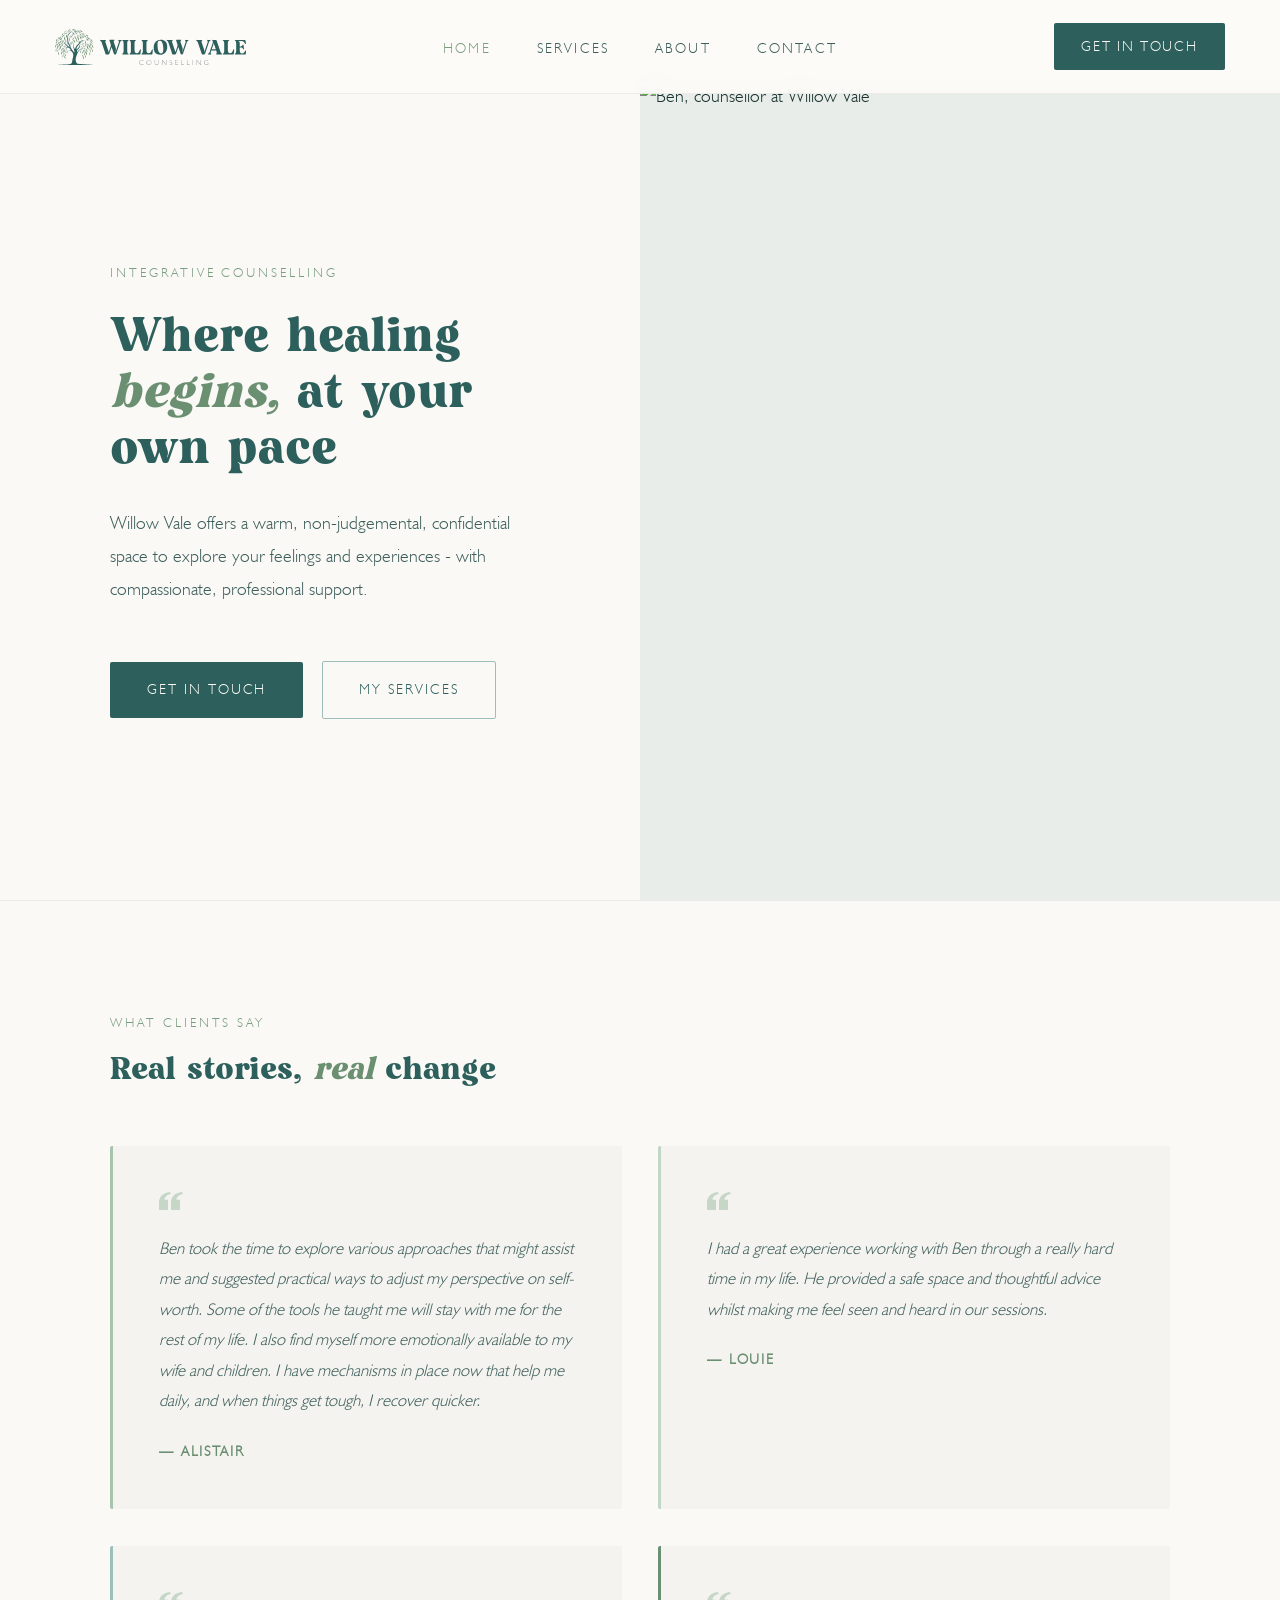
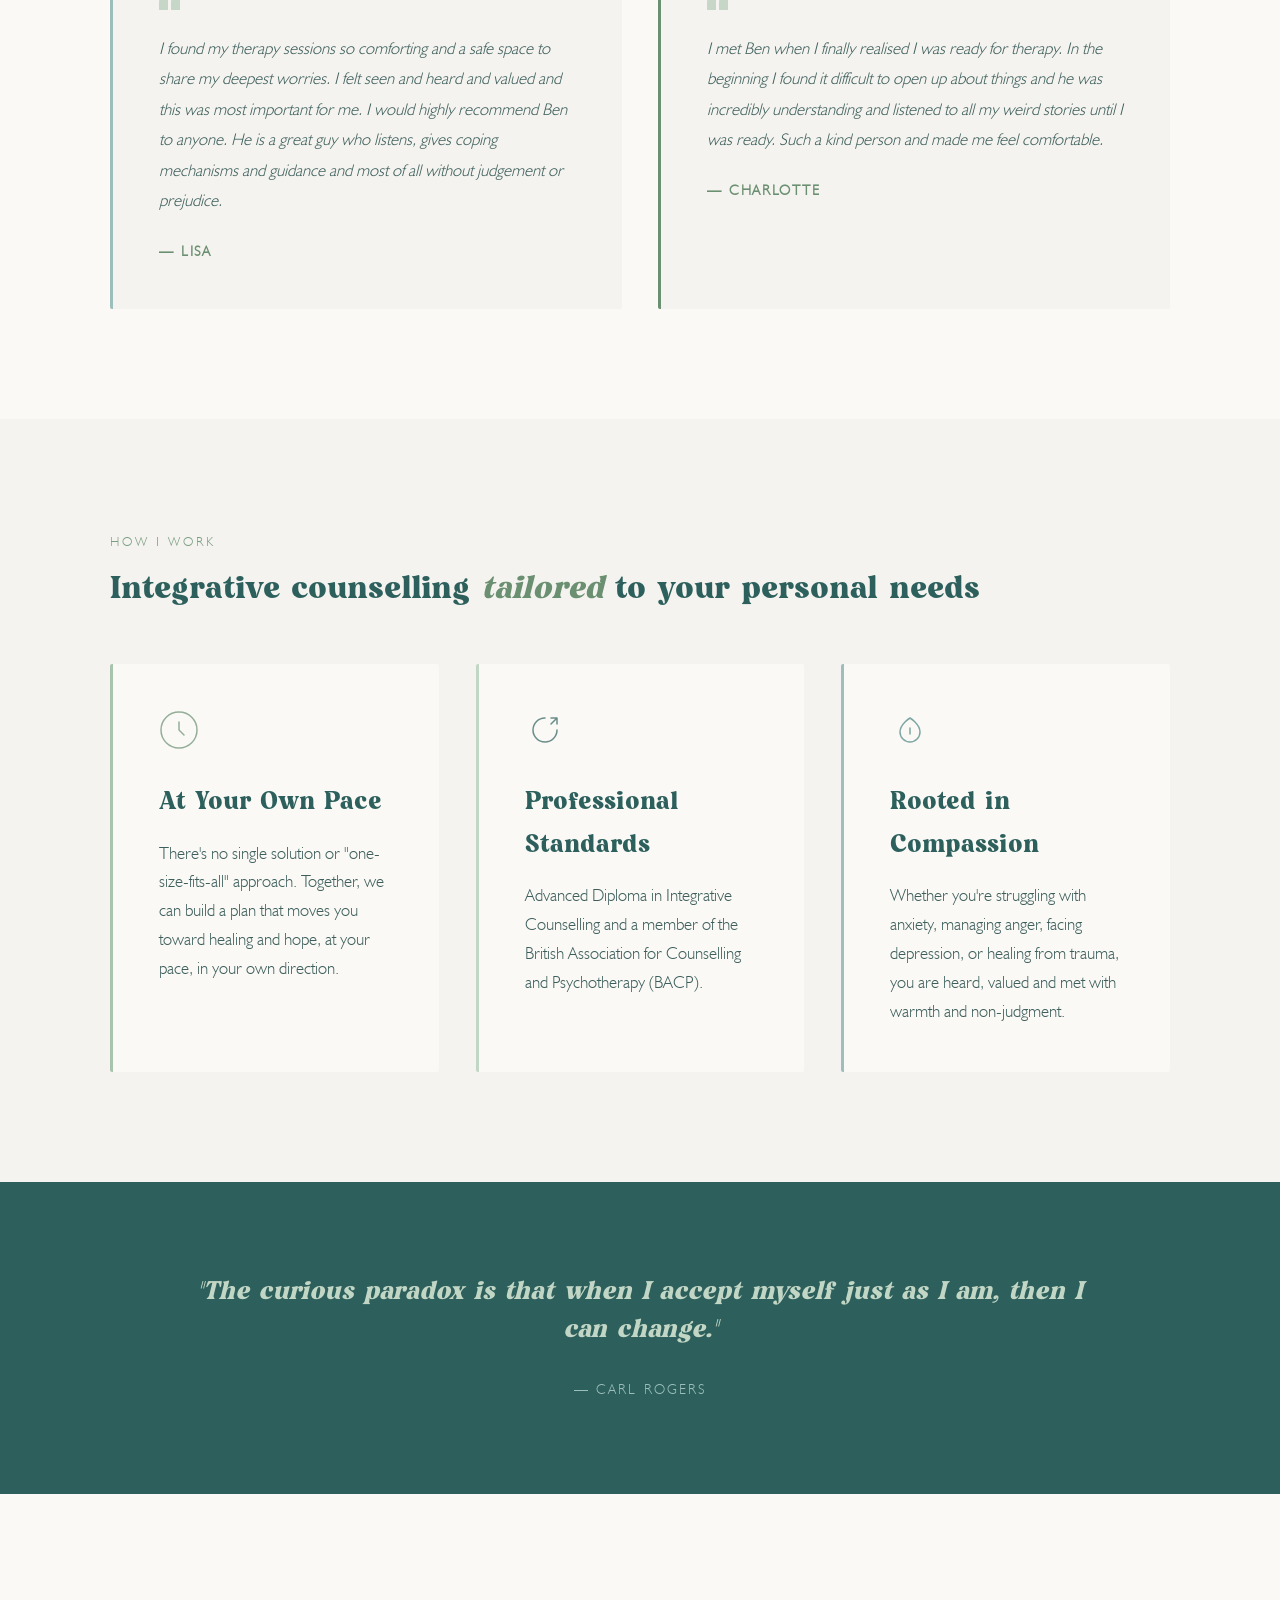
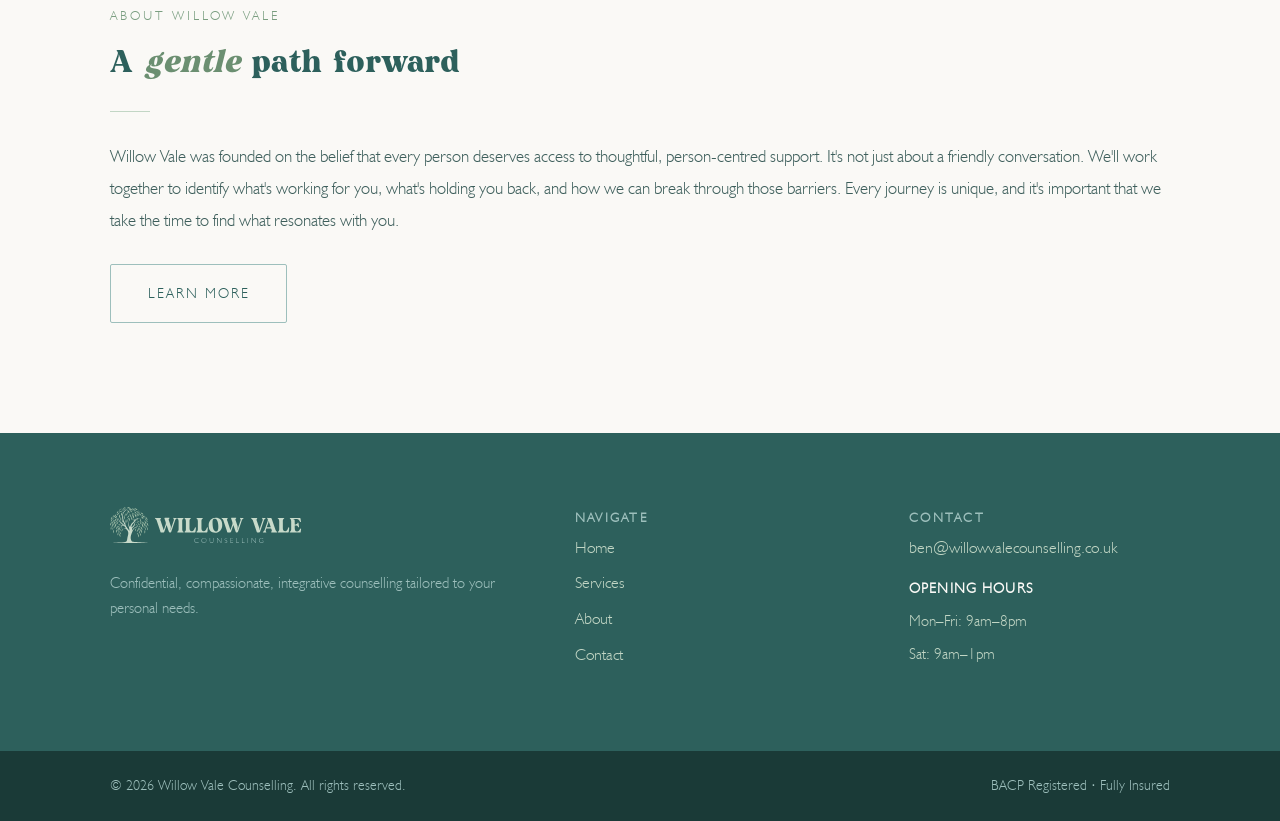
==== commit ab3d48dd: "Add files via upload" ====
--- a/index.html
+++ b/index.html
@@ -12,6 +12,9 @@
 
 <!-- ─── NAV ─────────────────────────────────── -->
 <nav>
+  <button class="nav-burger" id="nav-burger" onclick="toggleMenu()" aria-label="Menu">
+    <span></span><span></span><span></span>
+  </button>
   <a class="nav-logo" href="index.html" style="display:flex;align-items:center;">
     <span class="nav-logo-svg"><svg id="Layer_2" xmlns="http://www.w3.org/2000/svg" version="1.1" viewBox="0 0 338.8 63.8">
   <!-- Generator: Adobe Illustrator 30.1.0, SVG Export Plug-In . SVG Version: 2.1.1 Build 136)  -->
@@ -172,9 +175,7 @@
     <li class="nav-mobile-cta"><a href="contact.html">Get in Touch</a></li>
   </ul>
   <a class="nav-cta nav-cta-desktop" href="contact.html">Get in Touch</a>
-  <button class="nav-burger" id="nav-burger" onclick="toggleMenu()" aria-label="Menu">
-    <span></span><span></span><span></span>
-  </button>
+  <a class="nav-envelope" href="contact.html" aria-label="Get in touch"><svg xmlns="http://www.w3.org/2000/svg" viewBox="0 0 62.37 47.99"><path fill-rule="evenodd" d="M56.37,47.99H6c-3.31,0-6-2.69-6-6V6C0,2.69,2.69,0,6,0h50.37c3.31,0,6,2.69,6,6v35.99c0,3.31-2.69,6-6,6ZM7.17,38.41c0,1.33,1.08,2.4,2.4,2.4h43.23c1.33,0,2.4-1.07,2.4-2.4v-21.27l-22.41,13.58c-.47.27-.99.38-1.51.39-.04,0-.09,0-.13,0-.04,0-.09,0-.13,0-.51,0-1.03-.12-1.51-.39L7.17,17.18v21.23ZM52.8,7.23H9.57c-1.06,0-1.94.69-2.26,1.63.07.03.15.06.21.09l23.63,14.32,23.63-14.32c.09-.05.18-.08.28-.12-.33-.93-1.21-1.61-2.26-1.61Z"/></svg></a>
 </nav>
 
 
@@ -220,6 +221,12 @@
         <p class="testimonial-text">I met Ben when I finally realised I was ready for therapy. In the beginning I found it difficult to open up about things and he was incredibly understanding and listened to all my weird stories until I was ready. Such a kind person and made me feel comfortable.</p>
         <p class="testimonial-author">— Charlotte</p>
       </div>
+    </div>
+    <div class="testimonial-dots" id="testimonial-dots">
+      <span class="testimonial-dot active"></span>
+      <span class="testimonial-dot"></span>
+      <span class="testimonial-dot"></span>
+      <span class="testimonial-dot"></span>
     </div>
   </section>
 
@@ -442,7 +449,7 @@
     </div>
   </footer>
   <div class="footer-bottom">
-    <p>&copy; 2025 Willow Vale Counselling. All rights reserved.</p>
+    <p>&copy; 2026 Willow Vale Counselling. All rights reserved.</p>
     <p>BACP Registered &middot; Fully Insured</p>
   </div>
 
@@ -461,6 +468,24 @@
     document.getElementById('nav-burger').classList.remove('open');
   }
 
+  // Testimonial dots
+  (function() {
+    var grid = document.querySelector('.testimonials-grid');
+    var dots = document.querySelectorAll('.testimonial-dot');
+    if (!grid || !dots.length) return;
+    grid.addEventListener('scroll', function() {
+      var cardWidth = grid.querySelector('.testimonial-card').offsetWidth + 16;
+      var index = Math.round(grid.scrollLeft / cardWidth);
+      dots.forEach(function(d, i) { d.classList.toggle('active', i === index); });
+    }, { passive: true });
+    dots.forEach(function(dot, i) {
+      dot.addEventListener('click', function() {
+        var cardWidth = grid.querySelector('.testimonial-card').offsetWidth + 16;
+        grid.scrollTo({ left: i * cardWidth, behavior: 'smooth' });
+      });
+    });
+  })();
+
 </script>
 </body>
 </html>
--- a/style.css
+++ b/style.css
@@ -82,6 +82,7 @@
 
   .nav-links {
     display: flex; gap: 2.5rem; list-style: none;
+    position: absolute; left: 50%; transform: translateX(-50%);
   }
   .nav-links a {
     font-size: 0.78rem;
@@ -110,6 +111,7 @@
     transition: background var(--transition);
     text-decoration: none;
   }
+  .nav-cta-desktop { margin-left: auto; }
   .nav-cta:hover { background: var(--clay); }
 
   /* ─── PAGES ───────────────────────────────── */
@@ -296,6 +298,9 @@
     color: var(--sage);
     font-weight: bold;
   }
+
+  /* Carousel dots — hidden on desktop */
+  .testimonial-dots { display: none; }
 
   .home-pillars {
     background: var(--cream);
@@ -591,6 +596,7 @@
   .contact-detail-value a { color: var(--teal); text-decoration: none; }
   .contact-detail-value a:hover { color: var(--bark); text-decoration: underline; }
 
+  #contact-form-wrap { scroll-margin-top: 80px; }
   .contact-form {
     background: var(--cream);
     padding: 3rem;
@@ -834,10 +840,12 @@
   /* ─── RESPONSIVE ──────────────────────────── */
   @media (max-width: 900px) {
     nav { padding: 1rem 1.5rem; }
+    .nav-logo { position: absolute; left: 50%; transform: translateX(-50%); }
     .nav-links {
       display: none;
       position: fixed;
       top: 60px; left: 0; right: 0;
+      transform: none;
       background: rgba(253,251,248,0.98);
       backdrop-filter: blur(16px);
       flex-direction: column;
@@ -850,7 +858,29 @@
     .nav-links li { border-bottom: 1px solid rgba(122,108,94,0.08); }
     .nav-mobile-cta.nav-mobile-cta { border-bottom: none; }
     .nav-links a { display: block; padding: 0.9rem 1.75rem; font-size: 0.82rem; }
-    .nav-cta-desktop { display: none; }
+  .nav-envelope { display: none; }
+  .nav-cta-desktop { display: none; }
+    .nav-envelope {
+      display: flex;
+      align-items: center;
+      justify-content: center;
+      width: 36px;
+      height: 36px;
+      margin-left: 0.5rem;
+      color: var(--bark);
+      flex-shrink: 0;
+      overflow: visible;
+    }
+    .nav-envelope svg {
+      width: 20px;
+      height: 16px;
+      fill: var(--bark);
+      transition: fill var(--transition);
+      overflow: visible;
+      display: block;
+    }
+    .nav-envelope:hover svg { fill: var(--clay); }
+
     .nav-burger { display: flex; }
     .nav-mobile-cta { display: block; padding: 1.25rem 1.75rem 0.5rem; border-top: none; }
     .nav-mobile-cta a {
@@ -878,8 +908,44 @@
 
     .section { padding: 3.5rem 1.5rem; }
 
-    .home-testimonials { padding: 3.5rem 1.5rem; }
-    .testimonials-grid { grid-template-columns: 1fr; gap: 1.25rem; }
+    .home-testimonials { padding: 3.5rem 0 3.5rem 1.5rem; }
+    .testimonials-grid {
+      display: flex;
+      flex-direction: row;
+      overflow-x: auto;
+      scroll-snap-type: x mandatory;
+      -webkit-overflow-scrolling: touch;
+      gap: 1rem;
+      padding-right: 1.5rem;
+      padding-bottom: 1rem;
+      margin-top: 2rem;
+    }
+    .testimonials-grid::-webkit-scrollbar { display: none; }
+    .testimonial-dots {
+      display: flex;
+      justify-content: center;
+      gap: 0.5rem;
+      margin-top: 1.25rem;
+      padding-right: 1.5rem;
+    }
+    .testimonial-dot {
+      width: 7px;
+      height: 7px;
+      border-radius: 50%;
+      background: var(--sage-light);
+      opacity: 0.35;
+      cursor: pointer;
+      transition: opacity 0.25s, background 0.25s;
+    }
+    .testimonial-dot.active {
+      background: var(--teal);
+      opacity: 1;
+    }
+    .testimonial-card {
+      flex: 0 0 80vw;
+      max-width: 320px;
+      scroll-snap-align: start;
+    }
 
     .home-pillars { padding: 3.5rem 1.5rem; }
     .pillars-grid { grid-template-columns: 1fr; gap: 1.25rem; }
